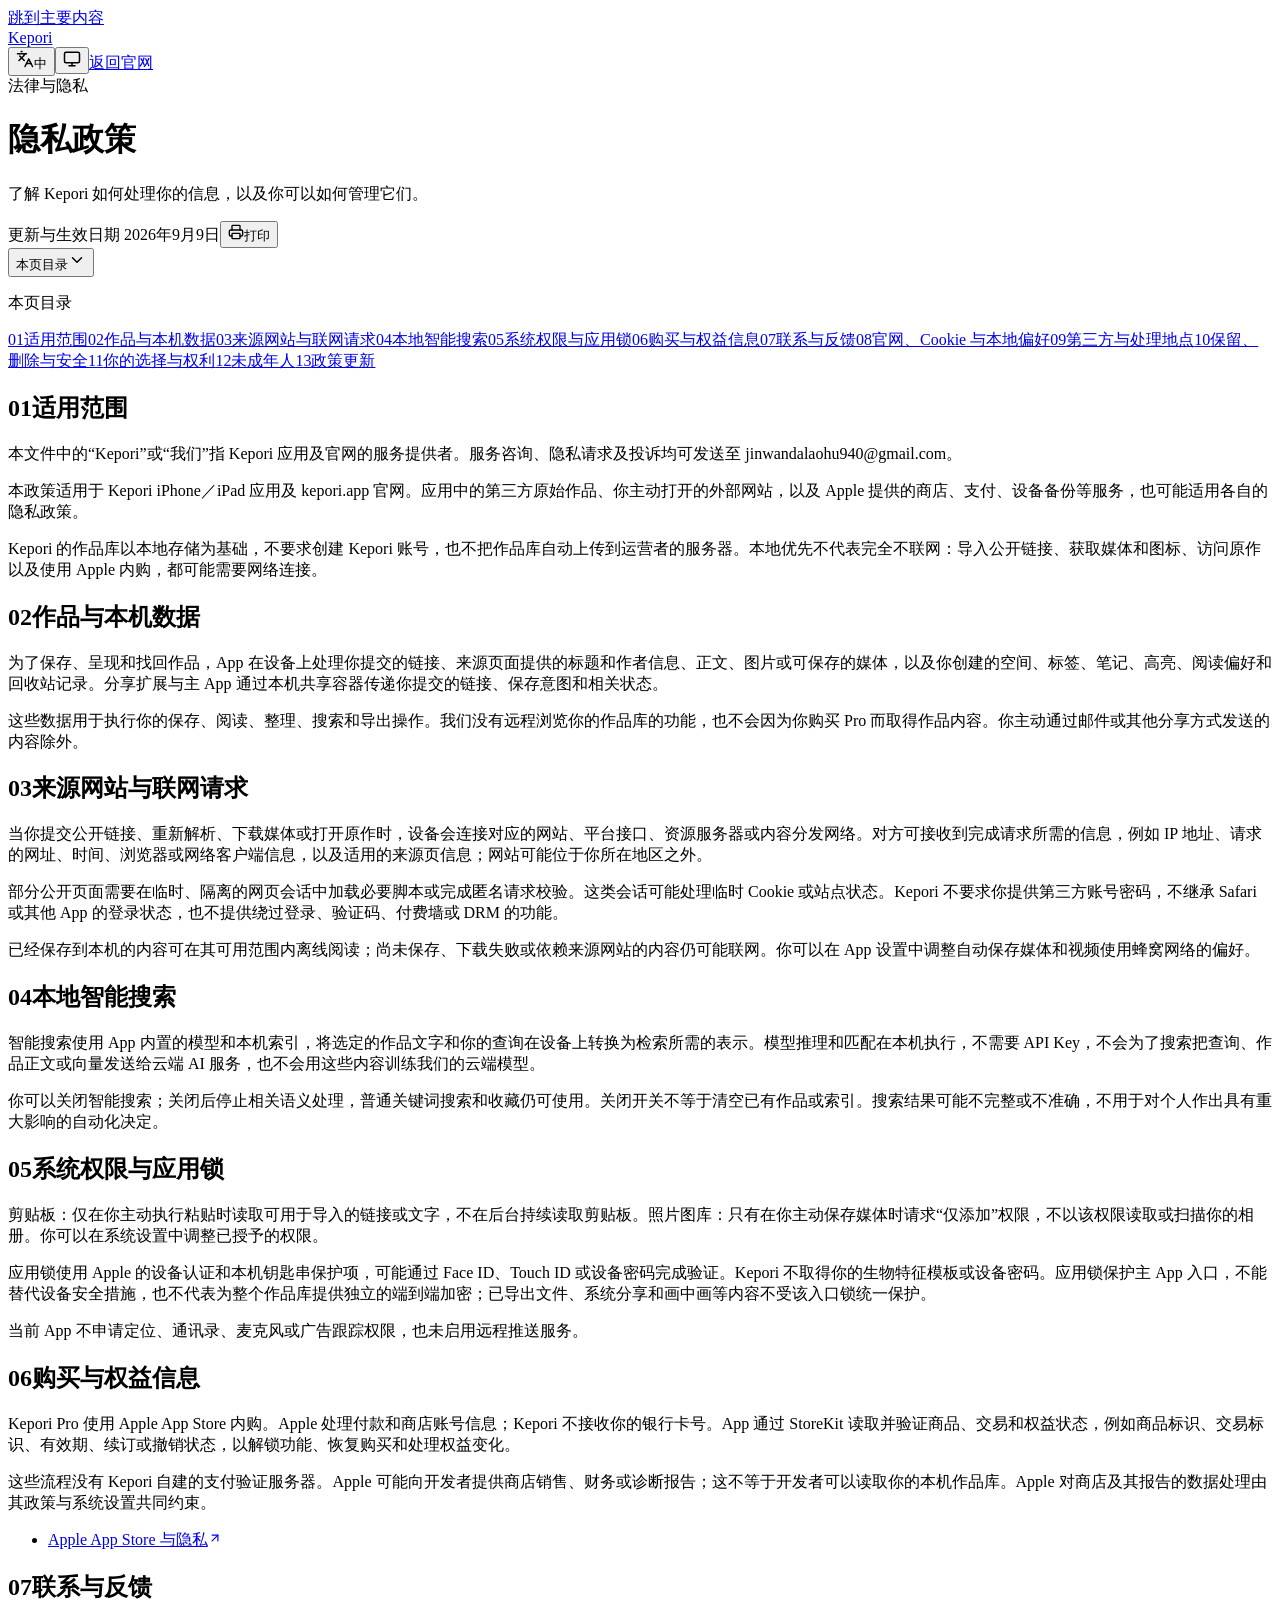
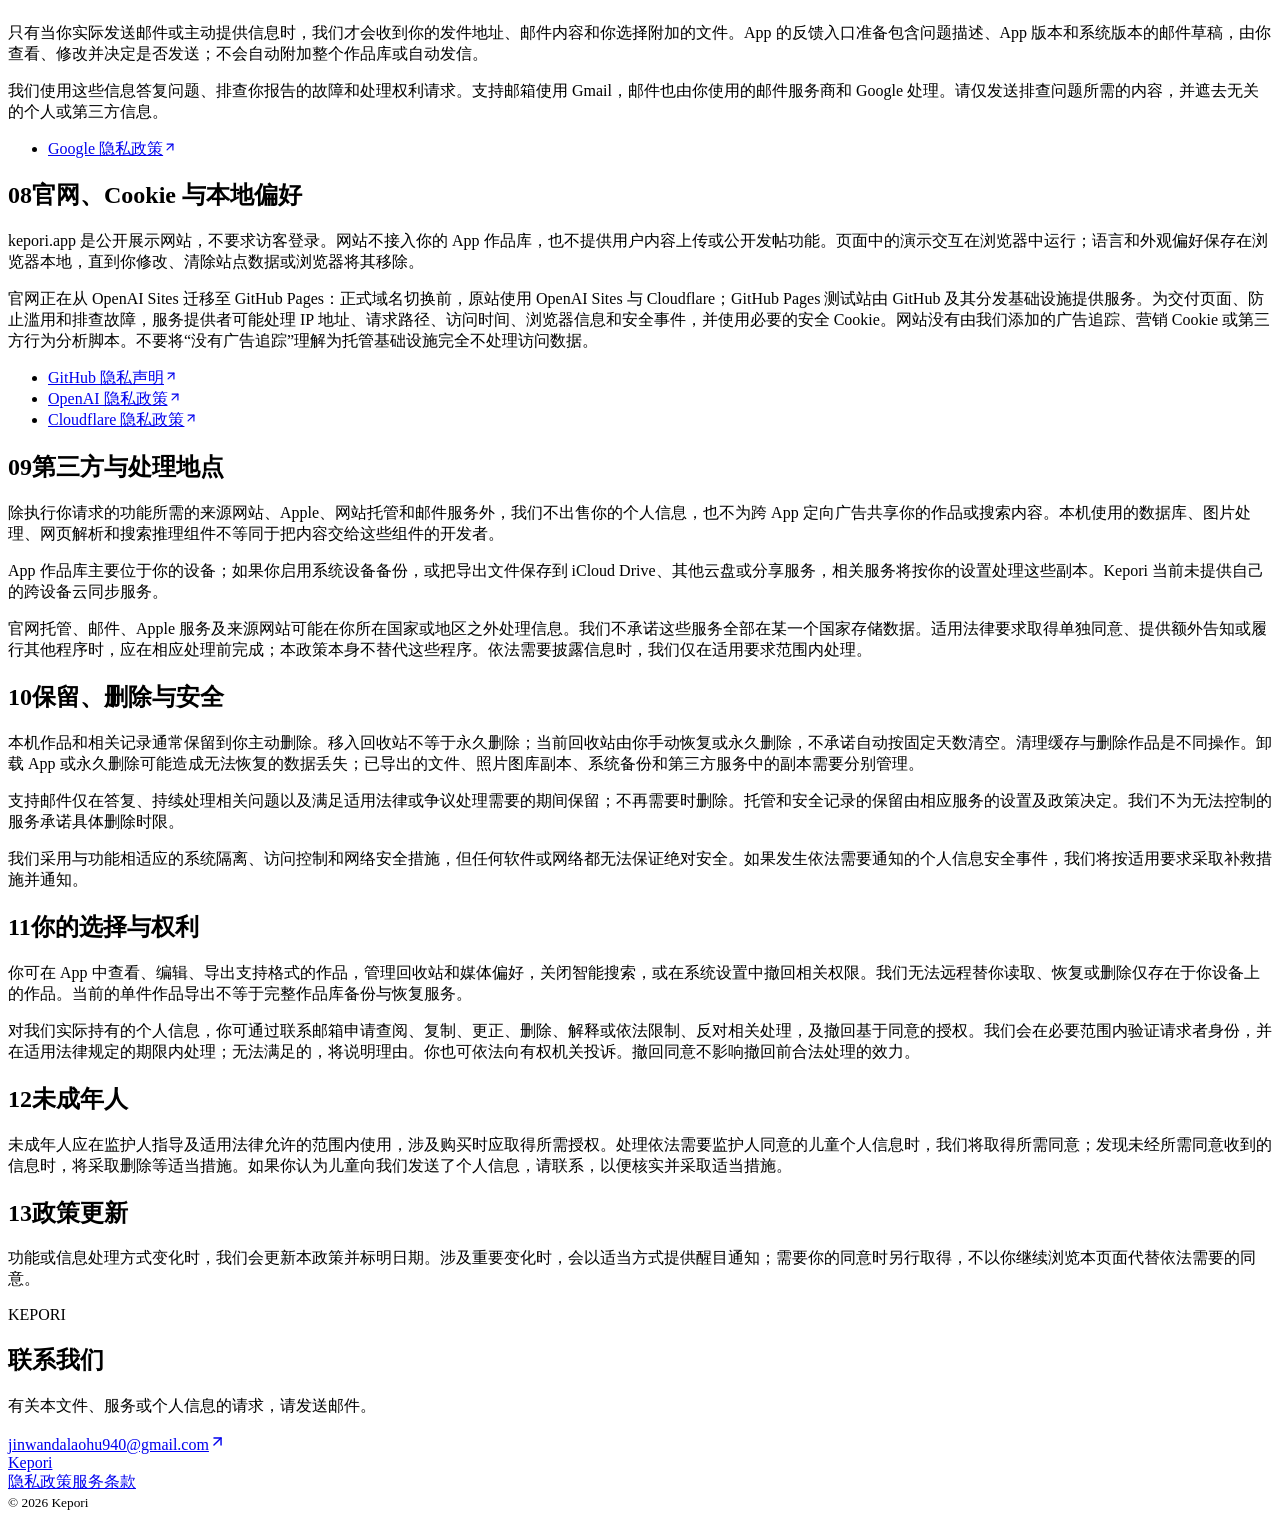
==== docs/privacy/index.html @ 7d48ec69 "Introduce Kepori and its public website" ====
<!DOCTYPE html><html lang="zh-CN"><head><meta charSet="utf-8"/><meta name="viewport" content="width=device-width, initial-scale=1"/><link rel="stylesheet" href="/_next/static/css/index.BLVQyKJV.css" data-rsc-css-href="/_next/static/css/index.BLVQyKJV.css" data-precedence="vite-rsc/importer-resources"/><link rel="modulepreload" fetchPriority="low" href="/_next/static/chunks/index-DUhGQWDo.js"/><script src="/_next/static/chunks/rolldown-runtime-C60lm6uB.js" type="module" async=""></script><script src="/_next/static/chunks/framework-D_rUT4EX.js" type="module" async=""></script><link rel="modulepreload" href="/_next/static/chunks/layout-segment-context-xT02Oa2n.js" crossorigin=""/><link rel="modulepreload" href="/_next/static/chunks/LegalPage-Dxhi9lX9.js" crossorigin=""/><link rel="modulepreload" href="/_next/static/chunks/site-config-ChNGxwTs.js" crossorigin=""/><title>隐私政策 · Privacy Policy · Kepori</title><meta name="description" content="Kepori 应用与官网的隐私政策。Privacy practices for the Kepori app and website."/><meta name="robots" content="noindex, nofollow"/><link rel="icon" href="/images/app-icon.png"/><link rel="apple-touch-icon" href="/images/app-icon.png"/><link rel="canonical" href="https://kepori.app/privacy"/><script>(function(){try{var p=localStorage.getItem('kepori-theme')||'system';var d=p==='dark'||(p==='system'&&matchMedia('(prefers-color-scheme: dark)').matches);document.documentElement.classList.toggle('dark',d);document.documentElement.style.colorScheme=d?'dark':'light';}catch(e){document.documentElement.classList.toggle('dark',matchMedia('(prefers-color-scheme: dark)').matches);}})();</script><script>Object.assign(((self[Symbol.for("vinext.navigationRuntime")]??={bootstrap:{routeManifest:null},functions:{}}).bootstrap.rsc??={rsc:[]}),{params:{},nav:{"pathname":"/privacy","searchParams":[]}})</script><link rel="modulepreload" href="/_next/static/chunks/index-DUhGQWDo.js" />
</head><body><div class="kepori-site legal-site locale-zh"><a class="skip-link" href="#legal-content">跳到主要内容</a><header class="site-header"><a href="/?lang=zh" class="wordmark" aria-label="Kepori">Kepori<span class="brand-dot"></span></a><div class="header-controls"><button type="button" tabindex="0" aria-haspopup="menu" id="base-ui-_R_1kt6i_" data-slot="dropdown-menu-trigger" aria-label="语言: 简体中文" class="icon-button language-control"><svg xmlns="http://www.w3.org/2000/svg" width="18" height="18" viewBox="0 0 24 24" fill="none" stroke="currentColor" stroke-width="2" stroke-linecap="round" stroke-linejoin="round" class="lucide lucide-languages" aria-hidden="true"><path d="m5 8 6 6"></path><path d="m4 14 6-6 2-3"></path><path d="M2 5h12"></path><path d="M7 2h1"></path><path d="m22 22-5-10-5 10"></path><path d="M14 18h6"></path></svg><span>中</span></button><button type="button" tabindex="0" aria-haspopup="menu" id="base-ui-_R_1ld6i_" data-slot="dropdown-menu-trigger" aria-label="外观: 跟随系统" class="icon-button"><svg xmlns="http://www.w3.org/2000/svg" width="18" height="18" viewBox="0 0 24 24" fill="none" stroke="currentColor" stroke-width="2" stroke-linecap="round" stroke-linejoin="round" class="lucide lucide-monitor" aria-hidden="true"><rect width="20" height="14" x="2" y="3" rx="2"></rect><line x1="8" x2="16" y1="21" y2="21"></line><line x1="12" x2="12" y1="17" y2="21"></line></svg></button><a class="button secondary small legal-home" href="/?lang=zh">返回官网</a></div></header><main class="legal-main" id="legal-content" tabindex="-1"><header class="legal-intro"><span class="eyebrow">法律与隐私</span><h1>隐私政策</h1><p>了解 Kepori 如何处理你的信息，以及你可以如何管理它们。</p><div class="legal-meta"><span>更新与生效日期<!-- --> <time dateTime="2026-09-09">2026年9月9日</time></span><button class="button subtle small legal-print"><svg xmlns="http://www.w3.org/2000/svg" width="16" height="16" viewBox="0 0 24 24" fill="none" stroke="currentColor" stroke-width="2" stroke-linecap="round" stroke-linejoin="round" class="lucide lucide-printer" aria-hidden="true"><path d="M6 18H4a2 2 0 0 1-2-2v-5a2 2 0 0 1 2-2h16a2 2 0 0 1 2 2v5a2 2 0 0 1-2 2h-2"></path><path d="M6 9V3a1 1 0 0 1 1-1h10a1 1 0 0 1 1 1v6"></path><rect x="6" y="14" width="12" height="8" rx="1"></rect></svg>打印</button></div></header><div class="legal-layout"><aside class="legal-sidebar"><button class="legal-toc-toggle" aria-expanded="false" aria-controls="legal-toc">本页目录<svg xmlns="http://www.w3.org/2000/svg" width="18" height="18" viewBox="0 0 24 24" fill="none" stroke="currentColor" stroke-width="2" stroke-linecap="round" stroke-linejoin="round" class="lucide lucide-chevron-down" aria-hidden="true"><path d="m6 9 6 6 6-6"></path></svg></button><nav class="legal-toc " id="legal-toc" aria-label="本页目录"><p class="legal-toc-title">本页目录</p><a href="#scope" aria-current="location"><span aria-hidden="true">01</span>适用范围</a><a href="#library"><span aria-hidden="true">02</span>作品与本机数据</a><a href="#network"><span aria-hidden="true">03</span>来源网站与联网请求</a><a href="#search"><span aria-hidden="true">04</span>本地智能搜索</a><a href="#permissions"><span aria-hidden="true">05</span>系统权限与应用锁</a><a href="#purchases"><span aria-hidden="true">06</span>购买与权益信息</a><a href="#support"><span aria-hidden="true">07</span>联系与反馈</a><a href="#website"><span aria-hidden="true">08</span>官网、Cookie 与本地偏好</a><a href="#sharing"><span aria-hidden="true">09</span>第三方与处理地点</a><a href="#retention"><span aria-hidden="true">10</span>保留、删除与安全</a><a href="#rights"><span aria-hidden="true">11</span>你的选择与权利</a><a href="#children"><span aria-hidden="true">12</span>未成年人</a><a href="#changes"><span aria-hidden="true">13</span>政策更新</a></nav></aside><article class="legal-article" aria-label="隐私政策"><section class="legal-section" id="scope" tabindex="-1"><h2><span class="legal-number" aria-hidden="true">01</span>适用范围</h2><p>本文件中的“Kepori”或“我们”指 Kepori 应用及官网的服务提供者。服务咨询、隐私请求及投诉均可发送至 jinwandalaohu940@gmail.com。</p><p>本政策适用于 Kepori iPhone／iPad 应用及 kepori.app 官网。应用中的第三方原始作品、你主动打开的外部网站，以及 Apple 提供的商店、支付、设备备份等服务，也可能适用各自的隐私政策。</p><p>Kepori 的作品库以本地存储为基础，不要求创建 Kepori 账号，也不把作品库自动上传到运营者的服务器。本地优先不代表完全不联网：导入公开链接、获取媒体和图标、访问原作以及使用 Apple 内购，都可能需要网络连接。</p></section><section class="legal-section" id="library" tabindex="-1"><h2><span class="legal-number" aria-hidden="true">02</span>作品与本机数据</h2><p>为了保存、呈现和找回作品，App 在设备上处理你提交的链接、来源页面提供的标题和作者信息、正文、图片或可保存的媒体，以及你创建的空间、标签、笔记、高亮、阅读偏好和回收站记录。分享扩展与主 App 通过本机共享容器传递你提交的链接、保存意图和相关状态。</p><p>这些数据用于执行你的保存、阅读、整理、搜索和导出操作。我们没有远程浏览你的作品库的功能，也不会因为你购买 Pro 而取得作品内容。你主动通过邮件或其他分享方式发送的内容除外。</p></section><section class="legal-section" id="network" tabindex="-1"><h2><span class="legal-number" aria-hidden="true">03</span>来源网站与联网请求</h2><p>当你提交公开链接、重新解析、下载媒体或打开原作时，设备会连接对应的网站、平台接口、资源服务器或内容分发网络。对方可接收到完成请求所需的信息，例如 IP 地址、请求的网址、时间、浏览器或网络客户端信息，以及适用的来源页信息；网站可能位于你所在地区之外。</p><p>部分公开页面需要在临时、隔离的网页会话中加载必要脚本或完成匿名请求校验。这类会话可能处理临时 Cookie 或站点状态。Kepori 不要求你提供第三方账号密码，不继承 Safari 或其他 App 的登录状态，也不提供绕过登录、验证码、付费墙或 DRM 的功能。</p><p>已经保存到本机的内容可在其可用范围内离线阅读；尚未保存、下载失败或依赖来源网站的内容仍可能联网。你可以在 App 设置中调整自动保存媒体和视频使用蜂窝网络的偏好。</p></section><section class="legal-section" id="search" tabindex="-1"><h2><span class="legal-number" aria-hidden="true">04</span>本地智能搜索</h2><p>智能搜索使用 App 内置的模型和本机索引，将选定的作品文字和你的查询在设备上转换为检索所需的表示。模型推理和匹配在本机执行，不需要 API Key，不会为了搜索把查询、作品正文或向量发送给云端 AI 服务，也不会用这些内容训练我们的云端模型。</p><p>你可以关闭智能搜索；关闭后停止相关语义处理，普通关键词搜索和收藏仍可使用。关闭开关不等于清空已有作品或索引。搜索结果可能不完整或不准确，不用于对个人作出具有重大影响的自动化决定。</p></section><section class="legal-section" id="permissions" tabindex="-1"><h2><span class="legal-number" aria-hidden="true">05</span>系统权限与应用锁</h2><p>剪贴板：仅在你主动执行粘贴时读取可用于导入的链接或文字，不在后台持续读取剪贴板。照片图库：只有在你主动保存媒体时请求“仅添加”权限，不以该权限读取或扫描你的相册。你可以在系统设置中调整已授予的权限。</p><p>应用锁使用 Apple 的设备认证和本机钥匙串保护项，可能通过 Face ID、Touch ID 或设备密码完成验证。Kepori 不取得你的生物特征模板或设备密码。应用锁保护主 App 入口，不能替代设备安全措施，也不代表为整个作品库提供独立的端到端加密；已导出文件、系统分享和画中画等内容不受该入口锁统一保护。</p><p>当前 App 不申请定位、通讯录、麦克风或广告跟踪权限，也未启用远程推送服务。</p></section><section class="legal-section" id="purchases" tabindex="-1"><h2><span class="legal-number" aria-hidden="true">06</span>购买与权益信息</h2><p>Kepori Pro 使用 Apple App Store 内购。Apple 处理付款和商店账号信息；Kepori 不接收你的银行卡号。App 通过 StoreKit 读取并验证商品、交易和权益状态，例如商品标识、交易标识、有效期、续订或撤销状态，以解锁功能、恢复购买和处理权益变化。</p><p>这些流程没有 Kepori 自建的支付验证服务器。Apple 可能向开发者提供商店销售、财务或诊断报告；这不等于开发者可以读取你的本机作品库。Apple 对商店及其报告的数据处理由其政策与系统设置共同约束。</p><ul class="legal-references"><li><a href="https://www.apple.com/legal/privacy/data/en/app-store/">Apple App Store 与隐私<svg xmlns="http://www.w3.org/2000/svg" width="14" height="14" viewBox="0 0 24 24" fill="none" stroke="currentColor" stroke-width="2" stroke-linecap="round" stroke-linejoin="round" class="lucide lucide-arrow-up-right" aria-hidden="true"><path d="M7 7h10v10"></path><path d="M7 17 17 7"></path></svg></a></li></ul></section><section class="legal-section" id="support" tabindex="-1"><h2><span class="legal-number" aria-hidden="true">07</span>联系与反馈</h2><p>只有当你实际发送邮件或主动提供信息时，我们才会收到你的发件地址、邮件内容和你选择附加的文件。App 的反馈入口准备包含问题描述、App 版本和系统版本的邮件草稿，由你查看、修改并决定是否发送；不会自动附加整个作品库或自动发信。</p><p>我们使用这些信息答复问题、排查你报告的故障和处理权利请求。支持邮箱使用 Gmail，邮件也由你使用的邮件服务商和 Google 处理。请仅发送排查问题所需的内容，并遮去无关的个人或第三方信息。</p><ul class="legal-references"><li><a href="https://policies.google.com/privacy">Google 隐私政策<svg xmlns="http://www.w3.org/2000/svg" width="14" height="14" viewBox="0 0 24 24" fill="none" stroke="currentColor" stroke-width="2" stroke-linecap="round" stroke-linejoin="round" class="lucide lucide-arrow-up-right" aria-hidden="true"><path d="M7 7h10v10"></path><path d="M7 17 17 7"></path></svg></a></li></ul></section><section class="legal-section" id="website" tabindex="-1"><h2><span class="legal-number" aria-hidden="true">08</span>官网、Cookie 与本地偏好</h2><p>kepori.app 是公开展示网站，不要求访客登录。网站不接入你的 App 作品库，也不提供用户内容上传或公开发帖功能。页面中的演示交互在浏览器中运行；语言和外观偏好保存在浏览器本地，直到你修改、清除站点数据或浏览器将其移除。</p><p>官网正在从 OpenAI Sites 迁移至 GitHub Pages：正式域名切换前，原站使用 OpenAI Sites 与 Cloudflare；GitHub Pages 测试站由 GitHub 及其分发基础设施提供服务。为交付页面、防止滥用和排查故障，服务提供者可能处理 IP 地址、请求路径、访问时间、浏览器信息和安全事件，并使用必要的安全 Cookie。网站没有由我们添加的广告追踪、营销 Cookie 或第三方行为分析脚本。不要将“没有广告追踪”理解为托管基础设施完全不处理访问数据。</p><ul class="legal-references"><li><a href="https://docs.github.com/en/site-policy/privacy-policies/github-general-privacy-statement">GitHub 隐私声明<svg xmlns="http://www.w3.org/2000/svg" width="14" height="14" viewBox="0 0 24 24" fill="none" stroke="currentColor" stroke-width="2" stroke-linecap="round" stroke-linejoin="round" class="lucide lucide-arrow-up-right" aria-hidden="true"><path d="M7 7h10v10"></path><path d="M7 17 17 7"></path></svg></a></li><li><a href="https://openai.com/policies/privacy-policy/">OpenAI 隐私政策<svg xmlns="http://www.w3.org/2000/svg" width="14" height="14" viewBox="0 0 24 24" fill="none" stroke="currentColor" stroke-width="2" stroke-linecap="round" stroke-linejoin="round" class="lucide lucide-arrow-up-right" aria-hidden="true"><path d="M7 7h10v10"></path><path d="M7 17 17 7"></path></svg></a></li><li><a href="https://www.cloudflare.com/policies/privacy/">Cloudflare 隐私政策<svg xmlns="http://www.w3.org/2000/svg" width="14" height="14" viewBox="0 0 24 24" fill="none" stroke="currentColor" stroke-width="2" stroke-linecap="round" stroke-linejoin="round" class="lucide lucide-arrow-up-right" aria-hidden="true"><path d="M7 7h10v10"></path><path d="M7 17 17 7"></path></svg></a></li></ul></section><section class="legal-section" id="sharing" tabindex="-1"><h2><span class="legal-number" aria-hidden="true">09</span>第三方与处理地点</h2><p>除执行你请求的功能所需的来源网站、Apple、网站托管和邮件服务外，我们不出售你的个人信息，也不为跨 App 定向广告共享你的作品或搜索内容。本机使用的数据库、图片处理、网页解析和搜索推理组件不等同于把内容交给这些组件的开发者。</p><p>App 作品库主要位于你的设备；如果你启用系统设备备份，或把导出文件保存到 iCloud Drive、其他云盘或分享服务，相关服务将按你的设置处理这些副本。Kepori 当前未提供自己的跨设备云同步服务。</p><p>官网托管、邮件、Apple 服务及来源网站可能在你所在国家或地区之外处理信息。我们不承诺这些服务全部在某一个国家存储数据。适用法律要求取得单独同意、提供额外告知或履行其他程序时，应在相应处理前完成；本政策本身不替代这些程序。依法需要披露信息时，我们仅在适用要求范围内处理。</p></section><section class="legal-section" id="retention" tabindex="-1"><h2><span class="legal-number" aria-hidden="true">10</span>保留、删除与安全</h2><p>本机作品和相关记录通常保留到你主动删除。移入回收站不等于永久删除；当前回收站由你手动恢复或永久删除，不承诺自动按固定天数清空。清理缓存与删除作品是不同操作。卸载 App 或永久删除可能造成无法恢复的数据丢失；已导出的文件、照片图库副本、系统备份和第三方服务中的副本需要分别管理。</p><p>支持邮件仅在答复、持续处理相关问题以及满足适用法律或争议处理需要的期间保留；不再需要时删除。托管和安全记录的保留由相应服务的设置及政策决定。我们不为无法控制的服务承诺具体删除时限。</p><p>我们采用与功能相适应的系统隔离、访问控制和网络安全措施，但任何软件或网络都无法保证绝对安全。如果发生依法需要通知的个人信息安全事件，我们将按适用要求采取补救措施并通知。</p></section><section class="legal-section" id="rights" tabindex="-1"><h2><span class="legal-number" aria-hidden="true">11</span>你的选择与权利</h2><p>你可在 App 中查看、编辑、导出支持格式的作品，管理回收站和媒体偏好，关闭智能搜索，或在系统设置中撤回相关权限。我们无法远程替你读取、恢复或删除仅存在于你设备上的作品。当前的单件作品导出不等于完整作品库备份与恢复服务。</p><p>对我们实际持有的个人信息，你可通过联系邮箱申请查阅、复制、更正、删除、解释或依法限制、反对相关处理，及撤回基于同意的授权。我们会在必要范围内验证请求者身份，并在适用法律规定的期限内处理；无法满足的，将说明理由。你也可依法向有权机关投诉。撤回同意不影响撤回前合法处理的效力。</p></section><section class="legal-section" id="children" tabindex="-1"><h2><span class="legal-number" aria-hidden="true">12</span>未成年人</h2><p>未成年人应在监护人指导及适用法律允许的范围内使用，涉及购买时应取得所需授权。处理依法需要监护人同意的儿童个人信息时，我们将取得所需同意；发现未经所需同意收到的信息时，将采取删除等适当措施。如果你认为儿童向我们发送了个人信息，请联系，以便核实并采取适当措施。</p></section><section class="legal-section" id="changes" tabindex="-1"><h2><span class="legal-number" aria-hidden="true">13</span>政策更新</h2><p>功能或信息处理方式变化时，我们会更新本政策并标明日期。涉及重要变化时，会以适当方式提供醒目通知；需要你的同意时另行取得，不以你继续浏览本页面代替依法需要的同意。</p></section><section class="legal-contact" aria-labelledby="legal-contact-title"><span class="eyebrow">KEPORI</span><h2 id="legal-contact-title">联系我们</h2><p>有关本文件、服务或个人信息的请求，请发送邮件。</p><a href="mailto:jinwandalaohu940@gmail.com" class="legal-email">jinwandalaohu940@gmail.com<svg xmlns="http://www.w3.org/2000/svg" width="17" height="17" viewBox="0 0 24 24" fill="none" stroke="currentColor" stroke-width="2" stroke-linecap="round" stroke-linejoin="round" class="lucide lucide-arrow-up-right" aria-hidden="true"><path d="M7 7h10v10"></path><path d="M7 17 17 7"></path></svg></a></section></article></div></main><footer class="legal-footer"><a href="/?lang=zh" class="wordmark">Kepori<span class="brand-dot"></span></a><nav aria-label="法律文件"><a href="/privacy?lang=zh" aria-current="page">隐私政策</a><a href="/terms?lang=zh">服务条款</a></nav><small>© <!-- -->2026<!-- --> Kepori</small></footer></div><script type="module" src="/_next/static/chunks/index-DUhGQWDo.js" id="_R_" async=""></script><script>((self[Symbol.for("vinext.navigationRuntime")]??={bootstrap:{routeManifest:null},functions:{}}).bootstrap.rsc??={rsc:[]}).rsc.push("0:{\"page:/privacy\":\"$L1\",\"layout:/\":\"$L2\",\"route:/privacy\":\"$L3\",\"__route\":\"route:/privacy\",\"__interceptionContext\":null,\"__layoutIds\":[\"layout:/\"],\"__rootLayout\":\"/\",\"__bfcacheSegmentIdentities\":{\"layout:/\":\"[\\\"layout\\\",\\\"layout:/\\\",\\\"root-boundary:/\\\",\\\"\\\"]\",\"page:/privacy\":\"[\\\"page\\\",\\\"page:/privacy\\\",\\\"root-boundary:/\\\",\\\"[\\\\\\\"privacy\\\\\\\"]\\\"]\"},\"__srcPage\":[\"privacy\",\"page\"],\"__layoutFlags\":{\"layout:/\":\"s\"},\"__artifactCompatibility\":{\"schemaVersion\":1,\"graphVersion\":\"app-route-graph:cafd66b895952518\",\"deploymentVersion\":\"97115a52-206c-49ab-be12-9bbafa46662c\",\"appElementsSchemaVersion\":1,\"rscPayloadSchemaVersion\":1,\"rootBoundaryId\":\"/\",\"renderEpoch\":null}}\n")</script><script>((self[Symbol.for("vinext.navigationRuntime")]??={bootstrap:{routeManifest:null},functions:{}}).bootstrap.rsc??={rsc:[]}).rsc.push("4:I[\"8c0f216c4604\",[],\"Children\",1]\n")</script><script>((self[Symbol.for("vinext.navigationRuntime")]??={bootstrap:{routeManifest:null},functions:{}}).bootstrap.rsc??={rsc:[]}).rsc.push("5:I[\"593f344dc510\",[],\"GlobalErrorBoundary\",1]\n")</script><script>((self[Symbol.for("vinext.navigationRuntime")]??={bootstrap:{routeManifest:null},functions:{}}).bootstrap.rsc??={rsc:[]}).rsc.push("6:I[\"0b874ad30386\",[],\"default\",1]\n")</script><script>((self[Symbol.for("vinext.navigationRuntime")]??={bootstrap:{routeManifest:null},functions:{}}).bootstrap.rsc??={rsc:[]}).rsc.push("7:I[\"593f344dc510\",[],\"ErrorBoundary\",1]\n")</script><script>((self[Symbol.for("vinext.navigationRuntime")]??={bootstrap:{routeManifest:null},functions:{}}).bootstrap.rsc??={rsc:[]}).rsc.push("8:I[\"15c18cfaeeff\",[],\"LayoutSegmentProvider\",1]\n")</script><script>((self[Symbol.for("vinext.navigationRuntime")]??={bootstrap:{routeManifest:null},functions:{}}).bootstrap.rsc??={rsc:[]}).rsc.push("9:I[\"8c0f216c4604\",[],\"Slot\",1]\n")</script><script>((self[Symbol.for("vinext.navigationRuntime")]??={bootstrap:{routeManifest:null},functions:{}}).bootstrap.rsc??={rsc:[]}).rsc.push("a:I[\"593f344dc510\",[],\"NotFoundBoundary\",1]\n")</script><script>((self[Symbol.for("vinext.navigationRuntime")]??={bootstrap:{routeManifest:null},functions:{}}).bootstrap.rsc??={rsc:[]}).rsc.push("b:I[\"9276801271d6\",[],\"AppRouterScrollTarget\",1]\n")</script><script>((self[Symbol.for("vinext.navigationRuntime")]??={bootstrap:{routeManifest:null},functions:{}}).bootstrap.rsc??={rsc:[]}).rsc.push("c:I[\"593f344dc510\",[],\"RedirectBoundary\",1]\n")</script><script>((self[Symbol.for("vinext.navigationRuntime")]??={bootstrap:{routeManifest:null},functions:{}}).bootstrap.rsc??={rsc:[]}).rsc.push(":HL[\"/_next/static/css/index.BLVQyKJV.css\",\"style\"     ]\n")</script><script>((self[Symbol.for("vinext.navigationRuntime")]??={bootstrap:{routeManifest:null},functions:{}}).bootstrap.rsc??={rsc:[]}).rsc.push("2:[[[\"$\",\"link\",\"css:/_next/static/css/index.BLVQyKJV.css\",{\"rel\":\"stylesheet\",\"precedence\":\"vite-rsc/importer-resources\",\"href\":\"/_next/static/css/index.BLVQyKJV.css\",\"data-rsc-css-href\":\"/_next/static/css/index.BLVQyKJV.css\"}],\"$undefined\"],[\"$\",\"html\",null,{\"lang\":\"zh-CN\",\"suppressHydrationWarning\":true,\"children\":[[\"$\",\"head\",null,{\"children\":[\"$\",\"script\",null,{\"dangerouslySetInnerHTML\":{\"__html\":\"(function(){try{var p=localStorage.getItem('kepori-theme')||'system';var d=p==='dark'||(p==='system'\u0026\u0026matchMedia('(prefers-color-scheme: dark)').matches);document.documentElement.classList.toggle('dark',d);document.documentElement.style.colorScheme=d?'dark':'light';}catch(e){document.documentElement.classList.toggle('dark',matchMedia('(prefers-color-scheme: dark)').matches);}})();\"}}]}],[\"$\",\"body\",null,{\"children\":[\"$\",\"$L4\",null,{}]}]]}]]\n")</script><script>((self[Symbol.for("vinext.navigationRuntime")]??={bootstrap:{routeManifest:null},functions:{}}).bootstrap.rsc??={rsc:[]}).rsc.push("3:[[[\"$\",\"meta\",null,{\"charSet\":\"utf-8\"}],[[\"$\",\"title\",\"0\",{\"children\":\"隐私政策 · Privacy Policy · Kepori\"}],[\"$\",\"meta\",\"1\",{\"name\":\"description\",\"content\":\"Kepori 应用与官网的隐私政策。Privacy practices for the Kepori app and website.\"}],[\"$\",\"meta\",\"2\",{\"name\":\"robots\",\"content\":\"noindex, nofollow\"}],[\"$\",\"link\",\"3\",{\"data-vinext-streamed-icon\":\"$undefined\",\"rel\":\"icon\",\"href\":\"/images/app-icon.png\",\"type\":\"$undefined\",\"sizes\":\"$undefined\",\"color\":\"$undefined\",\"media\":\"$undefined\",\"fetchPriority\":\"$undefined\"}],[\"$\",\"link\",\"4\",{\"data-vinext-streamed-icon\":\"$undefined\",\"rel\":\"apple-touch-icon\",\"href\":\"/images/app-icon.png\",\"type\":\"$undefined\",\"sizes\":\"$undefined\",\"color\":\"$undefined\",\"media\":\"$undefined\",\"fetchPriority\":\"$undefined\"}],[\"$\",\"link\",\"5\",{\"rel\":\"canonical\",\"href\":\"https://kepori.app/privacy\"}]],[[\"$\",\"meta\",\"0\",{\"name\":\"viewport\",\"content\":\"width=device-width, initial-scale=1\"}]]],[\"$\",\"$L5\",null,{\"fallback\":\"$6\",\"children\":[\"$\",\"$L7\",null,{\"fallback\":\"$6\",\"children\":[\"$\",\"$L8\",null,{\"providerId\":\"layout:/\",\"segmentMap\":{\"children\":[\"privacy\"]},\"children\":[\"$\",\"$L9\",null,{\"id\":\"layout:/\",\"parallelSlots\":\"$undefined\",\"children\":[\"$\",\"$La\",null,{\"resetKey\":\"privacy\",\"fallback\":[[\"$\",\"title\",null,{\"children\":\"404: This page could not be found.\"}],[\"$\",\"div\",null,{\"style\":{\"fontFamily\":\"system-ui,\\\"Segoe UI\\\",Roboto,Helvetica,Arial,sans-serif,\\\"Apple Color Emoji\\\",\\\"Segoe UI Emoji\\\"\",\"height\":\"100vh\",\"textAlign\":\"center\",\"display\":\"flex\",\"flexDirection\":\"column\",\"alignItems\":\"center\",\"justifyContent\":\"center\"},\"children\":[\"$\",\"div\",null,{\"children\":[[\"$\",\"style\",null,{\"dangerouslySetInnerHTML\":{\"__html\":\"body{color:#000;background:#fff;margin:0}.next-error-h1{border-right:1px solid rgba(0,0,0,.3)}@media (prefers-color-scheme:dark){body{color:#fff;background:#000}.next-error-h1{border-right:1px solid rgba(255,255,255,.3)}}\"}}],[\"$\",\"h1\",null,{\"className\":\"next-error-h1\",\"style\":{\"display\":\"inline-block\",\"margin\":\"0 20px 0 0\",\"padding\":\"0 23px 0 0\",\"fontSize\":24,\"fontWeight\":500,\"verticalAlign\":\"top\",\"lineHeight\":\"49px\"},\"children\":404}],[\"$\",\"div\",null,{\"style\":{\"display\":\"inline-block\"},\"children\":[\"$\",\"h2\",null,{\"style\":{\"fontSize\":14,\"fontWeight\":400,\"lineHeight\":\"49px\",\"margin\":0},\"children\":\"This page could not be found.\"}]}]]}]}]],\"children\":[\"$\",\"$Lb\",null,{\"children\":[\"$\",\"$Lc\",null,{\"children\":[[\"$\",\"$L8\",null,{\"providerId\":\"page:/privacy\",\"segmentMap\":{\"children\":[\"__PAGE__\"]},\"children\":[\"$\",\"$L9\",null,{\"id\":\"page:/privacy\"}]}],null]}]}]}]}]}]}]}],null,null]\n")</script><script>((self[Symbol.for("vinext.navigationRuntime")]??={bootstrap:{routeManifest:null},functions:{}}).bootstrap.rsc??={rsc:[]}).rsc.push("d:I[\"3d6c75fb81f9\",[],\"LegalPage\",1]\n")</script><script>((self[Symbol.for("vinext.navigationRuntime")]??={bootstrap:{routeManifest:null},functions:{}}).bootstrap.rsc??={rsc:[]}).rsc.push("1:[\"$\",\"$Ld\",null,{\"document\":{\"kind\":\"privacy\",\"title\":{\"zh\":\"隐私政策\",\"en\":\"Privacy Policy\"},\"description\":{\"zh\":\"了解 Kepori 如何处理你的信息，以及你可以如何管理它们。\",\"en\":\"How Kepori handles your information and the choices you have.\"},\"sections\":[{\"id\":\"scope\",\"title\":{\"zh\":\"适用范围\",\"en\":\"Scope\"},\"paragraphs\":[{\"zh\":\"本文件中的“Kepori”或“我们”指 Kepori 应用及官网的服务提供者。服务咨询、隐私请求及投诉均可发送至 jinwandalaohu940@gmail.com。\",\"en\":\"In this document, “Kepori”, “we” and “us” refer to the provider of the Kepori app and website. For service enquiries, privacy requests or complaints, email jinwandalaohu940@gmail.com.\"},{\"zh\":\"本政策适用于 Kepori iPhone／iPad 应用及 kepori.app 官网。应用中的第三方原始作品、你主动打开的外部网站，以及 Apple 提供的商店、支付、设备备份等服务，也可能适用各自的隐私政策。\",\"en\":\"This policy covers the Kepori iPhone and iPad app and kepori.app. Original third-party content, external websites you choose to open, and Apple services such as the App Store, payments and device backups may also be subject to their own privacy policies.\"},{\"zh\":\"Kepori 的作品库以本地存储为基础，不要求创建 Kepori 账号，也不把作品库自动上传到运营者的服务器。本地优先不代表完全不联网：导入公开链接、获取媒体和图标、访问原作以及使用 Apple 内购，都可能需要网络连接。\",\"en\":\"Kepori stores its library locally, does not require a Kepori account, and does not automatically upload your library to the operator’s servers. Local storage does not mean the app never connects to the internet: importing public links, fetching media and icons, opening originals and using Apple in-app purchases may require a connection.\"}]},{\"id\":\"library\",\"title\":{\"zh\":\"作品与本机数据\",\"en\":\"Your library and local data\"},\"paragraphs\":[{\"zh\":\"为了保存、呈现和找回作品，App 在设备上处理你提交的链接、来源页面提供的标题和作者信息、正文、图片或可保存的媒体，以及你创建的空间、标签、笔记、高亮、阅读偏好和回收站记录。分享扩展与主 App 通过本机共享容器传递你提交的链接、保存意图和相关状态。\",\"en\":\"To save, display and retrieve content, the app processes submitted links, source titles and author information, text, images or savable media, and your spaces, tags, notes, highlights, reading preferences and trash records on your device. The share extension passes your submitted links, save requests and related state to the main app through a shared container on the device.\"},{\"zh\":\"这些数据用于执行你的保存、阅读、整理、搜索和导出操作。我们没有远程浏览你的作品库的功能，也不会因为你购买 Pro 而取得作品内容。你主动通过邮件或其他分享方式发送的内容除外。\",\"en\":\"This data supports your saving, reading, organization, search and export actions. We do not have a feature for remotely browsing your library, and buying Pro does not give us access to your content. Content you deliberately send by email or another sharing method is handled separately.\"}]},{\"id\":\"network\",\"title\":{\"zh\":\"来源网站与联网请求\",\"en\":\"Source websites and network requests\"},\"paragraphs\":[{\"zh\":\"当你提交公开链接、重新解析、下载媒体或打开原作时，设备会连接对应的网站、平台接口、资源服务器或内容分发网络。对方可接收到完成请求所需的信息，例如 IP 地址、请求的网址、时间、浏览器或网络客户端信息，以及适用的来源页信息；网站可能位于你所在地区之外。\",\"en\":\"When you submit a public link, reprocess it, download media or open the original, your device connects to the relevant website, platform endpoint, resource server or content delivery network. The recipient can receive information needed for the request, such as your IP address, requested URL, time, browser or network-client information and, where applicable, referring-page information. These services may operate outside your region.\"},{\"zh\":\"部分公开页面需要在临时、隔离的网页会话中加载必要脚本或完成匿名请求校验。这类会话可能处理临时 Cookie 或站点状态。Kepori 不要求你提供第三方账号密码，不继承 Safari 或其他 App 的登录状态，也不提供绕过登录、验证码、付费墙或 DRM 的功能。\",\"en\":\"Some public pages require essential scripts or anonymous request checks in a temporary, isolated web session. Such sessions may process temporary cookies or site state. Kepori does not ask for third-party account passwords, inherit login sessions from Safari or other apps, or provide a way around logins, CAPTCHAs, paywalls or DRM.\"},{\"zh\":\"已经保存到本机的内容可在其可用范围内离线阅读；尚未保存、下载失败或依赖来源网站的内容仍可能联网。你可以在 App 设置中调整自动保存媒体和视频使用蜂窝网络的偏好。\",\"en\":\"Locally saved content can be read offline to the extent it is available. Unsaved content, failed downloads or content that depends on its source may still need a connection. App settings let you control automatic media saving and cellular-network use for videos.\"}]},{\"id\":\"search\",\"title\":{\"zh\":\"本地智能搜索\",\"en\":\"On-device intelligent search\"},\"paragraphs\":[{\"zh\":\"智能搜索使用 App 内置的模型和本机索引，将选定的作品文字和你的查询在设备上转换为检索所需的表示。模型推理和匹配在本机执行，不需要 API Key，不会为了搜索把查询、作品正文或向量发送给云端 AI 服务，也不会用这些内容训练我们的云端模型。\",\"en\":\"Intelligent search uses a model included with the app and a local index to represent selected content text and your queries for retrieval. Inference and matching run on your device without an API key. Search does not send queries, library text or vectors to a cloud AI service, and we do not use them to train our cloud models.\"},{\"zh\":\"你可以关闭智能搜索；关闭后停止相关语义处理，普通关键词搜索和收藏仍可使用。关闭开关不等于清空已有作品或索引。搜索结果可能不完整或不准确，不用于对个人作出具有重大影响的自动化决定。\",\"en\":\"You can turn intelligent search off. This stops semantic processing while ordinary keyword search and your library remain available. Turning it off does not erase existing content or indexes. Results may be incomplete or inaccurate and are not used to make consequential automated decisions about individuals.\"}]},{\"id\":\"permissions\",\"title\":{\"zh\":\"系统权限与应用锁\",\"en\":\"System permissions and app lock\"},\"paragraphs\":[{\"zh\":\"剪贴板：仅在你主动执行粘贴时读取可用于导入的链接或文字，不在后台持续读取剪贴板。照片图库：只有在你主动保存媒体时请求“仅添加”权限，不以该权限读取或扫描你的相册。你可以在系统设置中调整已授予的权限。\",\"en\":\"Clipboard: the app reads a link or text for import only when you explicitly paste; it does not continuously read your clipboard in the background. Photos: it requests add-only access when you choose to save media, and does not use this permission to read or scan your photo library. You can manage granted permissions in system settings.\"},{\"zh\":\"应用锁使用 Apple 的设备认证和本机钥匙串保护项，可能通过 Face ID、Touch ID 或设备密码完成验证。Kepori 不取得你的生物特征模板或设备密码。应用锁保护主 App 入口，不能替代设备安全措施，也不代表为整个作品库提供独立的端到端加密；已导出文件、系统分享和画中画等内容不受该入口锁统一保护。\",\"en\":\"App lock uses Apple device authentication and a protected local Keychain item, with Face ID, Touch ID or the device passcode where available. Kepori does not receive biometric templates or your passcode. The lock protects entry to the main app; it does not replace device security or provide separate end-to-end encryption of the entire library. Exported files, system sharing and picture-in-picture content are not uniformly protected by this entry lock.\"},{\"zh\":\"当前 App 不申请定位、通讯录、麦克风或广告跟踪权限，也未启用远程推送服务。\",\"en\":\"The current app does not request location, contacts, microphone or advertising-tracking permissions and does not enable a remote push-notification service.\"}]},{\"id\":\"purchases\",\"title\":{\"zh\":\"购买与权益信息\",\"en\":\"Purchases and entitlements\"},\"paragraphs\":[{\"zh\":\"Kepori Pro 使用 Apple App Store 内购。Apple 处理付款和商店账号信息；Kepori 不接收你的银行卡号。App 通过 StoreKit 读取并验证商品、交易和权益状态，例如商品标识、交易标识、有效期、续订或撤销状态，以解锁功能、恢复购买和处理权益变化。\",\"en\":\"Kepori Pro uses Apple App Store in-app purchases. Apple processes payments and store-account information; Kepori does not receive your card number. Through StoreKit, the app reads and verifies product, transaction and entitlement information, such as product and transaction identifiers, expiration, renewal or revocation status, to unlock features, restore purchases and handle entitlement changes.\"},{\"zh\":\"这些流程没有 Kepori 自建的支付验证服务器。Apple 可能向开发者提供商店销售、财务或诊断报告；这不等于开发者可以读取你的本机作品库。Apple 对商店及其报告的数据处理由其政策与系统设置共同约束。\",\"en\":\"These flows do not use a Kepori-operated payment-verification server. Apple may provide the developer with store sales, financial or diagnostic reports; this does not give the developer access to your local library. Apple’s policies and applicable system settings govern its store and reporting practices.\"}],\"links\":[{\"label\":{\"zh\":\"Apple App Store 与隐私\",\"en\":\"Apple App Store \u0026 Privacy\"},\"href\":\"https://www.apple.com/legal/privacy/data/en/app-store/\"}]},{\"id\":\"support\",\"title\":{\"zh\":\"联系与反馈\",\"en\":\"Contact and support\"},\"paragraphs\":[{\"zh\":\"只有当你实际发送邮件或主动提供信息时，我们才会收到你的发件地址、邮件内容和你选择附加的文件。App 的反馈入口准备包含问题描述、App 版本和系统版本的邮件草稿，由你查看、修改并决定是否发送；不会自动附加整个作品库或自动发信。\",\"en\":\"We receive your sender address, message and any files you choose to attach only when you actually send an email or otherwise provide information. The app’s feedback action prepares a draft with a problem description, app version and system version for you to review, edit and send. It does not automatically attach your library or send the message.\"},{\"zh\":\"我们使用这些信息答复问题、排查你报告的故障和处理权利请求。支持邮箱使用 Gmail，邮件也由你使用的邮件服务商和 Google 处理。请仅发送排查问题所需的内容，并遮去无关的个人或第三方信息。\",\"en\":\"We use this information to reply, investigate reported issues and handle rights requests. The support mailbox uses Gmail, so email is also processed by your email provider and Google. Please send only what is needed and remove unrelated personal or third-party information.\"}],\"links\":[{\"label\":{\"zh\":\"Google 隐私政策\",\"en\":\"Google Privacy Policy\"},\"href\":\"https://policies.google.com/privacy\"}]},{\"id\":\"website\",\"title\":{\"zh\":\"官网、Cookie 与本地偏好\",\"en\":\"Website, cookies and preferences\"},\"paragraphs\":[{\"zh\":\"kepori.app 是公开展示网站，不要求访客登录。网站不接入你的 App 作品库，也不提供用户内容上传或公开发帖功能。页面中的演示交互在浏览器中运行；语言和外观偏好保存在浏览器本地，直到你修改、清除站点数据或浏览器将其移除。\",\"en\":\"kepori.app is a public informational website without a visitor login requirement. It does not connect to your app library and has no user-content upload or public-posting feature. Demonstrations run in your browser. Language and appearance preferences are stored locally until you change them, clear site data or the browser removes them.\"},{\"zh\":\"官网正在从 OpenAI Sites 迁移至 GitHub Pages：正式域名切换前，原站使用 OpenAI Sites 与 Cloudflare；GitHub Pages 测试站由 GitHub 及其分发基础设施提供服务。为交付页面、防止滥用和排查故障，服务提供者可能处理 IP 地址、请求路径、访问时间、浏览器信息和安全事件，并使用必要的安全 Cookie。网站没有由我们添加的广告追踪、营销 Cookie 或第三方行为分析脚本。不要将“没有广告追踪”理解为托管基础设施完全不处理访问数据。\",\"en\":\"The website is migrating from OpenAI Sites to GitHub Pages. Until the main domain switches, the original site uses OpenAI Sites and Cloudflare; the GitHub Pages test site is served by GitHub and its delivery infrastructure. To deliver pages, prevent abuse and investigate failures, providers may process IP addresses, request paths, access times, browser information and security events, and use necessary security cookies. We have not added advertising trackers, marketing cookies or third-party behavioral analytics scripts. The absence of advertising tracking does not mean hosting infrastructure processes no access data.\"}],\"links\":[{\"label\":{\"zh\":\"GitHub 隐私声明\",\"en\":\"GitHub Privacy Statement\"},\"href\":\"https://docs.github.com/en/site-policy/privacy-policies/github-general-privacy-statement\"},{\"label\":{\"zh\":\"OpenAI 隐私政策\",\"en\":\"OpenAI Privacy Policy\"},\"href\":\"https://openai.com/policies/privacy-policy/\"},{\"label\":{\"zh\":\"Cloudflare 隐私政策\",\"en\":\"Cloudflare Privacy Policy\"},\"href\":\"https://www.cloudflare.com/policies/privacy/\"}]},{\"id\":\"sharing\",\"title\":{\"zh\":\"第三方与处理地点\",\"en\":\"Third parties and processing locations\"},\"paragraphs\":[{\"zh\":\"除执行你请求的功能所需的来源网站、Apple、网站托管和邮件服务外，我们不出售你的个人信息，也不为跨 App 定向广告共享你的作品或搜索内容。本机使用的数据库、图片处理、网页解析和搜索推理组件不等同于把内容交给这些组件的开发者。\",\"en\":\"Apart from source websites, Apple, web hosting and email services needed for the functions you request, we do not sell your personal information or share your content or searches for cross-app targeted advertising. Using local database, image-processing, parsing and search-inference components does not itself disclose your content to their developers.\"},{\"zh\":\"App 作品库主要位于你的设备；如果你启用系统设备备份，或把导出文件保存到 iCloud Drive、其他云盘或分享服务，相关服务将按你的设置处理这些副本。Kepori 当前未提供自己的跨设备云同步服务。\",\"en\":\"The app library primarily resides on your device. If you enable system device backups or save exports to iCloud Drive, another cloud drive or a sharing service, that service handles those copies according to your settings. Kepori currently does not provide its own cross-device cloud-sync service.\"},{\"zh\":\"官网托管、邮件、Apple 服务及来源网站可能在你所在国家或地区之外处理信息。我们不承诺这些服务全部在某一个国家存储数据。适用法律要求取得单独同意、提供额外告知或履行其他程序时，应在相应处理前完成；本政策本身不替代这些程序。依法需要披露信息时，我们仅在适用要求范围内处理。\",\"en\":\"Website hosting, email, Apple services and source websites may process information outside your country or region. We do not promise that all such services store data in one country. Where applicable law requires separate consent, additional notice or other procedures, those requirements must be met before the relevant processing; this policy does not replace them. Any legally required disclosure is limited to the applicable requirements.\"}]},{\"id\":\"retention\",\"title\":{\"zh\":\"保留、删除与安全\",\"en\":\"Retention, deletion and security\"},\"paragraphs\":[{\"zh\":\"本机作品和相关记录通常保留到你主动删除。移入回收站不等于永久删除；当前回收站由你手动恢复或永久删除，不承诺自动按固定天数清空。清理缓存与删除作品是不同操作。卸载 App 或永久删除可能造成无法恢复的数据丢失；已导出的文件、照片图库副本、系统备份和第三方服务中的副本需要分别管理。\",\"en\":\"Local content and related records generally remain until you delete them. Moving an item to trash is not permanent deletion; the current trash is manually restored or permanently deleted, with no promised automatic clearing after a fixed number of days. Clearing cache is different from deleting content. Uninstalling the app or permanently deleting items may cause unrecoverable loss. Exported files, photo-library copies, system backups and copies in third-party services must be managed separately.\"},{\"zh\":\"支持邮件仅在答复、持续处理相关问题以及满足适用法律或争议处理需要的期间保留；不再需要时删除。托管和安全记录的保留由相应服务的设置及政策决定。我们不为无法控制的服务承诺具体删除时限。\",\"en\":\"Support correspondence is retained while needed to respond, continue handling the issue and meet applicable legal or dispute-resolution needs, then deleted when no longer needed. Hosting and security-log retention depends on the relevant provider’s settings and policies. We do not promise deletion deadlines for services we cannot control.\"},{\"zh\":\"我们采用与功能相适应的系统隔离、访问控制和网络安全措施，但任何软件或网络都无法保证绝对安全。如果发生依法需要通知的个人信息安全事件，我们将按适用要求采取补救措施并通知。\",\"en\":\"We use system isolation, access controls and network-security measures appropriate to the functionality, but no software or network can guarantee absolute security. If a personal-data incident requires notification under applicable law, we will take remedial steps and notify as required.\"}]},{\"id\":\"rights\",\"title\":{\"zh\":\"你的选择与权利\",\"en\":\"Your choices and rights\"},\"paragraphs\":[{\"zh\":\"你可在 App 中查看、编辑、导出支持格式的作品，管理回收站和媒体偏好，关闭智能搜索，或在系统设置中撤回相关权限。我们无法远程替你读取、恢复或删除仅存在于你设备上的作品。当前的单件作品导出不等于完整作品库备份与恢复服务。\",\"en\":\"You can view and edit content, export it in supported formats, manage trash and media preferences, turn off intelligent search or withdraw relevant permissions in system settings. We cannot remotely read, restore or delete content that exists only on your device. Individual-item export is not a complete library backup-and-restore service.\"},{\"zh\":\"对我们实际持有的个人信息，你可通过联系邮箱申请查阅、复制、更正、删除、解释或依法限制、反对相关处理，及撤回基于同意的授权。我们会在必要范围内验证请求者身份，并在适用法律规定的期限内处理；无法满足的，将说明理由。你也可依法向有权机关投诉。撤回同意不影响撤回前合法处理的效力。\",\"en\":\"For personal information we actually hold, you may email us to request access, a copy, correction, deletion or explanation, restriction of or objection to processing where legally available, or withdrawal of consent. We will verify identity only as necessary and respond within applicable legal deadlines, explaining any refusal. You may also complain to a competent authority. Withdrawal does not affect lawful processing before withdrawal.\"}]},{\"id\":\"children\",\"title\":{\"zh\":\"未成年人\",\"en\":\"Children and young people\"},\"paragraphs\":[{\"zh\":\"未成年人应在监护人指导及适用法律允许的范围内使用，涉及购买时应取得所需授权。处理依法需要监护人同意的儿童个人信息时，我们将取得所需同意；发现未经所需同意收到的信息时，将采取删除等适当措施。如果你认为儿童向我们发送了个人信息，请联系，以便核实并采取适当措施。\",\"en\":\"Minors should use Kepori with guardian guidance and as permitted by applicable law, with required authorization for purchases. We will obtain guardian consent where required to process a child’s personal information and take appropriate steps, such as deletion, if information was received without required consent. Contact us if you believe a child has sent us personal information so we can investigate and take appropriate action.\"}]},{\"id\":\"changes\",\"title\":{\"zh\":\"政策更新\",\"en\":\"Policy updates\"},\"paragraphs\":[{\"zh\":\"功能或信息处理方式变化时，我们会更新本政策并标明日期。涉及重要变化时，会以适当方式提供醒目通知；需要你的同意时另行取得，不以你继续浏览本页面代替依法需要的同意。\",\"en\":\"We will update this policy and its date when features or information practices change. Material changes will receive appropriate prominent notice. Where consent is required, it will be obtained separately; continuing to browse this page is not a substitute for legally required consent.\"}]}]}}]\n")</script><script>Object.assign(((self[Symbol.for("vinext.navigationRuntime")]??={bootstrap:{routeManifest:null},functions:{}}).bootstrap.rsc??={rsc:[]}),{"initialCacheKind":"static"});((self[Symbol.for("vinext.navigationRuntime")]??={bootstrap:{routeManifest:null},functions:{}}).bootstrap.rsc??={rsc:[]}).done=true</script></body></html>
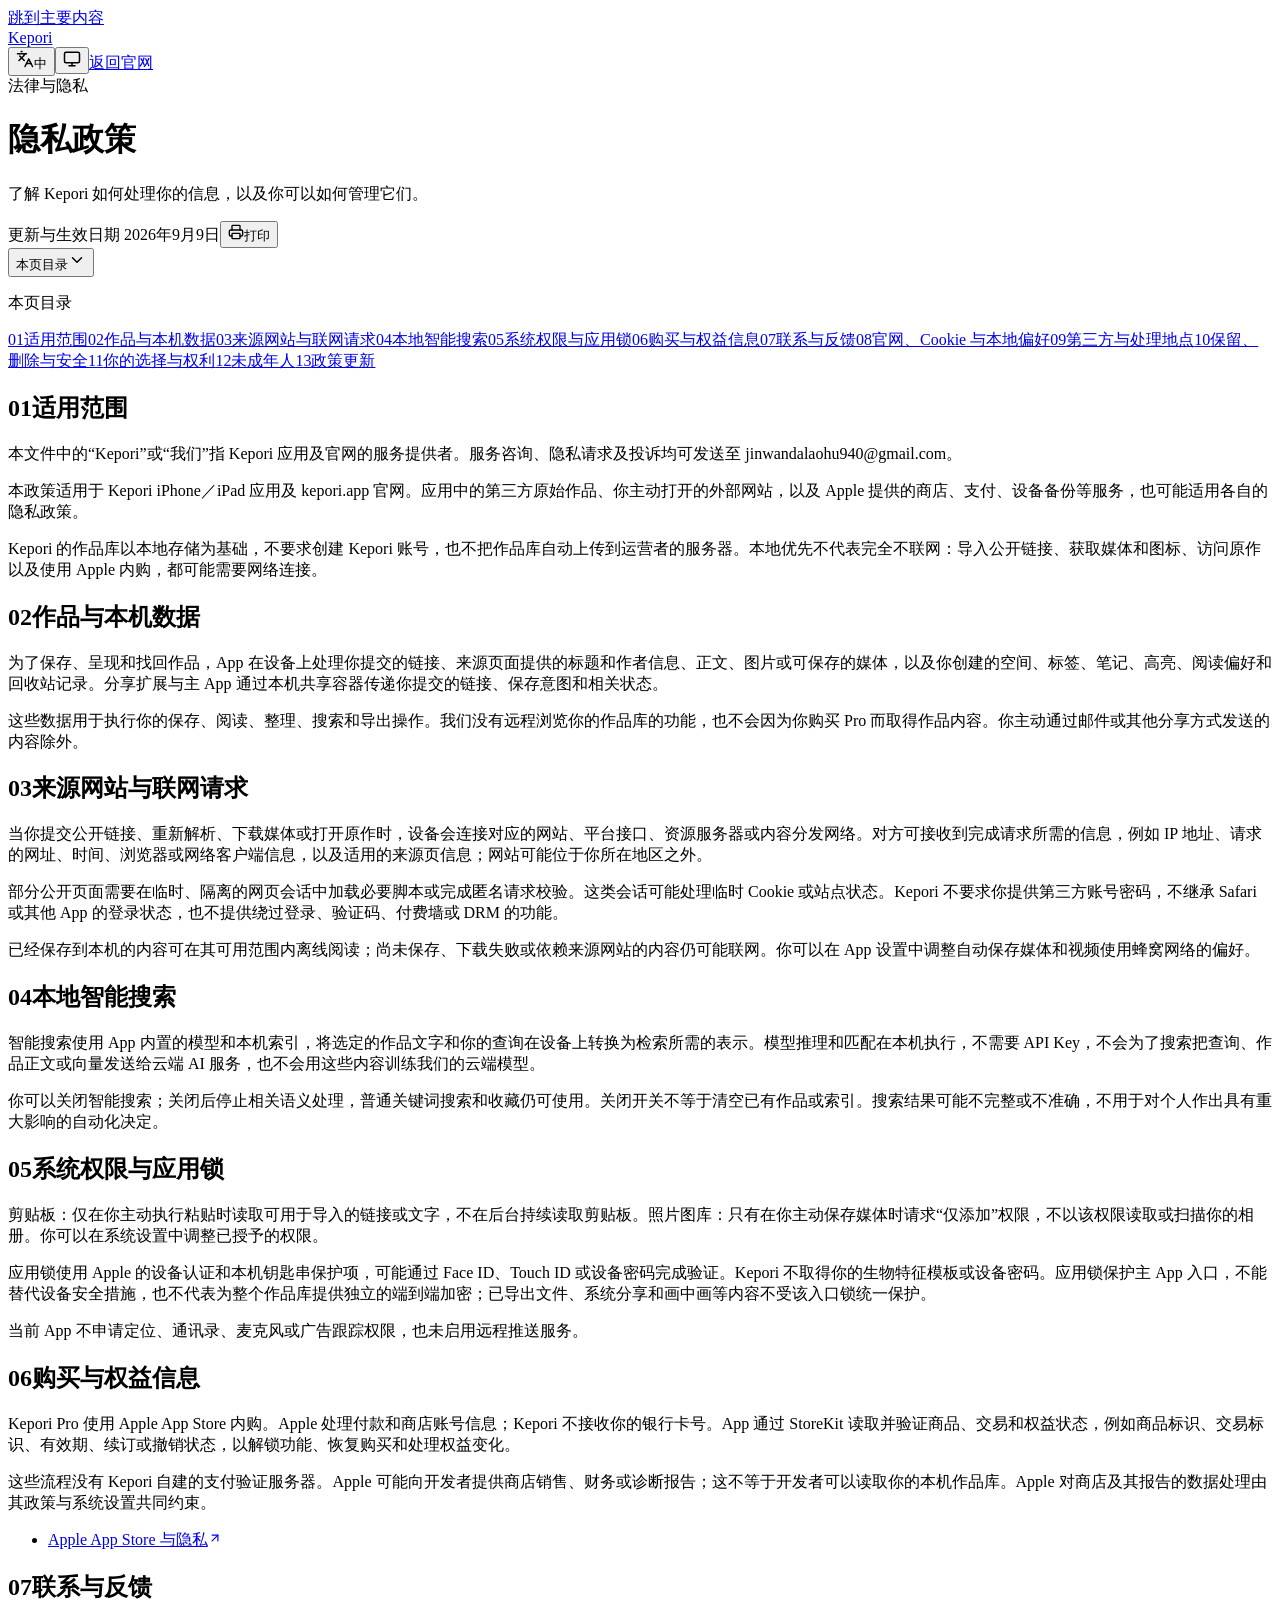
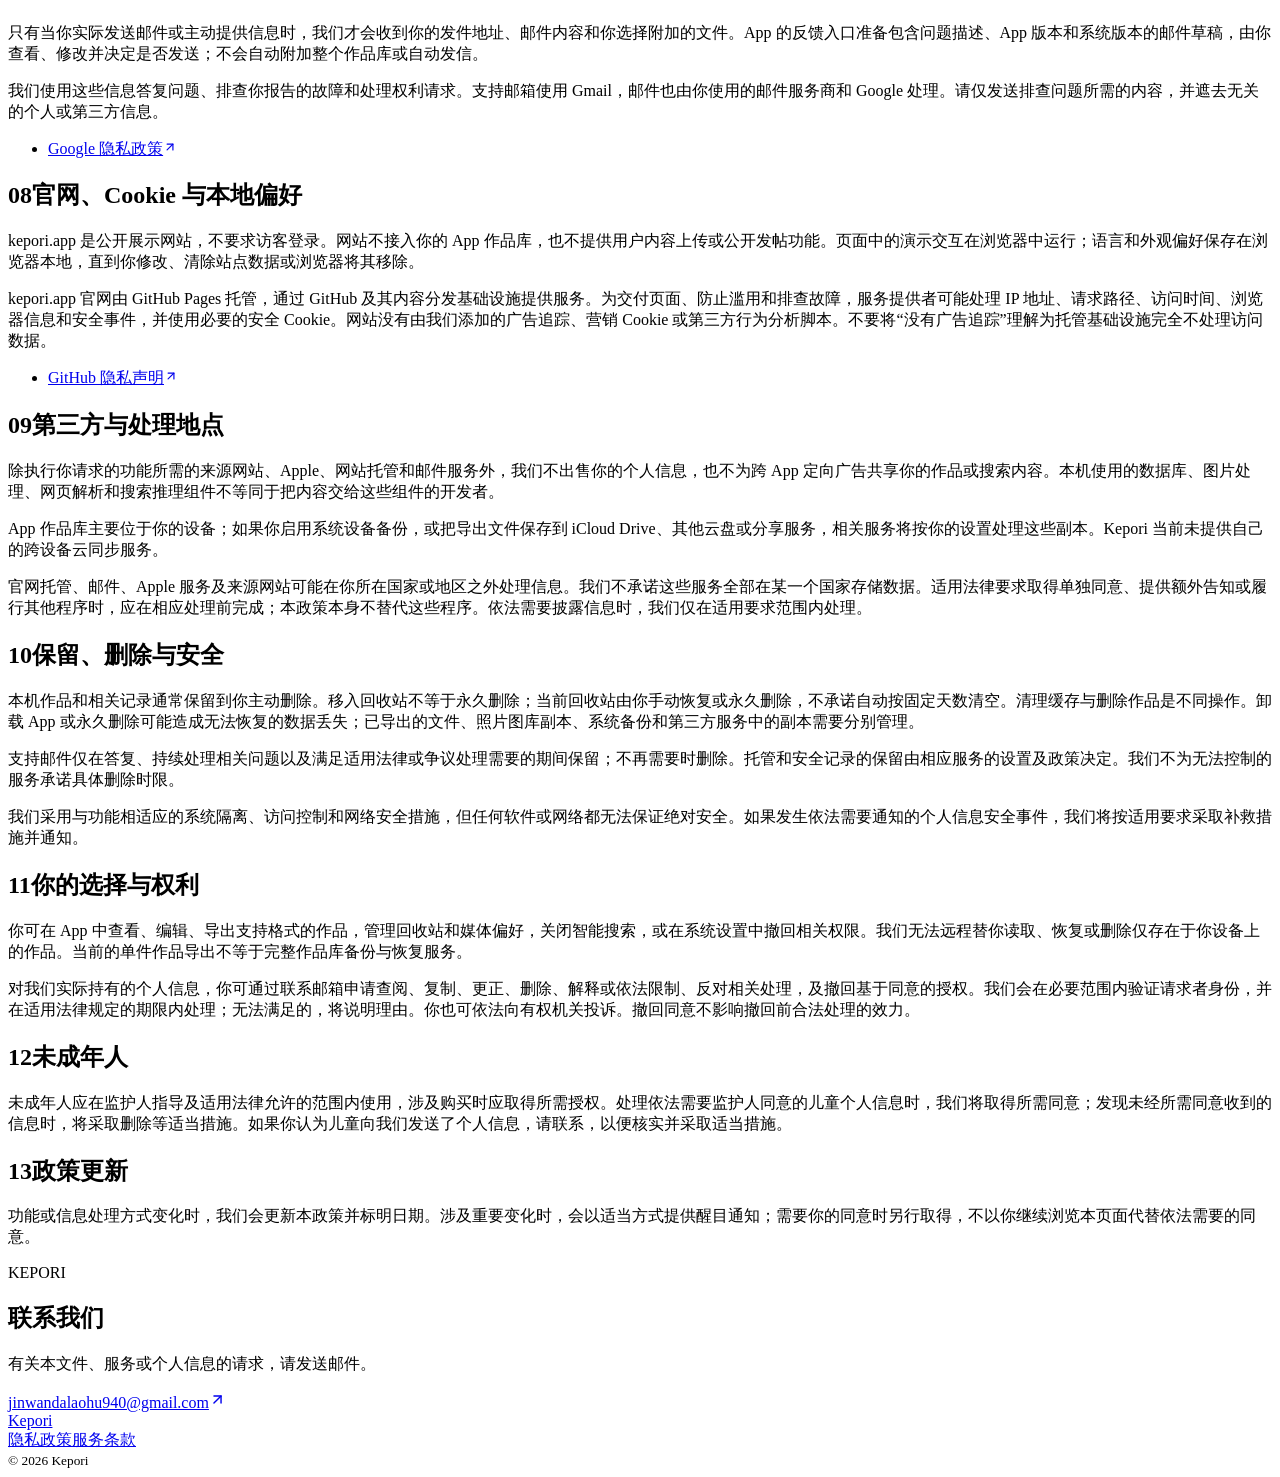
==== commit 4014f111: "Publish Kepori on its primary domain with GitHub Pages privacy details" ====
--- a/docs/privacy/index.html
+++ b/docs/privacy/index.html
@@ -1,2 +1,2 @@
-<!DOCTYPE html><html lang="zh-CN"><head><meta charSet="utf-8"/><meta name="viewport" content="width=device-width, initial-scale=1"/><link rel="stylesheet" href="/_next/static/css/index.BLVQyKJV.css" data-rsc-css-href="/_next/static/css/index.BLVQyKJV.css" data-precedence="vite-rsc/importer-resources"/><link rel="modulepreload" fetchPriority="low" href="/_next/static/chunks/index-DUhGQWDo.js"/><script src="/_next/static/chunks/rolldown-runtime-C60lm6uB.js" type="module" async=""></script><script src="/_next/static/chunks/framework-D_rUT4EX.js" type="module" async=""></script><link rel="modulepreload" href="/_next/static/chunks/layout-segment-context-xT02Oa2n.js" crossorigin=""/><link rel="modulepreload" href="/_next/static/chunks/LegalPage-Dxhi9lX9.js" crossorigin=""/><link rel="modulepreload" href="/_next/static/chunks/site-config-ChNGxwTs.js" crossorigin=""/><title>隐私政策 · Privacy Policy · Kepori</title><meta name="description" content="Kepori 应用与官网的隐私政策。Privacy practices for the Kepori app and website."/><meta name="robots" content="noindex, nofollow"/><link rel="icon" href="/images/app-icon.png"/><link rel="apple-touch-icon" href="/images/app-icon.png"/><link rel="canonical" href="https://kepori.app/privacy"/><script>(function(){try{var p=localStorage.getItem('kepori-theme')||'system';var d=p==='dark'||(p==='system'&&matchMedia('(prefers-color-scheme: dark)').matches);document.documentElement.classList.toggle('dark',d);document.documentElement.style.colorScheme=d?'dark':'light';}catch(e){document.documentElement.classList.toggle('dark',matchMedia('(prefers-color-scheme: dark)').matches);}})();</script><script>Object.assign(((self[Symbol.for("vinext.navigationRuntime")]??={bootstrap:{routeManifest:null},functions:{}}).bootstrap.rsc??={rsc:[]}),{params:{},nav:{"pathname":"/privacy","searchParams":[]}})</script><link rel="modulepreload" href="/_next/static/chunks/index-DUhGQWDo.js" />
-</head><body><div class="kepori-site legal-site locale-zh"><a class="skip-link" href="#legal-content">跳到主要内容</a><header class="site-header"><a href="/?lang=zh" class="wordmark" aria-label="Kepori">Kepori<span class="brand-dot"></span></a><div class="header-controls"><button type="button" tabindex="0" aria-haspopup="menu" id="base-ui-_R_1kt6i_" data-slot="dropdown-menu-trigger" aria-label="语言: 简体中文" class="icon-button language-control"><svg xmlns="http://www.w3.org/2000/svg" width="18" height="18" viewBox="0 0 24 24" fill="none" stroke="currentColor" stroke-width="2" stroke-linecap="round" stroke-linejoin="round" class="lucide lucide-languages" aria-hidden="true"><path d="m5 8 6 6"></path><path d="m4 14 6-6 2-3"></path><path d="M2 5h12"></path><path d="M7 2h1"></path><path d="m22 22-5-10-5 10"></path><path d="M14 18h6"></path></svg><span>中</span></button><button type="button" tabindex="0" aria-haspopup="menu" id="base-ui-_R_1ld6i_" data-slot="dropdown-menu-trigger" aria-label="外观: 跟随系统" class="icon-button"><svg xmlns="http://www.w3.org/2000/svg" width="18" height="18" viewBox="0 0 24 24" fill="none" stroke="currentColor" stroke-width="2" stroke-linecap="round" stroke-linejoin="round" class="lucide lucide-monitor" aria-hidden="true"><rect width="20" height="14" x="2" y="3" rx="2"></rect><line x1="8" x2="16" y1="21" y2="21"></line><line x1="12" x2="12" y1="17" y2="21"></line></svg></button><a class="button secondary small legal-home" href="/?lang=zh">返回官网</a></div></header><main class="legal-main" id="legal-content" tabindex="-1"><header class="legal-intro"><span class="eyebrow">法律与隐私</span><h1>隐私政策</h1><p>了解 Kepori 如何处理你的信息，以及你可以如何管理它们。</p><div class="legal-meta"><span>更新与生效日期<!-- --> <time dateTime="2026-09-09">2026年9月9日</time></span><button class="button subtle small legal-print"><svg xmlns="http://www.w3.org/2000/svg" width="16" height="16" viewBox="0 0 24 24" fill="none" stroke="currentColor" stroke-width="2" stroke-linecap="round" stroke-linejoin="round" class="lucide lucide-printer" aria-hidden="true"><path d="M6 18H4a2 2 0 0 1-2-2v-5a2 2 0 0 1 2-2h16a2 2 0 0 1 2 2v5a2 2 0 0 1-2 2h-2"></path><path d="M6 9V3a1 1 0 0 1 1-1h10a1 1 0 0 1 1 1v6"></path><rect x="6" y="14" width="12" height="8" rx="1"></rect></svg>打印</button></div></header><div class="legal-layout"><aside class="legal-sidebar"><button class="legal-toc-toggle" aria-expanded="false" aria-controls="legal-toc">本页目录<svg xmlns="http://www.w3.org/2000/svg" width="18" height="18" viewBox="0 0 24 24" fill="none" stroke="currentColor" stroke-width="2" stroke-linecap="round" stroke-linejoin="round" class="lucide lucide-chevron-down" aria-hidden="true"><path d="m6 9 6 6 6-6"></path></svg></button><nav class="legal-toc " id="legal-toc" aria-label="本页目录"><p class="legal-toc-title">本页目录</p><a href="#scope" aria-current="location"><span aria-hidden="true">01</span>适用范围</a><a href="#library"><span aria-hidden="true">02</span>作品与本机数据</a><a href="#network"><span aria-hidden="true">03</span>来源网站与联网请求</a><a href="#search"><span aria-hidden="true">04</span>本地智能搜索</a><a href="#permissions"><span aria-hidden="true">05</span>系统权限与应用锁</a><a href="#purchases"><span aria-hidden="true">06</span>购买与权益信息</a><a href="#support"><span aria-hidden="true">07</span>联系与反馈</a><a href="#website"><span aria-hidden="true">08</span>官网、Cookie 与本地偏好</a><a href="#sharing"><span aria-hidden="true">09</span>第三方与处理地点</a><a href="#retention"><span aria-hidden="true">10</span>保留、删除与安全</a><a href="#rights"><span aria-hidden="true">11</span>你的选择与权利</a><a href="#children"><span aria-hidden="true">12</span>未成年人</a><a href="#changes"><span aria-hidden="true">13</span>政策更新</a></nav></aside><article class="legal-article" aria-label="隐私政策"><section class="legal-section" id="scope" tabindex="-1"><h2><span class="legal-number" aria-hidden="true">01</span>适用范围</h2><p>本文件中的“Kepori”或“我们”指 Kepori 应用及官网的服务提供者。服务咨询、隐私请求及投诉均可发送至 jinwandalaohu940@gmail.com。</p><p>本政策适用于 Kepori iPhone／iPad 应用及 kepori.app 官网。应用中的第三方原始作品、你主动打开的外部网站，以及 Apple 提供的商店、支付、设备备份等服务，也可能适用各自的隐私政策。</p><p>Kepori 的作品库以本地存储为基础，不要求创建 Kepori 账号，也不把作品库自动上传到运营者的服务器。本地优先不代表完全不联网：导入公开链接、获取媒体和图标、访问原作以及使用 Apple 内购，都可能需要网络连接。</p></section><section class="legal-section" id="library" tabindex="-1"><h2><span class="legal-number" aria-hidden="true">02</span>作品与本机数据</h2><p>为了保存、呈现和找回作品，App 在设备上处理你提交的链接、来源页面提供的标题和作者信息、正文、图片或可保存的媒体，以及你创建的空间、标签、笔记、高亮、阅读偏好和回收站记录。分享扩展与主 App 通过本机共享容器传递你提交的链接、保存意图和相关状态。</p><p>这些数据用于执行你的保存、阅读、整理、搜索和导出操作。我们没有远程浏览你的作品库的功能，也不会因为你购买 Pro 而取得作品内容。你主动通过邮件或其他分享方式发送的内容除外。</p></section><section class="legal-section" id="network" tabindex="-1"><h2><span class="legal-number" aria-hidden="true">03</span>来源网站与联网请求</h2><p>当你提交公开链接、重新解析、下载媒体或打开原作时，设备会连接对应的网站、平台接口、资源服务器或内容分发网络。对方可接收到完成请求所需的信息，例如 IP 地址、请求的网址、时间、浏览器或网络客户端信息，以及适用的来源页信息；网站可能位于你所在地区之外。</p><p>部分公开页面需要在临时、隔离的网页会话中加载必要脚本或完成匿名请求校验。这类会话可能处理临时 Cookie 或站点状态。Kepori 不要求你提供第三方账号密码，不继承 Safari 或其他 App 的登录状态，也不提供绕过登录、验证码、付费墙或 DRM 的功能。</p><p>已经保存到本机的内容可在其可用范围内离线阅读；尚未保存、下载失败或依赖来源网站的内容仍可能联网。你可以在 App 设置中调整自动保存媒体和视频使用蜂窝网络的偏好。</p></section><section class="legal-section" id="search" tabindex="-1"><h2><span class="legal-number" aria-hidden="true">04</span>本地智能搜索</h2><p>智能搜索使用 App 内置的模型和本机索引，将选定的作品文字和你的查询在设备上转换为检索所需的表示。模型推理和匹配在本机执行，不需要 API Key，不会为了搜索把查询、作品正文或向量发送给云端 AI 服务，也不会用这些内容训练我们的云端模型。</p><p>你可以关闭智能搜索；关闭后停止相关语义处理，普通关键词搜索和收藏仍可使用。关闭开关不等于清空已有作品或索引。搜索结果可能不完整或不准确，不用于对个人作出具有重大影响的自动化决定。</p></section><section class="legal-section" id="permissions" tabindex="-1"><h2><span class="legal-number" aria-hidden="true">05</span>系统权限与应用锁</h2><p>剪贴板：仅在你主动执行粘贴时读取可用于导入的链接或文字，不在后台持续读取剪贴板。照片图库：只有在你主动保存媒体时请求“仅添加”权限，不以该权限读取或扫描你的相册。你可以在系统设置中调整已授予的权限。</p><p>应用锁使用 Apple 的设备认证和本机钥匙串保护项，可能通过 Face ID、Touch ID 或设备密码完成验证。Kepori 不取得你的生物特征模板或设备密码。应用锁保护主 App 入口，不能替代设备安全措施，也不代表为整个作品库提供独立的端到端加密；已导出文件、系统分享和画中画等内容不受该入口锁统一保护。</p><p>当前 App 不申请定位、通讯录、麦克风或广告跟踪权限，也未启用远程推送服务。</p></section><section class="legal-section" id="purchases" tabindex="-1"><h2><span class="legal-number" aria-hidden="true">06</span>购买与权益信息</h2><p>Kepori Pro 使用 Apple App Store 内购。Apple 处理付款和商店账号信息；Kepori 不接收你的银行卡号。App 通过 StoreKit 读取并验证商品、交易和权益状态，例如商品标识、交易标识、有效期、续订或撤销状态，以解锁功能、恢复购买和处理权益变化。</p><p>这些流程没有 Kepori 自建的支付验证服务器。Apple 可能向开发者提供商店销售、财务或诊断报告；这不等于开发者可以读取你的本机作品库。Apple 对商店及其报告的数据处理由其政策与系统设置共同约束。</p><ul class="legal-references"><li><a href="https://www.apple.com/legal/privacy/data/en/app-store/">Apple App Store 与隐私<svg xmlns="http://www.w3.org/2000/svg" width="14" height="14" viewBox="0 0 24 24" fill="none" stroke="currentColor" stroke-width="2" stroke-linecap="round" stroke-linejoin="round" class="lucide lucide-arrow-up-right" aria-hidden="true"><path d="M7 7h10v10"></path><path d="M7 17 17 7"></path></svg></a></li></ul></section><section class="legal-section" id="support" tabindex="-1"><h2><span class="legal-number" aria-hidden="true">07</span>联系与反馈</h2><p>只有当你实际发送邮件或主动提供信息时，我们才会收到你的发件地址、邮件内容和你选择附加的文件。App 的反馈入口准备包含问题描述、App 版本和系统版本的邮件草稿，由你查看、修改并决定是否发送；不会自动附加整个作品库或自动发信。</p><p>我们使用这些信息答复问题、排查你报告的故障和处理权利请求。支持邮箱使用 Gmail，邮件也由你使用的邮件服务商和 Google 处理。请仅发送排查问题所需的内容，并遮去无关的个人或第三方信息。</p><ul class="legal-references"><li><a href="https://policies.google.com/privacy">Google 隐私政策<svg xmlns="http://www.w3.org/2000/svg" width="14" height="14" viewBox="0 0 24 24" fill="none" stroke="currentColor" stroke-width="2" stroke-linecap="round" stroke-linejoin="round" class="lucide lucide-arrow-up-right" aria-hidden="true"><path d="M7 7h10v10"></path><path d="M7 17 17 7"></path></svg></a></li></ul></section><section class="legal-section" id="website" tabindex="-1"><h2><span class="legal-number" aria-hidden="true">08</span>官网、Cookie 与本地偏好</h2><p>kepori.app 是公开展示网站，不要求访客登录。网站不接入你的 App 作品库，也不提供用户内容上传或公开发帖功能。页面中的演示交互在浏览器中运行；语言和外观偏好保存在浏览器本地，直到你修改、清除站点数据或浏览器将其移除。</p><p>官网正在从 OpenAI Sites 迁移至 GitHub Pages：正式域名切换前，原站使用 OpenAI Sites 与 Cloudflare；GitHub Pages 测试站由 GitHub 及其分发基础设施提供服务。为交付页面、防止滥用和排查故障，服务提供者可能处理 IP 地址、请求路径、访问时间、浏览器信息和安全事件，并使用必要的安全 Cookie。网站没有由我们添加的广告追踪、营销 Cookie 或第三方行为分析脚本。不要将“没有广告追踪”理解为托管基础设施完全不处理访问数据。</p><ul class="legal-references"><li><a href="https://docs.github.com/en/site-policy/privacy-policies/github-general-privacy-statement">GitHub 隐私声明<svg xmlns="http://www.w3.org/2000/svg" width="14" height="14" viewBox="0 0 24 24" fill="none" stroke="currentColor" stroke-width="2" stroke-linecap="round" stroke-linejoin="round" class="lucide lucide-arrow-up-right" aria-hidden="true"><path d="M7 7h10v10"></path><path d="M7 17 17 7"></path></svg></a></li><li><a href="https://openai.com/policies/privacy-policy/">OpenAI 隐私政策<svg xmlns="http://www.w3.org/2000/svg" width="14" height="14" viewBox="0 0 24 24" fill="none" stroke="currentColor" stroke-width="2" stroke-linecap="round" stroke-linejoin="round" class="lucide lucide-arrow-up-right" aria-hidden="true"><path d="M7 7h10v10"></path><path d="M7 17 17 7"></path></svg></a></li><li><a href="https://www.cloudflare.com/policies/privacy/">Cloudflare 隐私政策<svg xmlns="http://www.w3.org/2000/svg" width="14" height="14" viewBox="0 0 24 24" fill="none" stroke="currentColor" stroke-width="2" stroke-linecap="round" stroke-linejoin="round" class="lucide lucide-arrow-up-right" aria-hidden="true"><path d="M7 7h10v10"></path><path d="M7 17 17 7"></path></svg></a></li></ul></section><section class="legal-section" id="sharing" tabindex="-1"><h2><span class="legal-number" aria-hidden="true">09</span>第三方与处理地点</h2><p>除执行你请求的功能所需的来源网站、Apple、网站托管和邮件服务外，我们不出售你的个人信息，也不为跨 App 定向广告共享你的作品或搜索内容。本机使用的数据库、图片处理、网页解析和搜索推理组件不等同于把内容交给这些组件的开发者。</p><p>App 作品库主要位于你的设备；如果你启用系统设备备份，或把导出文件保存到 iCloud Drive、其他云盘或分享服务，相关服务将按你的设置处理这些副本。Kepori 当前未提供自己的跨设备云同步服务。</p><p>官网托管、邮件、Apple 服务及来源网站可能在你所在国家或地区之外处理信息。我们不承诺这些服务全部在某一个国家存储数据。适用法律要求取得单独同意、提供额外告知或履行其他程序时，应在相应处理前完成；本政策本身不替代这些程序。依法需要披露信息时，我们仅在适用要求范围内处理。</p></section><section class="legal-section" id="retention" tabindex="-1"><h2><span class="legal-number" aria-hidden="true">10</span>保留、删除与安全</h2><p>本机作品和相关记录通常保留到你主动删除。移入回收站不等于永久删除；当前回收站由你手动恢复或永久删除，不承诺自动按固定天数清空。清理缓存与删除作品是不同操作。卸载 App 或永久删除可能造成无法恢复的数据丢失；已导出的文件、照片图库副本、系统备份和第三方服务中的副本需要分别管理。</p><p>支持邮件仅在答复、持续处理相关问题以及满足适用法律或争议处理需要的期间保留；不再需要时删除。托管和安全记录的保留由相应服务的设置及政策决定。我们不为无法控制的服务承诺具体删除时限。</p><p>我们采用与功能相适应的系统隔离、访问控制和网络安全措施，但任何软件或网络都无法保证绝对安全。如果发生依法需要通知的个人信息安全事件，我们将按适用要求采取补救措施并通知。</p></section><section class="legal-section" id="rights" tabindex="-1"><h2><span class="legal-number" aria-hidden="true">11</span>你的选择与权利</h2><p>你可在 App 中查看、编辑、导出支持格式的作品，管理回收站和媒体偏好，关闭智能搜索，或在系统设置中撤回相关权限。我们无法远程替你读取、恢复或删除仅存在于你设备上的作品。当前的单件作品导出不等于完整作品库备份与恢复服务。</p><p>对我们实际持有的个人信息，你可通过联系邮箱申请查阅、复制、更正、删除、解释或依法限制、反对相关处理，及撤回基于同意的授权。我们会在必要范围内验证请求者身份，并在适用法律规定的期限内处理；无法满足的，将说明理由。你也可依法向有权机关投诉。撤回同意不影响撤回前合法处理的效力。</p></section><section class="legal-section" id="children" tabindex="-1"><h2><span class="legal-number" aria-hidden="true">12</span>未成年人</h2><p>未成年人应在监护人指导及适用法律允许的范围内使用，涉及购买时应取得所需授权。处理依法需要监护人同意的儿童个人信息时，我们将取得所需同意；发现未经所需同意收到的信息时，将采取删除等适当措施。如果你认为儿童向我们发送了个人信息，请联系，以便核实并采取适当措施。</p></section><section class="legal-section" id="changes" tabindex="-1"><h2><span class="legal-number" aria-hidden="true">13</span>政策更新</h2><p>功能或信息处理方式变化时，我们会更新本政策并标明日期。涉及重要变化时，会以适当方式提供醒目通知；需要你的同意时另行取得，不以你继续浏览本页面代替依法需要的同意。</p></section><section class="legal-contact" aria-labelledby="legal-contact-title"><span class="eyebrow">KEPORI</span><h2 id="legal-contact-title">联系我们</h2><p>有关本文件、服务或个人信息的请求，请发送邮件。</p><a href="mailto:jinwandalaohu940@gmail.com" class="legal-email">jinwandalaohu940@gmail.com<svg xmlns="http://www.w3.org/2000/svg" width="17" height="17" viewBox="0 0 24 24" fill="none" stroke="currentColor" stroke-width="2" stroke-linecap="round" stroke-linejoin="round" class="lucide lucide-arrow-up-right" aria-hidden="true"><path d="M7 7h10v10"></path><path d="M7 17 17 7"></path></svg></a></section></article></div></main><footer class="legal-footer"><a href="/?lang=zh" class="wordmark">Kepori<span class="brand-dot"></span></a><nav aria-label="法律文件"><a href="/privacy?lang=zh" aria-current="page">隐私政策</a><a href="/terms?lang=zh">服务条款</a></nav><small>© <!-- -->2026<!-- --> Kepori</small></footer></div><script type="module" src="/_next/static/chunks/index-DUhGQWDo.js" id="_R_" async=""></script><script>((self[Symbol.for("vinext.navigationRuntime")]??={bootstrap:{routeManifest:null},functions:{}}).bootstrap.rsc??={rsc:[]}).rsc.push("0:{\"page:/privacy\":\"$L1\",\"layout:/\":\"$L2\",\"route:/privacy\":\"$L3\",\"__route\":\"route:/privacy\",\"__interceptionContext\":null,\"__layoutIds\":[\"layout:/\"],\"__rootLayout\":\"/\",\"__bfcacheSegmentIdentities\":{\"layout:/\":\"[\\\"layout\\\",\\\"layout:/\\\",\\\"root-boundary:/\\\",\\\"\\\"]\",\"page:/privacy\":\"[\\\"page\\\",\\\"page:/privacy\\\",\\\"root-boundary:/\\\",\\\"[\\\\\\\"privacy\\\\\\\"]\\\"]\"},\"__srcPage\":[\"privacy\",\"page\"],\"__layoutFlags\":{\"layout:/\":\"s\"},\"__artifactCompatibility\":{\"schemaVersion\":1,\"graphVersion\":\"app-route-graph:cafd66b895952518\",\"deploymentVersion\":\"97115a52-206c-49ab-be12-9bbafa46662c\",\"appElementsSchemaVersion\":1,\"rscPayloadSchemaVersion\":1,\"rootBoundaryId\":\"/\",\"renderEpoch\":null}}\n")</script><script>((self[Symbol.for("vinext.navigationRuntime")]??={bootstrap:{routeManifest:null},functions:{}}).bootstrap.rsc??={rsc:[]}).rsc.push("4:I[\"8c0f216c4604\",[],\"Children\",1]\n")</script><script>((self[Symbol.for("vinext.navigationRuntime")]??={bootstrap:{routeManifest:null},functions:{}}).bootstrap.rsc??={rsc:[]}).rsc.push("5:I[\"593f344dc510\",[],\"GlobalErrorBoundary\",1]\n")</script><script>((self[Symbol.for("vinext.navigationRuntime")]??={bootstrap:{routeManifest:null},functions:{}}).bootstrap.rsc??={rsc:[]}).rsc.push("6:I[\"0b874ad30386\",[],\"default\",1]\n")</script><script>((self[Symbol.for("vinext.navigationRuntime")]??={bootstrap:{routeManifest:null},functions:{}}).bootstrap.rsc??={rsc:[]}).rsc.push("7:I[\"593f344dc510\",[],\"ErrorBoundary\",1]\n")</script><script>((self[Symbol.for("vinext.navigationRuntime")]??={bootstrap:{routeManifest:null},functions:{}}).bootstrap.rsc??={rsc:[]}).rsc.push("8:I[\"15c18cfaeeff\",[],\"LayoutSegmentProvider\",1]\n")</script><script>((self[Symbol.for("vinext.navigationRuntime")]??={bootstrap:{routeManifest:null},functions:{}}).bootstrap.rsc??={rsc:[]}).rsc.push("9:I[\"8c0f216c4604\",[],\"Slot\",1]\n")</script><script>((self[Symbol.for("vinext.navigationRuntime")]??={bootstrap:{routeManifest:null},functions:{}}).bootstrap.rsc??={rsc:[]}).rsc.push("a:I[\"593f344dc510\",[],\"NotFoundBoundary\",1]\n")</script><script>((self[Symbol.for("vinext.navigationRuntime")]??={bootstrap:{routeManifest:null},functions:{}}).bootstrap.rsc??={rsc:[]}).rsc.push("b:I[\"9276801271d6\",[],\"AppRouterScrollTarget\",1]\n")</script><script>((self[Symbol.for("vinext.navigationRuntime")]??={bootstrap:{routeManifest:null},functions:{}}).bootstrap.rsc??={rsc:[]}).rsc.push("c:I[\"593f344dc510\",[],\"RedirectBoundary\",1]\n")</script><script>((self[Symbol.for("vinext.navigationRuntime")]??={bootstrap:{routeManifest:null},functions:{}}).bootstrap.rsc??={rsc:[]}).rsc.push(":HL[\"/_next/static/css/index.BLVQyKJV.css\",\"style\"     ]\n")</script><script>((self[Symbol.for("vinext.navigationRuntime")]??={bootstrap:{routeManifest:null},functions:{}}).bootstrap.rsc??={rsc:[]}).rsc.push("2:[[[\"$\",\"link\",\"css:/_next/static/css/index.BLVQyKJV.css\",{\"rel\":\"stylesheet\",\"precedence\":\"vite-rsc/importer-resources\",\"href\":\"/_next/static/css/index.BLVQyKJV.css\",\"data-rsc-css-href\":\"/_next/static/css/index.BLVQyKJV.css\"}],\"$undefined\"],[\"$\",\"html\",null,{\"lang\":\"zh-CN\",\"suppressHydrationWarning\":true,\"children\":[[\"$\",\"head\",null,{\"children\":[\"$\",\"script\",null,{\"dangerouslySetInnerHTML\":{\"__html\":\"(function(){try{var p=localStorage.getItem('kepori-theme')||'system';var d=p==='dark'||(p==='system'\u0026\u0026matchMedia('(prefers-color-scheme: dark)').matches);document.documentElement.classList.toggle('dark',d);document.documentElement.style.colorScheme=d?'dark':'light';}catch(e){document.documentElement.classList.toggle('dark',matchMedia('(prefers-color-scheme: dark)').matches);}})();\"}}]}],[\"$\",\"body\",null,{\"children\":[\"$\",\"$L4\",null,{}]}]]}]]\n")</script><script>((self[Symbol.for("vinext.navigationRuntime")]??={bootstrap:{routeManifest:null},functions:{}}).bootstrap.rsc??={rsc:[]}).rsc.push("3:[[[\"$\",\"meta\",null,{\"charSet\":\"utf-8\"}],[[\"$\",\"title\",\"0\",{\"children\":\"隐私政策 · Privacy Policy · Kepori\"}],[\"$\",\"meta\",\"1\",{\"name\":\"description\",\"content\":\"Kepori 应用与官网的隐私政策。Privacy practices for the Kepori app and website.\"}],[\"$\",\"meta\",\"2\",{\"name\":\"robots\",\"content\":\"noindex, nofollow\"}],[\"$\",\"link\",\"3\",{\"data-vinext-streamed-icon\":\"$undefined\",\"rel\":\"icon\",\"href\":\"/images/app-icon.png\",\"type\":\"$undefined\",\"sizes\":\"$undefined\",\"color\":\"$undefined\",\"media\":\"$undefined\",\"fetchPriority\":\"$undefined\"}],[\"$\",\"link\",\"4\",{\"data-vinext-streamed-icon\":\"$undefined\",\"rel\":\"apple-touch-icon\",\"href\":\"/images/app-icon.png\",\"type\":\"$undefined\",\"sizes\":\"$undefined\",\"color\":\"$undefined\",\"media\":\"$undefined\",\"fetchPriority\":\"$undefined\"}],[\"$\",\"link\",\"5\",{\"rel\":\"canonical\",\"href\":\"https://kepori.app/privacy\"}]],[[\"$\",\"meta\",\"0\",{\"name\":\"viewport\",\"content\":\"width=device-width, initial-scale=1\"}]]],[\"$\",\"$L5\",null,{\"fallback\":\"$6\",\"children\":[\"$\",\"$L7\",null,{\"fallback\":\"$6\",\"children\":[\"$\",\"$L8\",null,{\"providerId\":\"layout:/\",\"segmentMap\":{\"children\":[\"privacy\"]},\"children\":[\"$\",\"$L9\",null,{\"id\":\"layout:/\",\"parallelSlots\":\"$undefined\",\"children\":[\"$\",\"$La\",null,{\"resetKey\":\"privacy\",\"fallback\":[[\"$\",\"title\",null,{\"children\":\"404: This page could not be found.\"}],[\"$\",\"div\",null,{\"style\":{\"fontFamily\":\"system-ui,\\\"Segoe UI\\\",Roboto,Helvetica,Arial,sans-serif,\\\"Apple Color Emoji\\\",\\\"Segoe UI Emoji\\\"\",\"height\":\"100vh\",\"textAlign\":\"center\",\"display\":\"flex\",\"flexDirection\":\"column\",\"alignItems\":\"center\",\"justifyContent\":\"center\"},\"children\":[\"$\",\"div\",null,{\"children\":[[\"$\",\"style\",null,{\"dangerouslySetInnerHTML\":{\"__html\":\"body{color:#000;background:#fff;margin:0}.next-error-h1{border-right:1px solid rgba(0,0,0,.3)}@media (prefers-color-scheme:dark){body{color:#fff;background:#000}.next-error-h1{border-right:1px solid rgba(255,255,255,.3)}}\"}}],[\"$\",\"h1\",null,{\"className\":\"next-error-h1\",\"style\":{\"display\":\"inline-block\",\"margin\":\"0 20px 0 0\",\"padding\":\"0 23px 0 0\",\"fontSize\":24,\"fontWeight\":500,\"verticalAlign\":\"top\",\"lineHeight\":\"49px\"},\"children\":404}],[\"$\",\"div\",null,{\"style\":{\"display\":\"inline-block\"},\"children\":[\"$\",\"h2\",null,{\"style\":{\"fontSize\":14,\"fontWeight\":400,\"lineHeight\":\"49px\",\"margin\":0},\"children\":\"This page could not be found.\"}]}]]}]}]],\"children\":[\"$\",\"$Lb\",null,{\"children\":[\"$\",\"$Lc\",null,{\"children\":[[\"$\",\"$L8\",null,{\"providerId\":\"page:/privacy\",\"segmentMap\":{\"children\":[\"__PAGE__\"]},\"children\":[\"$\",\"$L9\",null,{\"id\":\"page:/privacy\"}]}],null]}]}]}]}]}]}]}],null,null]\n")</script><script>((self[Symbol.for("vinext.navigationRuntime")]??={bootstrap:{routeManifest:null},functions:{}}).bootstrap.rsc??={rsc:[]}).rsc.push("d:I[\"3d6c75fb81f9\",[],\"LegalPage\",1]\n")</script><script>((self[Symbol.for("vinext.navigationRuntime")]??={bootstrap:{routeManifest:null},functions:{}}).bootstrap.rsc??={rsc:[]}).rsc.push("1:[\"$\",\"$Ld\",null,{\"document\":{\"kind\":\"privacy\",\"title\":{\"zh\":\"隐私政策\",\"en\":\"Privacy Policy\"},\"description\":{\"zh\":\"了解 Kepori 如何处理你的信息，以及你可以如何管理它们。\",\"en\":\"How Kepori handles your information and the choices you have.\"},\"sections\":[{\"id\":\"scope\",\"title\":{\"zh\":\"适用范围\",\"en\":\"Scope\"},\"paragraphs\":[{\"zh\":\"本文件中的“Kepori”或“我们”指 Kepori 应用及官网的服务提供者。服务咨询、隐私请求及投诉均可发送至 jinwandalaohu940@gmail.com。\",\"en\":\"In this document, “Kepori”, “we” and “us” refer to the provider of the Kepori app and website. For service enquiries, privacy requests or complaints, email jinwandalaohu940@gmail.com.\"},{\"zh\":\"本政策适用于 Kepori iPhone／iPad 应用及 kepori.app 官网。应用中的第三方原始作品、你主动打开的外部网站，以及 Apple 提供的商店、支付、设备备份等服务，也可能适用各自的隐私政策。\",\"en\":\"This policy covers the Kepori iPhone and iPad app and kepori.app. Original third-party content, external websites you choose to open, and Apple services such as the App Store, payments and device backups may also be subject to their own privacy policies.\"},{\"zh\":\"Kepori 的作品库以本地存储为基础，不要求创建 Kepori 账号，也不把作品库自动上传到运营者的服务器。本地优先不代表完全不联网：导入公开链接、获取媒体和图标、访问原作以及使用 Apple 内购，都可能需要网络连接。\",\"en\":\"Kepori stores its library locally, does not require a Kepori account, and does not automatically upload your library to the operator’s servers. Local storage does not mean the app never connects to the internet: importing public links, fetching media and icons, opening originals and using Apple in-app purchases may require a connection.\"}]},{\"id\":\"library\",\"title\":{\"zh\":\"作品与本机数据\",\"en\":\"Your library and local data\"},\"paragraphs\":[{\"zh\":\"为了保存、呈现和找回作品，App 在设备上处理你提交的链接、来源页面提供的标题和作者信息、正文、图片或可保存的媒体，以及你创建的空间、标签、笔记、高亮、阅读偏好和回收站记录。分享扩展与主 App 通过本机共享容器传递你提交的链接、保存意图和相关状态。\",\"en\":\"To save, display and retrieve content, the app processes submitted links, source titles and author information, text, images or savable media, and your spaces, tags, notes, highlights, reading preferences and trash records on your device. The share extension passes your submitted links, save requests and related state to the main app through a shared container on the device.\"},{\"zh\":\"这些数据用于执行你的保存、阅读、整理、搜索和导出操作。我们没有远程浏览你的作品库的功能，也不会因为你购买 Pro 而取得作品内容。你主动通过邮件或其他分享方式发送的内容除外。\",\"en\":\"This data supports your saving, reading, organization, search and export actions. We do not have a feature for remotely browsing your library, and buying Pro does not give us access to your content. Content you deliberately send by email or another sharing method is handled separately.\"}]},{\"id\":\"network\",\"title\":{\"zh\":\"来源网站与联网请求\",\"en\":\"Source websites and network requests\"},\"paragraphs\":[{\"zh\":\"当你提交公开链接、重新解析、下载媒体或打开原作时，设备会连接对应的网站、平台接口、资源服务器或内容分发网络。对方可接收到完成请求所需的信息，例如 IP 地址、请求的网址、时间、浏览器或网络客户端信息，以及适用的来源页信息；网站可能位于你所在地区之外。\",\"en\":\"When you submit a public link, reprocess it, download media or open the original, your device connects to the relevant website, platform endpoint, resource server or content delivery network. The recipient can receive information needed for the request, such as your IP address, requested URL, time, browser or network-client information and, where applicable, referring-page information. These services may operate outside your region.\"},{\"zh\":\"部分公开页面需要在临时、隔离的网页会话中加载必要脚本或完成匿名请求校验。这类会话可能处理临时 Cookie 或站点状态。Kepori 不要求你提供第三方账号密码，不继承 Safari 或其他 App 的登录状态，也不提供绕过登录、验证码、付费墙或 DRM 的功能。\",\"en\":\"Some public pages require essential scripts or anonymous request checks in a temporary, isolated web session. Such sessions may process temporary cookies or site state. Kepori does not ask for third-party account passwords, inherit login sessions from Safari or other apps, or provide a way around logins, CAPTCHAs, paywalls or DRM.\"},{\"zh\":\"已经保存到本机的内容可在其可用范围内离线阅读；尚未保存、下载失败或依赖来源网站的内容仍可能联网。你可以在 App 设置中调整自动保存媒体和视频使用蜂窝网络的偏好。\",\"en\":\"Locally saved content can be read offline to the extent it is available. Unsaved content, failed downloads or content that depends on its source may still need a connection. App settings let you control automatic media saving and cellular-network use for videos.\"}]},{\"id\":\"search\",\"title\":{\"zh\":\"本地智能搜索\",\"en\":\"On-device intelligent search\"},\"paragraphs\":[{\"zh\":\"智能搜索使用 App 内置的模型和本机索引，将选定的作品文字和你的查询在设备上转换为检索所需的表示。模型推理和匹配在本机执行，不需要 API Key，不会为了搜索把查询、作品正文或向量发送给云端 AI 服务，也不会用这些内容训练我们的云端模型。\",\"en\":\"Intelligent search uses a model included with the app and a local index to represent selected content text and your queries for retrieval. Inference and matching run on your device without an API key. Search does not send queries, library text or vectors to a cloud AI service, and we do not use them to train our cloud models.\"},{\"zh\":\"你可以关闭智能搜索；关闭后停止相关语义处理，普通关键词搜索和收藏仍可使用。关闭开关不等于清空已有作品或索引。搜索结果可能不完整或不准确，不用于对个人作出具有重大影响的自动化决定。\",\"en\":\"You can turn intelligent search off. This stops semantic processing while ordinary keyword search and your library remain available. Turning it off does not erase existing content or indexes. Results may be incomplete or inaccurate and are not used to make consequential automated decisions about individuals.\"}]},{\"id\":\"permissions\",\"title\":{\"zh\":\"系统权限与应用锁\",\"en\":\"System permissions and app lock\"},\"paragraphs\":[{\"zh\":\"剪贴板：仅在你主动执行粘贴时读取可用于导入的链接或文字，不在后台持续读取剪贴板。照片图库：只有在你主动保存媒体时请求“仅添加”权限，不以该权限读取或扫描你的相册。你可以在系统设置中调整已授予的权限。\",\"en\":\"Clipboard: the app reads a link or text for import only when you explicitly paste; it does not continuously read your clipboard in the background. Photos: it requests add-only access when you choose to save media, and does not use this permission to read or scan your photo library. You can manage granted permissions in system settings.\"},{\"zh\":\"应用锁使用 Apple 的设备认证和本机钥匙串保护项，可能通过 Face ID、Touch ID 或设备密码完成验证。Kepori 不取得你的生物特征模板或设备密码。应用锁保护主 App 入口，不能替代设备安全措施，也不代表为整个作品库提供独立的端到端加密；已导出文件、系统分享和画中画等内容不受该入口锁统一保护。\",\"en\":\"App lock uses Apple device authentication and a protected local Keychain item, with Face ID, Touch ID or the device passcode where available. Kepori does not receive biometric templates or your passcode. The lock protects entry to the main app; it does not replace device security or provide separate end-to-end encryption of the entire library. Exported files, system sharing and picture-in-picture content are not uniformly protected by this entry lock.\"},{\"zh\":\"当前 App 不申请定位、通讯录、麦克风或广告跟踪权限，也未启用远程推送服务。\",\"en\":\"The current app does not request location, contacts, microphone or advertising-tracking permissions and does not enable a remote push-notification service.\"}]},{\"id\":\"purchases\",\"title\":{\"zh\":\"购买与权益信息\",\"en\":\"Purchases and entitlements\"},\"paragraphs\":[{\"zh\":\"Kepori Pro 使用 Apple App Store 内购。Apple 处理付款和商店账号信息；Kepori 不接收你的银行卡号。App 通过 StoreKit 读取并验证商品、交易和权益状态，例如商品标识、交易标识、有效期、续订或撤销状态，以解锁功能、恢复购买和处理权益变化。\",\"en\":\"Kepori Pro uses Apple App Store in-app purchases. Apple processes payments and store-account information; Kepori does not receive your card number. Through StoreKit, the app reads and verifies product, transaction and entitlement information, such as product and transaction identifiers, expiration, renewal or revocation status, to unlock features, restore purchases and handle entitlement changes.\"},{\"zh\":\"这些流程没有 Kepori 自建的支付验证服务器。Apple 可能向开发者提供商店销售、财务或诊断报告；这不等于开发者可以读取你的本机作品库。Apple 对商店及其报告的数据处理由其政策与系统设置共同约束。\",\"en\":\"These flows do not use a Kepori-operated payment-verification server. Apple may provide the developer with store sales, financial or diagnostic reports; this does not give the developer access to your local library. Apple’s policies and applicable system settings govern its store and reporting practices.\"}],\"links\":[{\"label\":{\"zh\":\"Apple App Store 与隐私\",\"en\":\"Apple App Store \u0026 Privacy\"},\"href\":\"https://www.apple.com/legal/privacy/data/en/app-store/\"}]},{\"id\":\"support\",\"title\":{\"zh\":\"联系与反馈\",\"en\":\"Contact and support\"},\"paragraphs\":[{\"zh\":\"只有当你实际发送邮件或主动提供信息时，我们才会收到你的发件地址、邮件内容和你选择附加的文件。App 的反馈入口准备包含问题描述、App 版本和系统版本的邮件草稿，由你查看、修改并决定是否发送；不会自动附加整个作品库或自动发信。\",\"en\":\"We receive your sender address, message and any files you choose to attach only when you actually send an email or otherwise provide information. The app’s feedback action prepares a draft with a problem description, app version and system version for you to review, edit and send. It does not automatically attach your library or send the message.\"},{\"zh\":\"我们使用这些信息答复问题、排查你报告的故障和处理权利请求。支持邮箱使用 Gmail，邮件也由你使用的邮件服务商和 Google 处理。请仅发送排查问题所需的内容，并遮去无关的个人或第三方信息。\",\"en\":\"We use this information to reply, investigate reported issues and handle rights requests. The support mailbox uses Gmail, so email is also processed by your email provider and Google. Please send only what is needed and remove unrelated personal or third-party information.\"}],\"links\":[{\"label\":{\"zh\":\"Google 隐私政策\",\"en\":\"Google Privacy Policy\"},\"href\":\"https://policies.google.com/privacy\"}]},{\"id\":\"website\",\"title\":{\"zh\":\"官网、Cookie 与本地偏好\",\"en\":\"Website, cookies and preferences\"},\"paragraphs\":[{\"zh\":\"kepori.app 是公开展示网站，不要求访客登录。网站不接入你的 App 作品库，也不提供用户内容上传或公开发帖功能。页面中的演示交互在浏览器中运行；语言和外观偏好保存在浏览器本地，直到你修改、清除站点数据或浏览器将其移除。\",\"en\":\"kepori.app is a public informational website without a visitor login requirement. It does not connect to your app library and has no user-content upload or public-posting feature. Demonstrations run in your browser. Language and appearance preferences are stored locally until you change them, clear site data or the browser removes them.\"},{\"zh\":\"官网正在从 OpenAI Sites 迁移至 GitHub Pages：正式域名切换前，原站使用 OpenAI Sites 与 Cloudflare；GitHub Pages 测试站由 GitHub 及其分发基础设施提供服务。为交付页面、防止滥用和排查故障，服务提供者可能处理 IP 地址、请求路径、访问时间、浏览器信息和安全事件，并使用必要的安全 Cookie。网站没有由我们添加的广告追踪、营销 Cookie 或第三方行为分析脚本。不要将“没有广告追踪”理解为托管基础设施完全不处理访问数据。\",\"en\":\"The website is migrating from OpenAI Sites to GitHub Pages. Until the main domain switches, the original site uses OpenAI Sites and Cloudflare; the GitHub Pages test site is served by GitHub and its delivery infrastructure. To deliver pages, prevent abuse and investigate failures, providers may process IP addresses, request paths, access times, browser information and security events, and use necessary security cookies. We have not added advertising trackers, marketing cookies or third-party behavioral analytics scripts. The absence of advertising tracking does not mean hosting infrastructure processes no access data.\"}],\"links\":[{\"label\":{\"zh\":\"GitHub 隐私声明\",\"en\":\"GitHub Privacy Statement\"},\"href\":\"https://docs.github.com/en/site-policy/privacy-policies/github-general-privacy-statement\"},{\"label\":{\"zh\":\"OpenAI 隐私政策\",\"en\":\"OpenAI Privacy Policy\"},\"href\":\"https://openai.com/policies/privacy-policy/\"},{\"label\":{\"zh\":\"Cloudflare 隐私政策\",\"en\":\"Cloudflare Privacy Policy\"},\"href\":\"https://www.cloudflare.com/policies/privacy/\"}]},{\"id\":\"sharing\",\"title\":{\"zh\":\"第三方与处理地点\",\"en\":\"Third parties and processing locations\"},\"paragraphs\":[{\"zh\":\"除执行你请求的功能所需的来源网站、Apple、网站托管和邮件服务外，我们不出售你的个人信息，也不为跨 App 定向广告共享你的作品或搜索内容。本机使用的数据库、图片处理、网页解析和搜索推理组件不等同于把内容交给这些组件的开发者。\",\"en\":\"Apart from source websites, Apple, web hosting and email services needed for the functions you request, we do not sell your personal information or share your content or searches for cross-app targeted advertising. Using local database, image-processing, parsing and search-inference components does not itself disclose your content to their developers.\"},{\"zh\":\"App 作品库主要位于你的设备；如果你启用系统设备备份，或把导出文件保存到 iCloud Drive、其他云盘或分享服务，相关服务将按你的设置处理这些副本。Kepori 当前未提供自己的跨设备云同步服务。\",\"en\":\"The app library primarily resides on your device. If you enable system device backups or save exports to iCloud Drive, another cloud drive or a sharing service, that service handles those copies according to your settings. Kepori currently does not provide its own cross-device cloud-sync service.\"},{\"zh\":\"官网托管、邮件、Apple 服务及来源网站可能在你所在国家或地区之外处理信息。我们不承诺这些服务全部在某一个国家存储数据。适用法律要求取得单独同意、提供额外告知或履行其他程序时，应在相应处理前完成；本政策本身不替代这些程序。依法需要披露信息时，我们仅在适用要求范围内处理。\",\"en\":\"Website hosting, email, Apple services and source websites may process information outside your country or region. We do not promise that all such services store data in one country. Where applicable law requires separate consent, additional notice or other procedures, those requirements must be met before the relevant processing; this policy does not replace them. Any legally required disclosure is limited to the applicable requirements.\"}]},{\"id\":\"retention\",\"title\":{\"zh\":\"保留、删除与安全\",\"en\":\"Retention, deletion and security\"},\"paragraphs\":[{\"zh\":\"本机作品和相关记录通常保留到你主动删除。移入回收站不等于永久删除；当前回收站由你手动恢复或永久删除，不承诺自动按固定天数清空。清理缓存与删除作品是不同操作。卸载 App 或永久删除可能造成无法恢复的数据丢失；已导出的文件、照片图库副本、系统备份和第三方服务中的副本需要分别管理。\",\"en\":\"Local content and related records generally remain until you delete them. Moving an item to trash is not permanent deletion; the current trash is manually restored or permanently deleted, with no promised automatic clearing after a fixed number of days. Clearing cache is different from deleting content. Uninstalling the app or permanently deleting items may cause unrecoverable loss. Exported files, photo-library copies, system backups and copies in third-party services must be managed separately.\"},{\"zh\":\"支持邮件仅在答复、持续处理相关问题以及满足适用法律或争议处理需要的期间保留；不再需要时删除。托管和安全记录的保留由相应服务的设置及政策决定。我们不为无法控制的服务承诺具体删除时限。\",\"en\":\"Support correspondence is retained while needed to respond, continue handling the issue and meet applicable legal or dispute-resolution needs, then deleted when no longer needed. Hosting and security-log retention depends on the relevant provider’s settings and policies. We do not promise deletion deadlines for services we cannot control.\"},{\"zh\":\"我们采用与功能相适应的系统隔离、访问控制和网络安全措施，但任何软件或网络都无法保证绝对安全。如果发生依法需要通知的个人信息安全事件，我们将按适用要求采取补救措施并通知。\",\"en\":\"We use system isolation, access controls and network-security measures appropriate to the functionality, but no software or network can guarantee absolute security. If a personal-data incident requires notification under applicable law, we will take remedial steps and notify as required.\"}]},{\"id\":\"rights\",\"title\":{\"zh\":\"你的选择与权利\",\"en\":\"Your choices and rights\"},\"paragraphs\":[{\"zh\":\"你可在 App 中查看、编辑、导出支持格式的作品，管理回收站和媒体偏好，关闭智能搜索，或在系统设置中撤回相关权限。我们无法远程替你读取、恢复或删除仅存在于你设备上的作品。当前的单件作品导出不等于完整作品库备份与恢复服务。\",\"en\":\"You can view and edit content, export it in supported formats, manage trash and media preferences, turn off intelligent search or withdraw relevant permissions in system settings. We cannot remotely read, restore or delete content that exists only on your device. Individual-item export is not a complete library backup-and-restore service.\"},{\"zh\":\"对我们实际持有的个人信息，你可通过联系邮箱申请查阅、复制、更正、删除、解释或依法限制、反对相关处理，及撤回基于同意的授权。我们会在必要范围内验证请求者身份，并在适用法律规定的期限内处理；无法满足的，将说明理由。你也可依法向有权机关投诉。撤回同意不影响撤回前合法处理的效力。\",\"en\":\"For personal information we actually hold, you may email us to request access, a copy, correction, deletion or explanation, restriction of or objection to processing where legally available, or withdrawal of consent. We will verify identity only as necessary and respond within applicable legal deadlines, explaining any refusal. You may also complain to a competent authority. Withdrawal does not affect lawful processing before withdrawal.\"}]},{\"id\":\"children\",\"title\":{\"zh\":\"未成年人\",\"en\":\"Children and young people\"},\"paragraphs\":[{\"zh\":\"未成年人应在监护人指导及适用法律允许的范围内使用，涉及购买时应取得所需授权。处理依法需要监护人同意的儿童个人信息时，我们将取得所需同意；发现未经所需同意收到的信息时，将采取删除等适当措施。如果你认为儿童向我们发送了个人信息，请联系，以便核实并采取适当措施。\",\"en\":\"Minors should use Kepori with guardian guidance and as permitted by applicable law, with required authorization for purchases. We will obtain guardian consent where required to process a child’s personal information and take appropriate steps, such as deletion, if information was received without required consent. Contact us if you believe a child has sent us personal information so we can investigate and take appropriate action.\"}]},{\"id\":\"changes\",\"title\":{\"zh\":\"政策更新\",\"en\":\"Policy updates\"},\"paragraphs\":[{\"zh\":\"功能或信息处理方式变化时，我们会更新本政策并标明日期。涉及重要变化时，会以适当方式提供醒目通知；需要你的同意时另行取得，不以你继续浏览本页面代替依法需要的同意。\",\"en\":\"We will update this policy and its date when features or information practices change. Material changes will receive appropriate prominent notice. Where consent is required, it will be obtained separately; continuing to browse this page is not a substitute for legally required consent.\"}]}]}}]\n")</script><script>Object.assign(((self[Symbol.for("vinext.navigationRuntime")]??={bootstrap:{routeManifest:null},functions:{}}).bootstrap.rsc??={rsc:[]}),{"initialCacheKind":"static"});((self[Symbol.for("vinext.navigationRuntime")]??={bootstrap:{routeManifest:null},functions:{}}).bootstrap.rsc??={rsc:[]}).done=true</script></body></html>+<!DOCTYPE html><html lang="zh-CN"><head><meta charSet="utf-8"/><meta name="viewport" content="width=device-width, initial-scale=1"/><link rel="stylesheet" href="/_next/static/css/index.BLVQyKJV.css" data-rsc-css-href="/_next/static/css/index.BLVQyKJV.css" data-precedence="vite-rsc/importer-resources"/><link rel="modulepreload" fetchPriority="low" href="/_next/static/chunks/index-BxwtjDaZ.js"/><script src="/_next/static/chunks/rolldown-runtime-C60lm6uB.js" type="module" async=""></script><script src="/_next/static/chunks/framework-D_rUT4EX.js" type="module" async=""></script><link rel="modulepreload" href="/_next/static/chunks/layout-segment-context-CTDwGcx8.js" crossorigin=""/><link rel="modulepreload" href="/_next/static/chunks/LegalPage-Dxhi9lX9.js" crossorigin=""/><link rel="modulepreload" href="/_next/static/chunks/site-config-ChNGxwTs.js" crossorigin=""/><title>隐私政策 · Privacy Policy · Kepori</title><meta name="description" content="Kepori 应用与官网的隐私政策。Privacy practices for the Kepori app and website."/><meta name="robots" content="noindex, nofollow"/><link rel="icon" href="/images/app-icon.png"/><link rel="apple-touch-icon" href="/images/app-icon.png"/><link rel="canonical" href="https://kepori.app/privacy"/><script>(function(){try{var p=localStorage.getItem('kepori-theme')||'system';var d=p==='dark'||(p==='system'&&matchMedia('(prefers-color-scheme: dark)').matches);document.documentElement.classList.toggle('dark',d);document.documentElement.style.colorScheme=d?'dark':'light';}catch(e){document.documentElement.classList.toggle('dark',matchMedia('(prefers-color-scheme: dark)').matches);}})();</script><script>Object.assign(((self[Symbol.for("vinext.navigationRuntime")]??={bootstrap:{routeManifest:null},functions:{}}).bootstrap.rsc??={rsc:[]}),{params:{},nav:{"pathname":"/privacy","searchParams":[]}})</script><link rel="modulepreload" href="/_next/static/chunks/index-BxwtjDaZ.js" />
+</head><body><div class="kepori-site legal-site locale-zh"><a class="skip-link" href="#legal-content">跳到主要内容</a><header class="site-header"><a href="/?lang=zh" class="wordmark" aria-label="Kepori">Kepori<span class="brand-dot"></span></a><div class="header-controls"><button type="button" tabindex="0" aria-haspopup="menu" id="base-ui-_R_1kt6i_" data-slot="dropdown-menu-trigger" aria-label="语言: 简体中文" class="icon-button language-control"><svg xmlns="http://www.w3.org/2000/svg" width="18" height="18" viewBox="0 0 24 24" fill="none" stroke="currentColor" stroke-width="2" stroke-linecap="round" stroke-linejoin="round" class="lucide lucide-languages" aria-hidden="true"><path d="m5 8 6 6"></path><path d="m4 14 6-6 2-3"></path><path d="M2 5h12"></path><path d="M7 2h1"></path><path d="m22 22-5-10-5 10"></path><path d="M14 18h6"></path></svg><span>中</span></button><button type="button" tabindex="0" aria-haspopup="menu" id="base-ui-_R_1ld6i_" data-slot="dropdown-menu-trigger" aria-label="外观: 跟随系统" class="icon-button"><svg xmlns="http://www.w3.org/2000/svg" width="18" height="18" viewBox="0 0 24 24" fill="none" stroke="currentColor" stroke-width="2" stroke-linecap="round" stroke-linejoin="round" class="lucide lucide-monitor" aria-hidden="true"><rect width="20" height="14" x="2" y="3" rx="2"></rect><line x1="8" x2="16" y1="21" y2="21"></line><line x1="12" x2="12" y1="17" y2="21"></line></svg></button><a class="button secondary small legal-home" href="/?lang=zh">返回官网</a></div></header><main class="legal-main" id="legal-content" tabindex="-1"><header class="legal-intro"><span class="eyebrow">法律与隐私</span><h1>隐私政策</h1><p>了解 Kepori 如何处理你的信息，以及你可以如何管理它们。</p><div class="legal-meta"><span>更新与生效日期<!-- --> <time dateTime="2026-09-09">2026年9月9日</time></span><button class="button subtle small legal-print"><svg xmlns="http://www.w3.org/2000/svg" width="16" height="16" viewBox="0 0 24 24" fill="none" stroke="currentColor" stroke-width="2" stroke-linecap="round" stroke-linejoin="round" class="lucide lucide-printer" aria-hidden="true"><path d="M6 18H4a2 2 0 0 1-2-2v-5a2 2 0 0 1 2-2h16a2 2 0 0 1 2 2v5a2 2 0 0 1-2 2h-2"></path><path d="M6 9V3a1 1 0 0 1 1-1h10a1 1 0 0 1 1 1v6"></path><rect x="6" y="14" width="12" height="8" rx="1"></rect></svg>打印</button></div></header><div class="legal-layout"><aside class="legal-sidebar"><button class="legal-toc-toggle" aria-expanded="false" aria-controls="legal-toc">本页目录<svg xmlns="http://www.w3.org/2000/svg" width="18" height="18" viewBox="0 0 24 24" fill="none" stroke="currentColor" stroke-width="2" stroke-linecap="round" stroke-linejoin="round" class="lucide lucide-chevron-down" aria-hidden="true"><path d="m6 9 6 6 6-6"></path></svg></button><nav class="legal-toc " id="legal-toc" aria-label="本页目录"><p class="legal-toc-title">本页目录</p><a href="#scope" aria-current="location"><span aria-hidden="true">01</span>适用范围</a><a href="#library"><span aria-hidden="true">02</span>作品与本机数据</a><a href="#network"><span aria-hidden="true">03</span>来源网站与联网请求</a><a href="#search"><span aria-hidden="true">04</span>本地智能搜索</a><a href="#permissions"><span aria-hidden="true">05</span>系统权限与应用锁</a><a href="#purchases"><span aria-hidden="true">06</span>购买与权益信息</a><a href="#support"><span aria-hidden="true">07</span>联系与反馈</a><a href="#website"><span aria-hidden="true">08</span>官网、Cookie 与本地偏好</a><a href="#sharing"><span aria-hidden="true">09</span>第三方与处理地点</a><a href="#retention"><span aria-hidden="true">10</span>保留、删除与安全</a><a href="#rights"><span aria-hidden="true">11</span>你的选择与权利</a><a href="#children"><span aria-hidden="true">12</span>未成年人</a><a href="#changes"><span aria-hidden="true">13</span>政策更新</a></nav></aside><article class="legal-article" aria-label="隐私政策"><section class="legal-section" id="scope" tabindex="-1"><h2><span class="legal-number" aria-hidden="true">01</span>适用范围</h2><p>本文件中的“Kepori”或“我们”指 Kepori 应用及官网的服务提供者。服务咨询、隐私请求及投诉均可发送至 jinwandalaohu940@gmail.com。</p><p>本政策适用于 Kepori iPhone／iPad 应用及 kepori.app 官网。应用中的第三方原始作品、你主动打开的外部网站，以及 Apple 提供的商店、支付、设备备份等服务，也可能适用各自的隐私政策。</p><p>Kepori 的作品库以本地存储为基础，不要求创建 Kepori 账号，也不把作品库自动上传到运营者的服务器。本地优先不代表完全不联网：导入公开链接、获取媒体和图标、访问原作以及使用 Apple 内购，都可能需要网络连接。</p></section><section class="legal-section" id="library" tabindex="-1"><h2><span class="legal-number" aria-hidden="true">02</span>作品与本机数据</h2><p>为了保存、呈现和找回作品，App 在设备上处理你提交的链接、来源页面提供的标题和作者信息、正文、图片或可保存的媒体，以及你创建的空间、标签、笔记、高亮、阅读偏好和回收站记录。分享扩展与主 App 通过本机共享容器传递你提交的链接、保存意图和相关状态。</p><p>这些数据用于执行你的保存、阅读、整理、搜索和导出操作。我们没有远程浏览你的作品库的功能，也不会因为你购买 Pro 而取得作品内容。你主动通过邮件或其他分享方式发送的内容除外。</p></section><section class="legal-section" id="network" tabindex="-1"><h2><span class="legal-number" aria-hidden="true">03</span>来源网站与联网请求</h2><p>当你提交公开链接、重新解析、下载媒体或打开原作时，设备会连接对应的网站、平台接口、资源服务器或内容分发网络。对方可接收到完成请求所需的信息，例如 IP 地址、请求的网址、时间、浏览器或网络客户端信息，以及适用的来源页信息；网站可能位于你所在地区之外。</p><p>部分公开页面需要在临时、隔离的网页会话中加载必要脚本或完成匿名请求校验。这类会话可能处理临时 Cookie 或站点状态。Kepori 不要求你提供第三方账号密码，不继承 Safari 或其他 App 的登录状态，也不提供绕过登录、验证码、付费墙或 DRM 的功能。</p><p>已经保存到本机的内容可在其可用范围内离线阅读；尚未保存、下载失败或依赖来源网站的内容仍可能联网。你可以在 App 设置中调整自动保存媒体和视频使用蜂窝网络的偏好。</p></section><section class="legal-section" id="search" tabindex="-1"><h2><span class="legal-number" aria-hidden="true">04</span>本地智能搜索</h2><p>智能搜索使用 App 内置的模型和本机索引，将选定的作品文字和你的查询在设备上转换为检索所需的表示。模型推理和匹配在本机执行，不需要 API Key，不会为了搜索把查询、作品正文或向量发送给云端 AI 服务，也不会用这些内容训练我们的云端模型。</p><p>你可以关闭智能搜索；关闭后停止相关语义处理，普通关键词搜索和收藏仍可使用。关闭开关不等于清空已有作品或索引。搜索结果可能不完整或不准确，不用于对个人作出具有重大影响的自动化决定。</p></section><section class="legal-section" id="permissions" tabindex="-1"><h2><span class="legal-number" aria-hidden="true">05</span>系统权限与应用锁</h2><p>剪贴板：仅在你主动执行粘贴时读取可用于导入的链接或文字，不在后台持续读取剪贴板。照片图库：只有在你主动保存媒体时请求“仅添加”权限，不以该权限读取或扫描你的相册。你可以在系统设置中调整已授予的权限。</p><p>应用锁使用 Apple 的设备认证和本机钥匙串保护项，可能通过 Face ID、Touch ID 或设备密码完成验证。Kepori 不取得你的生物特征模板或设备密码。应用锁保护主 App 入口，不能替代设备安全措施，也不代表为整个作品库提供独立的端到端加密；已导出文件、系统分享和画中画等内容不受该入口锁统一保护。</p><p>当前 App 不申请定位、通讯录、麦克风或广告跟踪权限，也未启用远程推送服务。</p></section><section class="legal-section" id="purchases" tabindex="-1"><h2><span class="legal-number" aria-hidden="true">06</span>购买与权益信息</h2><p>Kepori Pro 使用 Apple App Store 内购。Apple 处理付款和商店账号信息；Kepori 不接收你的银行卡号。App 通过 StoreKit 读取并验证商品、交易和权益状态，例如商品标识、交易标识、有效期、续订或撤销状态，以解锁功能、恢复购买和处理权益变化。</p><p>这些流程没有 Kepori 自建的支付验证服务器。Apple 可能向开发者提供商店销售、财务或诊断报告；这不等于开发者可以读取你的本机作品库。Apple 对商店及其报告的数据处理由其政策与系统设置共同约束。</p><ul class="legal-references"><li><a href="https://www.apple.com/legal/privacy/data/en/app-store/">Apple App Store 与隐私<svg xmlns="http://www.w3.org/2000/svg" width="14" height="14" viewBox="0 0 24 24" fill="none" stroke="currentColor" stroke-width="2" stroke-linecap="round" stroke-linejoin="round" class="lucide lucide-arrow-up-right" aria-hidden="true"><path d="M7 7h10v10"></path><path d="M7 17 17 7"></path></svg></a></li></ul></section><section class="legal-section" id="support" tabindex="-1"><h2><span class="legal-number" aria-hidden="true">07</span>联系与反馈</h2><p>只有当你实际发送邮件或主动提供信息时，我们才会收到你的发件地址、邮件内容和你选择附加的文件。App 的反馈入口准备包含问题描述、App 版本和系统版本的邮件草稿，由你查看、修改并决定是否发送；不会自动附加整个作品库或自动发信。</p><p>我们使用这些信息答复问题、排查你报告的故障和处理权利请求。支持邮箱使用 Gmail，邮件也由你使用的邮件服务商和 Google 处理。请仅发送排查问题所需的内容，并遮去无关的个人或第三方信息。</p><ul class="legal-references"><li><a href="https://policies.google.com/privacy">Google 隐私政策<svg xmlns="http://www.w3.org/2000/svg" width="14" height="14" viewBox="0 0 24 24" fill="none" stroke="currentColor" stroke-width="2" stroke-linecap="round" stroke-linejoin="round" class="lucide lucide-arrow-up-right" aria-hidden="true"><path d="M7 7h10v10"></path><path d="M7 17 17 7"></path></svg></a></li></ul></section><section class="legal-section" id="website" tabindex="-1"><h2><span class="legal-number" aria-hidden="true">08</span>官网、Cookie 与本地偏好</h2><p>kepori.app 是公开展示网站，不要求访客登录。网站不接入你的 App 作品库，也不提供用户内容上传或公开发帖功能。页面中的演示交互在浏览器中运行；语言和外观偏好保存在浏览器本地，直到你修改、清除站点数据或浏览器将其移除。</p><p>kepori.app 官网由 GitHub Pages 托管，通过 GitHub 及其内容分发基础设施提供服务。为交付页面、防止滥用和排查故障，服务提供者可能处理 IP 地址、请求路径、访问时间、浏览器信息和安全事件，并使用必要的安全 Cookie。网站没有由我们添加的广告追踪、营销 Cookie 或第三方行为分析脚本。不要将“没有广告追踪”理解为托管基础设施完全不处理访问数据。</p><ul class="legal-references"><li><a href="https://docs.github.com/en/site-policy/privacy-policies/github-general-privacy-statement">GitHub 隐私声明<svg xmlns="http://www.w3.org/2000/svg" width="14" height="14" viewBox="0 0 24 24" fill="none" stroke="currentColor" stroke-width="2" stroke-linecap="round" stroke-linejoin="round" class="lucide lucide-arrow-up-right" aria-hidden="true"><path d="M7 7h10v10"></path><path d="M7 17 17 7"></path></svg></a></li></ul></section><section class="legal-section" id="sharing" tabindex="-1"><h2><span class="legal-number" aria-hidden="true">09</span>第三方与处理地点</h2><p>除执行你请求的功能所需的来源网站、Apple、网站托管和邮件服务外，我们不出售你的个人信息，也不为跨 App 定向广告共享你的作品或搜索内容。本机使用的数据库、图片处理、网页解析和搜索推理组件不等同于把内容交给这些组件的开发者。</p><p>App 作品库主要位于你的设备；如果你启用系统设备备份，或把导出文件保存到 iCloud Drive、其他云盘或分享服务，相关服务将按你的设置处理这些副本。Kepori 当前未提供自己的跨设备云同步服务。</p><p>官网托管、邮件、Apple 服务及来源网站可能在你所在国家或地区之外处理信息。我们不承诺这些服务全部在某一个国家存储数据。适用法律要求取得单独同意、提供额外告知或履行其他程序时，应在相应处理前完成；本政策本身不替代这些程序。依法需要披露信息时，我们仅在适用要求范围内处理。</p></section><section class="legal-section" id="retention" tabindex="-1"><h2><span class="legal-number" aria-hidden="true">10</span>保留、删除与安全</h2><p>本机作品和相关记录通常保留到你主动删除。移入回收站不等于永久删除；当前回收站由你手动恢复或永久删除，不承诺自动按固定天数清空。清理缓存与删除作品是不同操作。卸载 App 或永久删除可能造成无法恢复的数据丢失；已导出的文件、照片图库副本、系统备份和第三方服务中的副本需要分别管理。</p><p>支持邮件仅在答复、持续处理相关问题以及满足适用法律或争议处理需要的期间保留；不再需要时删除。托管和安全记录的保留由相应服务的设置及政策决定。我们不为无法控制的服务承诺具体删除时限。</p><p>我们采用与功能相适应的系统隔离、访问控制和网络安全措施，但任何软件或网络都无法保证绝对安全。如果发生依法需要通知的个人信息安全事件，我们将按适用要求采取补救措施并通知。</p></section><section class="legal-section" id="rights" tabindex="-1"><h2><span class="legal-number" aria-hidden="true">11</span>你的选择与权利</h2><p>你可在 App 中查看、编辑、导出支持格式的作品，管理回收站和媒体偏好，关闭智能搜索，或在系统设置中撤回相关权限。我们无法远程替你读取、恢复或删除仅存在于你设备上的作品。当前的单件作品导出不等于完整作品库备份与恢复服务。</p><p>对我们实际持有的个人信息，你可通过联系邮箱申请查阅、复制、更正、删除、解释或依法限制、反对相关处理，及撤回基于同意的授权。我们会在必要范围内验证请求者身份，并在适用法律规定的期限内处理；无法满足的，将说明理由。你也可依法向有权机关投诉。撤回同意不影响撤回前合法处理的效力。</p></section><section class="legal-section" id="children" tabindex="-1"><h2><span class="legal-number" aria-hidden="true">12</span>未成年人</h2><p>未成年人应在监护人指导及适用法律允许的范围内使用，涉及购买时应取得所需授权。处理依法需要监护人同意的儿童个人信息时，我们将取得所需同意；发现未经所需同意收到的信息时，将采取删除等适当措施。如果你认为儿童向我们发送了个人信息，请联系，以便核实并采取适当措施。</p></section><section class="legal-section" id="changes" tabindex="-1"><h2><span class="legal-number" aria-hidden="true">13</span>政策更新</h2><p>功能或信息处理方式变化时，我们会更新本政策并标明日期。涉及重要变化时，会以适当方式提供醒目通知；需要你的同意时另行取得，不以你继续浏览本页面代替依法需要的同意。</p></section><section class="legal-contact" aria-labelledby="legal-contact-title"><span class="eyebrow">KEPORI</span><h2 id="legal-contact-title">联系我们</h2><p>有关本文件、服务或个人信息的请求，请发送邮件。</p><a href="mailto:jinwandalaohu940@gmail.com" class="legal-email">jinwandalaohu940@gmail.com<svg xmlns="http://www.w3.org/2000/svg" width="17" height="17" viewBox="0 0 24 24" fill="none" stroke="currentColor" stroke-width="2" stroke-linecap="round" stroke-linejoin="round" class="lucide lucide-arrow-up-right" aria-hidden="true"><path d="M7 7h10v10"></path><path d="M7 17 17 7"></path></svg></a></section></article></div></main><footer class="legal-footer"><a href="/?lang=zh" class="wordmark">Kepori<span class="brand-dot"></span></a><nav aria-label="法律文件"><a href="/privacy?lang=zh" aria-current="page">隐私政策</a><a href="/terms?lang=zh">服务条款</a></nav><small>© <!-- -->2026<!-- --> Kepori</small></footer></div><script type="module" src="/_next/static/chunks/index-BxwtjDaZ.js" id="_R_" async=""></script><script>((self[Symbol.for("vinext.navigationRuntime")]??={bootstrap:{routeManifest:null},functions:{}}).bootstrap.rsc??={rsc:[]}).rsc.push("0:{\"page:/privacy\":\"$L1\",\"layout:/\":\"$L2\",\"route:/privacy\":\"$L3\",\"__route\":\"route:/privacy\",\"__interceptionContext\":null,\"__layoutIds\":[\"layout:/\"],\"__rootLayout\":\"/\",\"__bfcacheSegmentIdentities\":{\"layout:/\":\"[\\\"layout\\\",\\\"layout:/\\\",\\\"root-boundary:/\\\",\\\"\\\"]\",\"page:/privacy\":\"[\\\"page\\\",\\\"page:/privacy\\\",\\\"root-boundary:/\\\",\\\"[\\\\\\\"privacy\\\\\\\"]\\\"]\"},\"__srcPage\":[\"privacy\",\"page\"],\"__layoutFlags\":{\"layout:/\":\"s\"},\"__artifactCompatibility\":{\"schemaVersion\":1,\"graphVersion\":\"app-route-graph:cafd66b895952518\",\"deploymentVersion\":\"46c54439-110b-491f-beac-2b79fc4f0851\",\"appElementsSchemaVersion\":1,\"rscPayloadSchemaVersion\":1,\"rootBoundaryId\":\"/\",\"renderEpoch\":null}}\n")</script><script>((self[Symbol.for("vinext.navigationRuntime")]??={bootstrap:{routeManifest:null},functions:{}}).bootstrap.rsc??={rsc:[]}).rsc.push("4:I[\"8c0f216c4604\",[],\"Children\",1]\n")</script><script>((self[Symbol.for("vinext.navigationRuntime")]??={bootstrap:{routeManifest:null},functions:{}}).bootstrap.rsc??={rsc:[]}).rsc.push("5:I[\"593f344dc510\",[],\"GlobalErrorBoundary\",1]\n")</script><script>((self[Symbol.for("vinext.navigationRuntime")]??={bootstrap:{routeManifest:null},functions:{}}).bootstrap.rsc??={rsc:[]}).rsc.push("6:I[\"0b874ad30386\",[],\"default\",1]\n")</script><script>((self[Symbol.for("vinext.navigationRuntime")]??={bootstrap:{routeManifest:null},functions:{}}).bootstrap.rsc??={rsc:[]}).rsc.push("7:I[\"593f344dc510\",[],\"ErrorBoundary\",1]\n")</script><script>((self[Symbol.for("vinext.navigationRuntime")]??={bootstrap:{routeManifest:null},functions:{}}).bootstrap.rsc??={rsc:[]}).rsc.push("8:I[\"15c18cfaeeff\",[],\"LayoutSegmentProvider\",1]\n")</script><script>((self[Symbol.for("vinext.navigationRuntime")]??={bootstrap:{routeManifest:null},functions:{}}).bootstrap.rsc??={rsc:[]}).rsc.push("9:I[\"8c0f216c4604\",[],\"Slot\",1]\n")</script><script>((self[Symbol.for("vinext.navigationRuntime")]??={bootstrap:{routeManifest:null},functions:{}}).bootstrap.rsc??={rsc:[]}).rsc.push("a:I[\"593f344dc510\",[],\"NotFoundBoundary\",1]\n")</script><script>((self[Symbol.for("vinext.navigationRuntime")]??={bootstrap:{routeManifest:null},functions:{}}).bootstrap.rsc??={rsc:[]}).rsc.push("b:I[\"9276801271d6\",[],\"AppRouterScrollTarget\",1]\n")</script><script>((self[Symbol.for("vinext.navigationRuntime")]??={bootstrap:{routeManifest:null},functions:{}}).bootstrap.rsc??={rsc:[]}).rsc.push("c:I[\"593f344dc510\",[],\"RedirectBoundary\",1]\n")</script><script>((self[Symbol.for("vinext.navigationRuntime")]??={bootstrap:{routeManifest:null},functions:{}}).bootstrap.rsc??={rsc:[]}).rsc.push(":HL[\"/_next/static/css/index.BLVQyKJV.css\",\"style\"     ]\n")</script><script>((self[Symbol.for("vinext.navigationRuntime")]??={bootstrap:{routeManifest:null},functions:{}}).bootstrap.rsc??={rsc:[]}).rsc.push("2:[[[\"$\",\"link\",\"css:/_next/static/css/index.BLVQyKJV.css\",{\"rel\":\"stylesheet\",\"precedence\":\"vite-rsc/importer-resources\",\"href\":\"/_next/static/css/index.BLVQyKJV.css\",\"data-rsc-css-href\":\"/_next/static/css/index.BLVQyKJV.css\"}],\"$undefined\"],[\"$\",\"html\",null,{\"lang\":\"zh-CN\",\"suppressHydrationWarning\":true,\"children\":[[\"$\",\"head\",null,{\"children\":[\"$\",\"script\",null,{\"dangerouslySetInnerHTML\":{\"__html\":\"(function(){try{var p=localStorage.getItem('kepori-theme')||'system';var d=p==='dark'||(p==='system'\u0026\u0026matchMedia('(prefers-color-scheme: dark)').matches);document.documentElement.classList.toggle('dark',d);document.documentElement.style.colorScheme=d?'dark':'light';}catch(e){document.documentElement.classList.toggle('dark',matchMedia('(prefers-color-scheme: dark)').matches);}})();\"}}]}],[\"$\",\"body\",null,{\"children\":[\"$\",\"$L4\",null,{}]}]]}]]\n")</script><script>((self[Symbol.for("vinext.navigationRuntime")]??={bootstrap:{routeManifest:null},functions:{}}).bootstrap.rsc??={rsc:[]}).rsc.push("3:[[[\"$\",\"meta\",null,{\"charSet\":\"utf-8\"}],[[\"$\",\"title\",\"0\",{\"children\":\"隐私政策 · Privacy Policy · Kepori\"}],[\"$\",\"meta\",\"1\",{\"name\":\"description\",\"content\":\"Kepori 应用与官网的隐私政策。Privacy practices for the Kepori app and website.\"}],[\"$\",\"meta\",\"2\",{\"name\":\"robots\",\"content\":\"noindex, nofollow\"}],[\"$\",\"link\",\"3\",{\"data-vinext-streamed-icon\":\"$undefined\",\"rel\":\"icon\",\"href\":\"/images/app-icon.png\",\"type\":\"$undefined\",\"sizes\":\"$undefined\",\"color\":\"$undefined\",\"media\":\"$undefined\",\"fetchPriority\":\"$undefined\"}],[\"$\",\"link\",\"4\",{\"data-vinext-streamed-icon\":\"$undefined\",\"rel\":\"apple-touch-icon\",\"href\":\"/images/app-icon.png\",\"type\":\"$undefined\",\"sizes\":\"$undefined\",\"color\":\"$undefined\",\"media\":\"$undefined\",\"fetchPriority\":\"$undefined\"}],[\"$\",\"link\",\"5\",{\"rel\":\"canonical\",\"href\":\"https://kepori.app/privacy\"}]],[[\"$\",\"meta\",\"0\",{\"name\":\"viewport\",\"content\":\"width=device-width, initial-scale=1\"}]]],[\"$\",\"$L5\",null,{\"fallback\":\"$6\",\"children\":[\"$\",\"$L7\",null,{\"fallback\":\"$6\",\"children\":[\"$\",\"$L8\",null,{\"providerId\":\"layout:/\",\"segmentMap\":{\"children\":[\"privacy\"]},\"children\":[\"$\",\"$L9\",null,{\"id\":\"layout:/\",\"parallelSlots\":\"$undefined\",\"children\":[\"$\",\"$La\",null,{\"resetKey\":\"privacy\",\"fallback\":[[\"$\",\"title\",null,{\"children\":\"404: This page could not be found.\"}],[\"$\",\"div\",null,{\"style\":{\"fontFamily\":\"system-ui,\\\"Segoe UI\\\",Roboto,Helvetica,Arial,sans-serif,\\\"Apple Color Emoji\\\",\\\"Segoe UI Emoji\\\"\",\"height\":\"100vh\",\"textAlign\":\"center\",\"display\":\"flex\",\"flexDirection\":\"column\",\"alignItems\":\"center\",\"justifyContent\":\"center\"},\"children\":[\"$\",\"div\",null,{\"children\":[[\"$\",\"style\",null,{\"dangerouslySetInnerHTML\":{\"__html\":\"body{color:#000;background:#fff;margin:0}.next-error-h1{border-right:1px solid rgba(0,0,0,.3)}@media (prefers-color-scheme:dark){body{color:#fff;background:#000}.next-error-h1{border-right:1px solid rgba(255,255,255,.3)}}\"}}],[\"$\",\"h1\",null,{\"className\":\"next-error-h1\",\"style\":{\"display\":\"inline-block\",\"margin\":\"0 20px 0 0\",\"padding\":\"0 23px 0 0\",\"fontSize\":24,\"fontWeight\":500,\"verticalAlign\":\"top\",\"lineHeight\":\"49px\"},\"children\":404}],[\"$\",\"div\",null,{\"style\":{\"display\":\"inline-block\"},\"children\":[\"$\",\"h2\",null,{\"style\":{\"fontSize\":14,\"fontWeight\":400,\"lineHeight\":\"49px\",\"margin\":0},\"children\":\"This page could not be found.\"}]}]]}]}]],\"children\":[\"$\",\"$Lb\",null,{\"children\":[\"$\",\"$Lc\",null,{\"children\":[[\"$\",\"$L8\",null,{\"providerId\":\"page:/privacy\",\"segmentMap\":{\"children\":[\"__PAGE__\"]},\"children\":[\"$\",\"$L9\",null,{\"id\":\"page:/privacy\"}]}],null]}]}]}]}]}]}]}],null,null]\n")</script><script>((self[Symbol.for("vinext.navigationRuntime")]??={bootstrap:{routeManifest:null},functions:{}}).bootstrap.rsc??={rsc:[]}).rsc.push("d:I[\"3d6c75fb81f9\",[],\"LegalPage\",1]\n")</script><script>((self[Symbol.for("vinext.navigationRuntime")]??={bootstrap:{routeManifest:null},functions:{}}).bootstrap.rsc??={rsc:[]}).rsc.push("1:[\"$\",\"$Ld\",null,{\"document\":{\"kind\":\"privacy\",\"title\":{\"zh\":\"隐私政策\",\"en\":\"Privacy Policy\"},\"description\":{\"zh\":\"了解 Kepori 如何处理你的信息，以及你可以如何管理它们。\",\"en\":\"How Kepori handles your information and the choices you have.\"},\"sections\":[{\"id\":\"scope\",\"title\":{\"zh\":\"适用范围\",\"en\":\"Scope\"},\"paragraphs\":[{\"zh\":\"本文件中的“Kepori”或“我们”指 Kepori 应用及官网的服务提供者。服务咨询、隐私请求及投诉均可发送至 jinwandalaohu940@gmail.com。\",\"en\":\"In this document, “Kepori”, “we” and “us” refer to the provider of the Kepori app and website. For service enquiries, privacy requests or complaints, email jinwandalaohu940@gmail.com.\"},{\"zh\":\"本政策适用于 Kepori iPhone／iPad 应用及 kepori.app 官网。应用中的第三方原始作品、你主动打开的外部网站，以及 Apple 提供的商店、支付、设备备份等服务，也可能适用各自的隐私政策。\",\"en\":\"This policy covers the Kepori iPhone and iPad app and kepori.app. Original third-party content, external websites you choose to open, and Apple services such as the App Store, payments and device backups may also be subject to their own privacy policies.\"},{\"zh\":\"Kepori 的作品库以本地存储为基础，不要求创建 Kepori 账号，也不把作品库自动上传到运营者的服务器。本地优先不代表完全不联网：导入公开链接、获取媒体和图标、访问原作以及使用 Apple 内购，都可能需要网络连接。\",\"en\":\"Kepori stores its library locally, does not require a Kepori account, and does not automatically upload your library to the operator’s servers. Local storage does not mean the app never connects to the internet: importing public links, fetching media and icons, opening originals and using Apple in-app purchases may require a connection.\"}]},{\"id\":\"library\",\"title\":{\"zh\":\"作品与本机数据\",\"en\":\"Your library and local data\"},\"paragraphs\":[{\"zh\":\"为了保存、呈现和找回作品，App 在设备上处理你提交的链接、来源页面提供的标题和作者信息、正文、图片或可保存的媒体，以及你创建的空间、标签、笔记、高亮、阅读偏好和回收站记录。分享扩展与主 App 通过本机共享容器传递你提交的链接、保存意图和相关状态。\",\"en\":\"To save, display and retrieve content, the app processes submitted links, source titles and author information, text, images or savable media, and your spaces, tags, notes, highlights, reading preferences and trash records on your device. The share extension passes your submitted links, save requests and related state to the main app through a shared container on the device.\"},{\"zh\":\"这些数据用于执行你的保存、阅读、整理、搜索和导出操作。我们没有远程浏览你的作品库的功能，也不会因为你购买 Pro 而取得作品内容。你主动通过邮件或其他分享方式发送的内容除外。\",\"en\":\"This data supports your saving, reading, organization, search and export actions. We do not have a feature for remotely browsing your library, and buying Pro does not give us access to your content. Content you deliberately send by email or another sharing method is handled separately.\"}]},{\"id\":\"network\",\"title\":{\"zh\":\"来源网站与联网请求\",\"en\":\"Source websites and network requests\"},\"paragraphs\":[{\"zh\":\"当你提交公开链接、重新解析、下载媒体或打开原作时，设备会连接对应的网站、平台接口、资源服务器或内容分发网络。对方可接收到完成请求所需的信息，例如 IP 地址、请求的网址、时间、浏览器或网络客户端信息，以及适用的来源页信息；网站可能位于你所在地区之外。\",\"en\":\"When you submit a public link, reprocess it, download media or open the original, your device connects to the relevant website, platform endpoint, resource server or content delivery network. The recipient can receive information needed for the request, such as your IP address, requested URL, time, browser or network-client information and, where applicable, referring-page information. These services may operate outside your region.\"},{\"zh\":\"部分公开页面需要在临时、隔离的网页会话中加载必要脚本或完成匿名请求校验。这类会话可能处理临时 Cookie 或站点状态。Kepori 不要求你提供第三方账号密码，不继承 Safari 或其他 App 的登录状态，也不提供绕过登录、验证码、付费墙或 DRM 的功能。\",\"en\":\"Some public pages require essential scripts or anonymous request checks in a temporary, isolated web session. Such sessions may process temporary cookies or site state. Kepori does not ask for third-party account passwords, inherit login sessions from Safari or other apps, or provide a way around logins, CAPTCHAs, paywalls or DRM.\"},{\"zh\":\"已经保存到本机的内容可在其可用范围内离线阅读；尚未保存、下载失败或依赖来源网站的内容仍可能联网。你可以在 App 设置中调整自动保存媒体和视频使用蜂窝网络的偏好。\",\"en\":\"Locally saved content can be read offline to the extent it is available. Unsaved content, failed downloads or content that depends on its source may still need a connection. App settings let you control automatic media saving and cellular-network use for videos.\"}]},{\"id\":\"search\",\"title\":{\"zh\":\"本地智能搜索\",\"en\":\"On-device intelligent search\"},\"paragraphs\":[{\"zh\":\"智能搜索使用 App 内置的模型和本机索引，将选定的作品文字和你的查询在设备上转换为检索所需的表示。模型推理和匹配在本机执行，不需要 API Key，不会为了搜索把查询、作品正文或向量发送给云端 AI 服务，也不会用这些内容训练我们的云端模型。\",\"en\":\"Intelligent search uses a model included with the app and a local index to represent selected content text and your queries for retrieval. Inference and matching run on your device without an API key. Search does not send queries, library text or vectors to a cloud AI service, and we do not use them to train our cloud models.\"},{\"zh\":\"你可以关闭智能搜索；关闭后停止相关语义处理，普通关键词搜索和收藏仍可使用。关闭开关不等于清空已有作品或索引。搜索结果可能不完整或不准确，不用于对个人作出具有重大影响的自动化决定。\",\"en\":\"You can turn intelligent search off. This stops semantic processing while ordinary keyword search and your library remain available. Turning it off does not erase existing content or indexes. Results may be incomplete or inaccurate and are not used to make consequential automated decisions about individuals.\"}]},{\"id\":\"permissions\",\"title\":{\"zh\":\"系统权限与应用锁\",\"en\":\"System permissions and app lock\"},\"paragraphs\":[{\"zh\":\"剪贴板：仅在你主动执行粘贴时读取可用于导入的链接或文字，不在后台持续读取剪贴板。照片图库：只有在你主动保存媒体时请求“仅添加”权限，不以该权限读取或扫描你的相册。你可以在系统设置中调整已授予的权限。\",\"en\":\"Clipboard: the app reads a link or text for import only when you explicitly paste; it does not continuously read your clipboard in the background. Photos: it requests add-only access when you choose to save media, and does not use this permission to read or scan your photo library. You can manage granted permissions in system settings.\"},{\"zh\":\"应用锁使用 Apple 的设备认证和本机钥匙串保护项，可能通过 Face ID、Touch ID 或设备密码完成验证。Kepori 不取得你的生物特征模板或设备密码。应用锁保护主 App 入口，不能替代设备安全措施，也不代表为整个作品库提供独立的端到端加密；已导出文件、系统分享和画中画等内容不受该入口锁统一保护。\",\"en\":\"App lock uses Apple device authentication and a protected local Keychain item, with Face ID, Touch ID or the device passcode where available. Kepori does not receive biometric templates or your passcode. The lock protects entry to the main app; it does not replace device security or provide separate end-to-end encryption of the entire library. Exported files, system sharing and picture-in-picture content are not uniformly protected by this entry lock.\"},{\"zh\":\"当前 App 不申请定位、通讯录、麦克风或广告跟踪权限，也未启用远程推送服务。\",\"en\":\"The current app does not request location, contacts, microphone or advertising-tracking permissions and does not enable a remote push-notification service.\"}]},{\"id\":\"purchases\",\"title\":{\"zh\":\"购买与权益信息\",\"en\":\"Purchases and entitlements\"},\"paragraphs\":[{\"zh\":\"Kepori Pro 使用 Apple App Store 内购。Apple 处理付款和商店账号信息；Kepori 不接收你的银行卡号。App 通过 StoreKit 读取并验证商品、交易和权益状态，例如商品标识、交易标识、有效期、续订或撤销状态，以解锁功能、恢复购买和处理权益变化。\",\"en\":\"Kepori Pro uses Apple App Store in-app purchases. Apple processes payments and store-account information; Kepori does not receive your card number. Through StoreKit, the app reads and verifies product, transaction and entitlement information, such as product and transaction identifiers, expiration, renewal or revocation status, to unlock features, restore purchases and handle entitlement changes.\"},{\"zh\":\"这些流程没有 Kepori 自建的支付验证服务器。Apple 可能向开发者提供商店销售、财务或诊断报告；这不等于开发者可以读取你的本机作品库。Apple 对商店及其报告的数据处理由其政策与系统设置共同约束。\",\"en\":\"These flows do not use a Kepori-operated payment-verification server. Apple may provide the developer with store sales, financial or diagnostic reports; this does not give the developer access to your local library. Apple’s policies and applicable system settings govern its store and reporting practices.\"}],\"links\":[{\"label\":{\"zh\":\"Apple App Store 与隐私\",\"en\":\"Apple App Store \u0026 Privacy\"},\"href\":\"https://www.apple.com/legal/privacy/data/en/app-store/\"}]},{\"id\":\"support\",\"title\":{\"zh\":\"联系与反馈\",\"en\":\"Contact and support\"},\"paragraphs\":[{\"zh\":\"只有当你实际发送邮件或主动提供信息时，我们才会收到你的发件地址、邮件内容和你选择附加的文件。App 的反馈入口准备包含问题描述、App 版本和系统版本的邮件草稿，由你查看、修改并决定是否发送；不会自动附加整个作品库或自动发信。\",\"en\":\"We receive your sender address, message and any files you choose to attach only when you actually send an email or otherwise provide information. The app’s feedback action prepares a draft with a problem description, app version and system version for you to review, edit and send. It does not automatically attach your library or send the message.\"},{\"zh\":\"我们使用这些信息答复问题、排查你报告的故障和处理权利请求。支持邮箱使用 Gmail，邮件也由你使用的邮件服务商和 Google 处理。请仅发送排查问题所需的内容，并遮去无关的个人或第三方信息。\",\"en\":\"We use this information to reply, investigate reported issues and handle rights requests. The support mailbox uses Gmail, so email is also processed by your email provider and Google. Please send only what is needed and remove unrelated personal or third-party information.\"}],\"links\":[{\"label\":{\"zh\":\"Google 隐私政策\",\"en\":\"Google Privacy Policy\"},\"href\":\"https://policies.google.com/privacy\"}]},{\"id\":\"website\",\"title\":{\"zh\":\"官网、Cookie 与本地偏好\",\"en\":\"Website, cookies and preferences\"},\"paragraphs\":[{\"zh\":\"kepori.app 是公开展示网站，不要求访客登录。网站不接入你的 App 作品库，也不提供用户内容上传或公开发帖功能。页面中的演示交互在浏览器中运行；语言和外观偏好保存在浏览器本地，直到你修改、清除站点数据或浏览器将其移除。\",\"en\":\"kepori.app is a public informational website without a visitor login requirement. It does not connect to your app library and has no user-content upload or public-posting feature. Demonstrations run in your browser. Language and appearance preferences are stored locally until you change them, clear site data or the browser removes them.\"},{\"zh\":\"kepori.app 官网由 GitHub Pages 托管，通过 GitHub 及其内容分发基础设施提供服务。为交付页面、防止滥用和排查故障，服务提供者可能处理 IP 地址、请求路径、访问时间、浏览器信息和安全事件，并使用必要的安全 Cookie。网站没有由我们添加的广告追踪、营销 Cookie 或第三方行为分析脚本。不要将“没有广告追踪”理解为托管基础设施完全不处理访问数据。\",\"en\":\"The kepori.app website is hosted on GitHub Pages and delivered through GitHub and its content delivery infrastructure. To deliver pages, prevent abuse and investigate failures, providers may process IP addresses, request paths, access times, browser information and security events, and use necessary security cookies. We have not added advertising trackers, marketing cookies or third-party behavioral analytics scripts. The absence of advertising tracking does not mean hosting infrastructure processes no access data.\"}],\"links\":[{\"label\":{\"zh\":\"GitHub 隐私声明\",\"en\":\"GitHub Privacy Statement\"},\"href\":\"https://docs.github.com/en/site-policy/privacy-policies/github-general-privacy-statement\"}]},{\"id\":\"sharing\",\"title\":{\"zh\":\"第三方与处理地点\",\"en\":\"Third parties and processing locations\"},\"paragraphs\":[{\"zh\":\"除执行你请求的功能所需的来源网站、Apple、网站托管和邮件服务外，我们不出售你的个人信息，也不为跨 App 定向广告共享你的作品或搜索内容。本机使用的数据库、图片处理、网页解析和搜索推理组件不等同于把内容交给这些组件的开发者。\",\"en\":\"Apart from source websites, Apple, web hosting and email services needed for the functions you request, we do not sell your personal information or share your content or searches for cross-app targeted advertising. Using local database, image-processing, parsing and search-inference components does not itself disclose your content to their developers.\"},{\"zh\":\"App 作品库主要位于你的设备；如果你启用系统设备备份，或把导出文件保存到 iCloud Drive、其他云盘或分享服务，相关服务将按你的设置处理这些副本。Kepori 当前未提供自己的跨设备云同步服务。\",\"en\":\"The app library primarily resides on your device. If you enable system device backups or save exports to iCloud Drive, another cloud drive or a sharing service, that service handles those copies according to your settings. Kepori currently does not provide its own cross-device cloud-sync service.\"},{\"zh\":\"官网托管、邮件、Apple 服务及来源网站可能在你所在国家或地区之外处理信息。我们不承诺这些服务全部在某一个国家存储数据。适用法律要求取得单独同意、提供额外告知或履行其他程序时，应在相应处理前完成；本政策本身不替代这些程序。依法需要披露信息时，我们仅在适用要求范围内处理。\",\"en\":\"Website hosting, email, Apple services and source websites may process information outside your country or region. We do not promise that all such services store data in one country. Where applicable law requires separate consent, additional notice or other procedures, those requirements must be met before the relevant processing; this policy does not replace them. Any legally required disclosure is limited to the applicable requirements.\"}]},{\"id\":\"retention\",\"title\":{\"zh\":\"保留、删除与安全\",\"en\":\"Retention, deletion and security\"},\"paragraphs\":[{\"zh\":\"本机作品和相关记录通常保留到你主动删除。移入回收站不等于永久删除；当前回收站由你手动恢复或永久删除，不承诺自动按固定天数清空。清理缓存与删除作品是不同操作。卸载 App 或永久删除可能造成无法恢复的数据丢失；已导出的文件、照片图库副本、系统备份和第三方服务中的副本需要分别管理。\",\"en\":\"Local content and related records generally remain until you delete them. Moving an item to trash is not permanent deletion; the current trash is manually restored or permanently deleted, with no promised automatic clearing after a fixed number of days. Clearing cache is different from deleting content. Uninstalling the app or permanently deleting items may cause unrecoverable loss. Exported files, photo-library copies, system backups and copies in third-party services must be managed separately.\"},{\"zh\":\"支持邮件仅在答复、持续处理相关问题以及满足适用法律或争议处理需要的期间保留；不再需要时删除。托管和安全记录的保留由相应服务的设置及政策决定。我们不为无法控制的服务承诺具体删除时限。\",\"en\":\"Support correspondence is retained while needed to respond, continue handling the issue and meet applicable legal or dispute-resolution needs, then deleted when no longer needed. Hosting and security-log retention depends on the relevant provider’s settings and policies. We do not promise deletion deadlines for services we cannot control.\"},{\"zh\":\"我们采用与功能相适应的系统隔离、访问控制和网络安全措施，但任何软件或网络都无法保证绝对安全。如果发生依法需要通知的个人信息安全事件，我们将按适用要求采取补救措施并通知。\",\"en\":\"We use system isolation, access controls and network-security measures appropriate to the functionality, but no software or network can guarantee absolute security. If a personal-data incident requires notification under applicable law, we will take remedial steps and notify as required.\"}]},{\"id\":\"rights\",\"title\":{\"zh\":\"你的选择与权利\",\"en\":\"Your choices and rights\"},\"paragraphs\":[{\"zh\":\"你可在 App 中查看、编辑、导出支持格式的作品，管理回收站和媒体偏好，关闭智能搜索，或在系统设置中撤回相关权限。我们无法远程替你读取、恢复或删除仅存在于你设备上的作品。当前的单件作品导出不等于完整作品库备份与恢复服务。\",\"en\":\"You can view and edit content, export it in supported formats, manage trash and media preferences, turn off intelligent search or withdraw relevant permissions in system settings. We cannot remotely read, restore or delete content that exists only on your device. Individual-item export is not a complete library backup-and-restore service.\"},{\"zh\":\"对我们实际持有的个人信息，你可通过联系邮箱申请查阅、复制、更正、删除、解释或依法限制、反对相关处理，及撤回基于同意的授权。我们会在必要范围内验证请求者身份，并在适用法律规定的期限内处理；无法满足的，将说明理由。你也可依法向有权机关投诉。撤回同意不影响撤回前合法处理的效力。\",\"en\":\"For personal information we actually hold, you may email us to request access, a copy, correction, deletion or explanation, restriction of or objection to processing where legally available, or withdrawal of consent. We will verify identity only as necessary and respond within applicable legal deadlines, explaining any refusal. You may also complain to a competent authority. Withdrawal does not affect lawful processing before withdrawal.\"}]},{\"id\":\"children\",\"title\":{\"zh\":\"未成年人\",\"en\":\"Children and young people\"},\"paragraphs\":[{\"zh\":\"未成年人应在监护人指导及适用法律允许的范围内使用，涉及购买时应取得所需授权。处理依法需要监护人同意的儿童个人信息时，我们将取得所需同意；发现未经所需同意收到的信息时，将采取删除等适当措施。如果你认为儿童向我们发送了个人信息，请联系，以便核实并采取适当措施。\",\"en\":\"Minors should use Kepori with guardian guidance and as permitted by applicable law, with required authorization for purchases. We will obtain guardian consent where required to process a child’s personal information and take appropriate steps, such as deletion, if information was received without required consent. Contact us if you believe a child has sent us personal information so we can investigate and take appropriate action.\"}]},{\"id\":\"changes\",\"title\":{\"zh\":\"政策更新\",\"en\":\"Policy updates\"},\"paragraphs\":[{\"zh\":\"功能或信息处理方式变化时，我们会更新本政策并标明日期。涉及重要变化时，会以适当方式提供醒目通知；需要你的同意时另行取得，不以你继续浏览本页面代替依法需要的同意。\",\"en\":\"We will update this policy and its date when features or information practices change. Material changes will receive appropriate prominent notice. Where consent is required, it will be obtained separately; continuing to browse this page is not a substitute for legally required consent.\"}]}]}}]\n")</script><script>Object.assign(((self[Symbol.for("vinext.navigationRuntime")]??={bootstrap:{routeManifest:null},functions:{}}).bootstrap.rsc??={rsc:[]}),{"initialCacheKind":"static"});((self[Symbol.for("vinext.navigationRuntime")]??={bootstrap:{routeManifest:null},functions:{}}).bootstrap.rsc??={rsc:[]}).done=true</script></body></html>
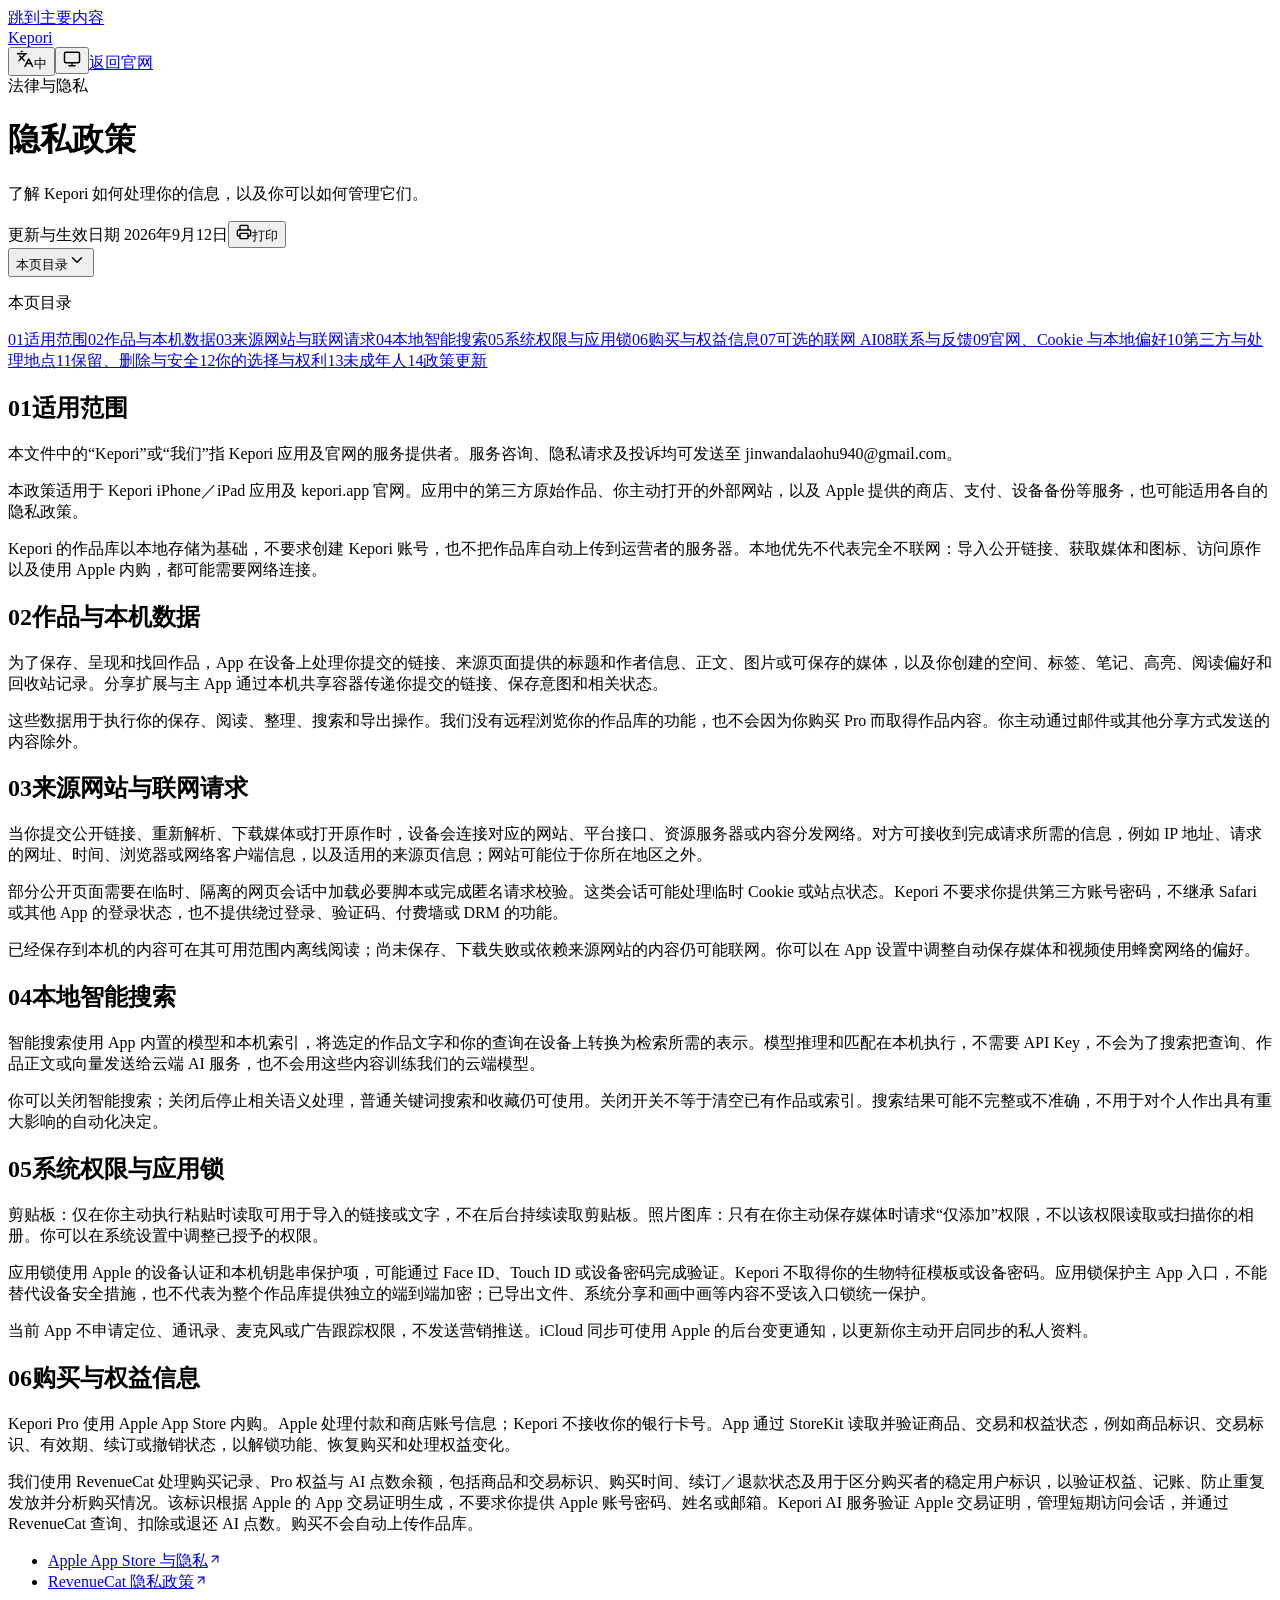
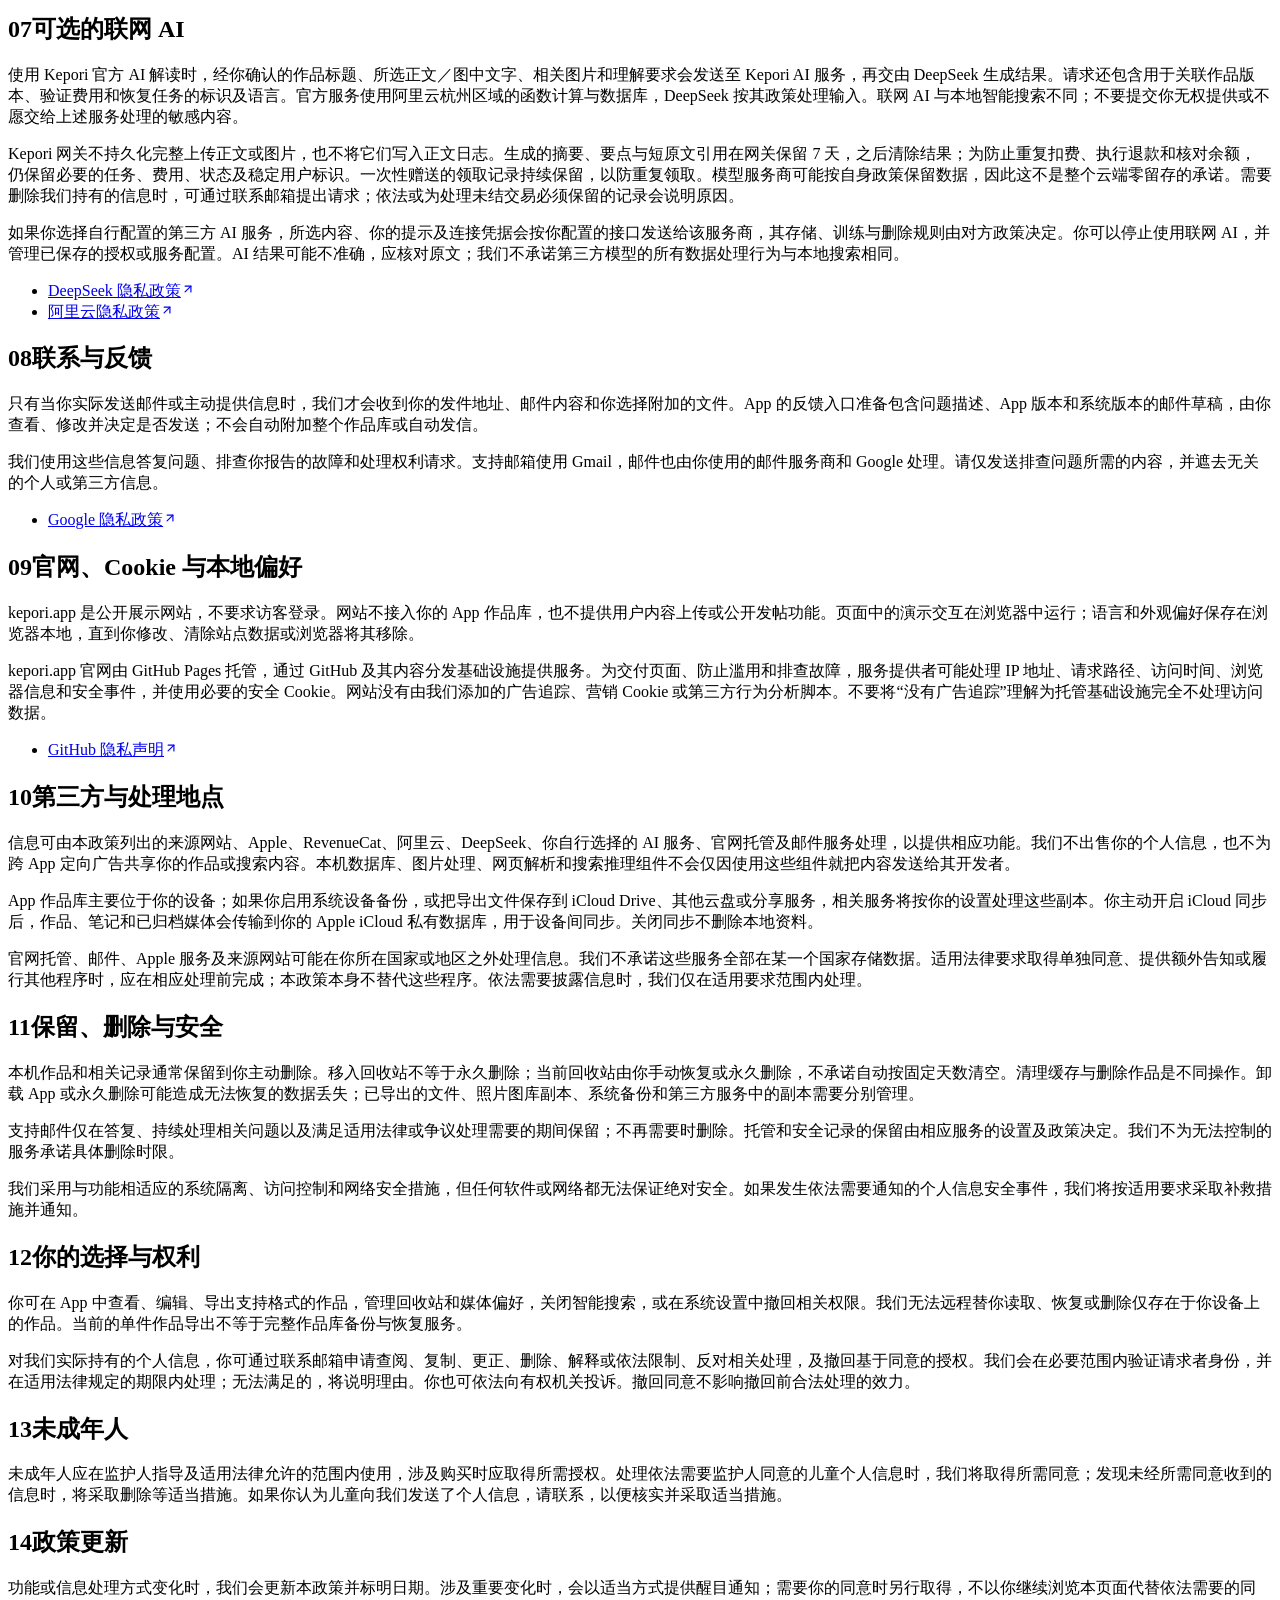
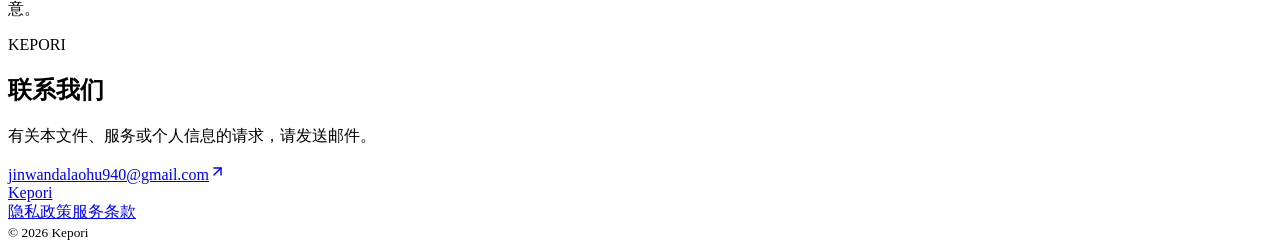
==== commit e9841edf: "Update bilingual AI, purchase and iCloud disclosures" ====
--- a/docs/privacy/index.html
+++ b/docs/privacy/index.html
@@ -1,2 +1,2 @@
-<!DOCTYPE html><html lang="zh-CN"><head><meta charSet="utf-8"/><meta name="viewport" content="width=device-width, initial-scale=1"/><link rel="stylesheet" href="/_next/static/css/index.BLVQyKJV.css" data-rsc-css-href="/_next/static/css/index.BLVQyKJV.css" data-precedence="vite-rsc/importer-resources"/><link rel="modulepreload" fetchPriority="low" href="/_next/static/chunks/index-BxwtjDaZ.js"/><script src="/_next/static/chunks/rolldown-runtime-C60lm6uB.js" type="module" async=""></script><script src="/_next/static/chunks/framework-D_rUT4EX.js" type="module" async=""></script><link rel="modulepreload" href="/_next/static/chunks/layout-segment-context-CTDwGcx8.js" crossorigin=""/><link rel="modulepreload" href="/_next/static/chunks/LegalPage-Dxhi9lX9.js" crossorigin=""/><link rel="modulepreload" href="/_next/static/chunks/site-config-ChNGxwTs.js" crossorigin=""/><title>隐私政策 · Privacy Policy · Kepori</title><meta name="description" content="Kepori 应用与官网的隐私政策。Privacy practices for the Kepori app and website."/><meta name="robots" content="noindex, nofollow"/><link rel="icon" href="/images/app-icon.png"/><link rel="apple-touch-icon" href="/images/app-icon.png"/><link rel="canonical" href="https://kepori.app/privacy"/><script>(function(){try{var p=localStorage.getItem('kepori-theme')||'system';var d=p==='dark'||(p==='system'&&matchMedia('(prefers-color-scheme: dark)').matches);document.documentElement.classList.toggle('dark',d);document.documentElement.style.colorScheme=d?'dark':'light';}catch(e){document.documentElement.classList.toggle('dark',matchMedia('(prefers-color-scheme: dark)').matches);}})();</script><script>Object.assign(((self[Symbol.for("vinext.navigationRuntime")]??={bootstrap:{routeManifest:null},functions:{}}).bootstrap.rsc??={rsc:[]}),{params:{},nav:{"pathname":"/privacy","searchParams":[]}})</script><link rel="modulepreload" href="/_next/static/chunks/index-BxwtjDaZ.js" />
-</head><body><div class="kepori-site legal-site locale-zh"><a class="skip-link" href="#legal-content">跳到主要内容</a><header class="site-header"><a href="/?lang=zh" class="wordmark" aria-label="Kepori">Kepori<span class="brand-dot"></span></a><div class="header-controls"><button type="button" tabindex="0" aria-haspopup="menu" id="base-ui-_R_1kt6i_" data-slot="dropdown-menu-trigger" aria-label="语言: 简体中文" class="icon-button language-control"><svg xmlns="http://www.w3.org/2000/svg" width="18" height="18" viewBox="0 0 24 24" fill="none" stroke="currentColor" stroke-width="2" stroke-linecap="round" stroke-linejoin="round" class="lucide lucide-languages" aria-hidden="true"><path d="m5 8 6 6"></path><path d="m4 14 6-6 2-3"></path><path d="M2 5h12"></path><path d="M7 2h1"></path><path d="m22 22-5-10-5 10"></path><path d="M14 18h6"></path></svg><span>中</span></button><button type="button" tabindex="0" aria-haspopup="menu" id="base-ui-_R_1ld6i_" data-slot="dropdown-menu-trigger" aria-label="外观: 跟随系统" class="icon-button"><svg xmlns="http://www.w3.org/2000/svg" width="18" height="18" viewBox="0 0 24 24" fill="none" stroke="currentColor" stroke-width="2" stroke-linecap="round" stroke-linejoin="round" class="lucide lucide-monitor" aria-hidden="true"><rect width="20" height="14" x="2" y="3" rx="2"></rect><line x1="8" x2="16" y1="21" y2="21"></line><line x1="12" x2="12" y1="17" y2="21"></line></svg></button><a class="button secondary small legal-home" href="/?lang=zh">返回官网</a></div></header><main class="legal-main" id="legal-content" tabindex="-1"><header class="legal-intro"><span class="eyebrow">法律与隐私</span><h1>隐私政策</h1><p>了解 Kepori 如何处理你的信息，以及你可以如何管理它们。</p><div class="legal-meta"><span>更新与生效日期<!-- --> <time dateTime="2026-09-09">2026年9月9日</time></span><button class="button subtle small legal-print"><svg xmlns="http://www.w3.org/2000/svg" width="16" height="16" viewBox="0 0 24 24" fill="none" stroke="currentColor" stroke-width="2" stroke-linecap="round" stroke-linejoin="round" class="lucide lucide-printer" aria-hidden="true"><path d="M6 18H4a2 2 0 0 1-2-2v-5a2 2 0 0 1 2-2h16a2 2 0 0 1 2 2v5a2 2 0 0 1-2 2h-2"></path><path d="M6 9V3a1 1 0 0 1 1-1h10a1 1 0 0 1 1 1v6"></path><rect x="6" y="14" width="12" height="8" rx="1"></rect></svg>打印</button></div></header><div class="legal-layout"><aside class="legal-sidebar"><button class="legal-toc-toggle" aria-expanded="false" aria-controls="legal-toc">本页目录<svg xmlns="http://www.w3.org/2000/svg" width="18" height="18" viewBox="0 0 24 24" fill="none" stroke="currentColor" stroke-width="2" stroke-linecap="round" stroke-linejoin="round" class="lucide lucide-chevron-down" aria-hidden="true"><path d="m6 9 6 6 6-6"></path></svg></button><nav class="legal-toc " id="legal-toc" aria-label="本页目录"><p class="legal-toc-title">本页目录</p><a href="#scope" aria-current="location"><span aria-hidden="true">01</span>适用范围</a><a href="#library"><span aria-hidden="true">02</span>作品与本机数据</a><a href="#network"><span aria-hidden="true">03</span>来源网站与联网请求</a><a href="#search"><span aria-hidden="true">04</span>本地智能搜索</a><a href="#permissions"><span aria-hidden="true">05</span>系统权限与应用锁</a><a href="#purchases"><span aria-hidden="true">06</span>购买与权益信息</a><a href="#support"><span aria-hidden="true">07</span>联系与反馈</a><a href="#website"><span aria-hidden="true">08</span>官网、Cookie 与本地偏好</a><a href="#sharing"><span aria-hidden="true">09</span>第三方与处理地点</a><a href="#retention"><span aria-hidden="true">10</span>保留、删除与安全</a><a href="#rights"><span aria-hidden="true">11</span>你的选择与权利</a><a href="#children"><span aria-hidden="true">12</span>未成年人</a><a href="#changes"><span aria-hidden="true">13</span>政策更新</a></nav></aside><article class="legal-article" aria-label="隐私政策"><section class="legal-section" id="scope" tabindex="-1"><h2><span class="legal-number" aria-hidden="true">01</span>适用范围</h2><p>本文件中的“Kepori”或“我们”指 Kepori 应用及官网的服务提供者。服务咨询、隐私请求及投诉均可发送至 jinwandalaohu940@gmail.com。</p><p>本政策适用于 Kepori iPhone／iPad 应用及 kepori.app 官网。应用中的第三方原始作品、你主动打开的外部网站，以及 Apple 提供的商店、支付、设备备份等服务，也可能适用各自的隐私政策。</p><p>Kepori 的作品库以本地存储为基础，不要求创建 Kepori 账号，也不把作品库自动上传到运营者的服务器。本地优先不代表完全不联网：导入公开链接、获取媒体和图标、访问原作以及使用 Apple 内购，都可能需要网络连接。</p></section><section class="legal-section" id="library" tabindex="-1"><h2><span class="legal-number" aria-hidden="true">02</span>作品与本机数据</h2><p>为了保存、呈现和找回作品，App 在设备上处理你提交的链接、来源页面提供的标题和作者信息、正文、图片或可保存的媒体，以及你创建的空间、标签、笔记、高亮、阅读偏好和回收站记录。分享扩展与主 App 通过本机共享容器传递你提交的链接、保存意图和相关状态。</p><p>这些数据用于执行你的保存、阅读、整理、搜索和导出操作。我们没有远程浏览你的作品库的功能，也不会因为你购买 Pro 而取得作品内容。你主动通过邮件或其他分享方式发送的内容除外。</p></section><section class="legal-section" id="network" tabindex="-1"><h2><span class="legal-number" aria-hidden="true">03</span>来源网站与联网请求</h2><p>当你提交公开链接、重新解析、下载媒体或打开原作时，设备会连接对应的网站、平台接口、资源服务器或内容分发网络。对方可接收到完成请求所需的信息，例如 IP 地址、请求的网址、时间、浏览器或网络客户端信息，以及适用的来源页信息；网站可能位于你所在地区之外。</p><p>部分公开页面需要在临时、隔离的网页会话中加载必要脚本或完成匿名请求校验。这类会话可能处理临时 Cookie 或站点状态。Kepori 不要求你提供第三方账号密码，不继承 Safari 或其他 App 的登录状态，也不提供绕过登录、验证码、付费墙或 DRM 的功能。</p><p>已经保存到本机的内容可在其可用范围内离线阅读；尚未保存、下载失败或依赖来源网站的内容仍可能联网。你可以在 App 设置中调整自动保存媒体和视频使用蜂窝网络的偏好。</p></section><section class="legal-section" id="search" tabindex="-1"><h2><span class="legal-number" aria-hidden="true">04</span>本地智能搜索</h2><p>智能搜索使用 App 内置的模型和本机索引，将选定的作品文字和你的查询在设备上转换为检索所需的表示。模型推理和匹配在本机执行，不需要 API Key，不会为了搜索把查询、作品正文或向量发送给云端 AI 服务，也不会用这些内容训练我们的云端模型。</p><p>你可以关闭智能搜索；关闭后停止相关语义处理，普通关键词搜索和收藏仍可使用。关闭开关不等于清空已有作品或索引。搜索结果可能不完整或不准确，不用于对个人作出具有重大影响的自动化决定。</p></section><section class="legal-section" id="permissions" tabindex="-1"><h2><span class="legal-number" aria-hidden="true">05</span>系统权限与应用锁</h2><p>剪贴板：仅在你主动执行粘贴时读取可用于导入的链接或文字，不在后台持续读取剪贴板。照片图库：只有在你主动保存媒体时请求“仅添加”权限，不以该权限读取或扫描你的相册。你可以在系统设置中调整已授予的权限。</p><p>应用锁使用 Apple 的设备认证和本机钥匙串保护项，可能通过 Face ID、Touch ID 或设备密码完成验证。Kepori 不取得你的生物特征模板或设备密码。应用锁保护主 App 入口，不能替代设备安全措施，也不代表为整个作品库提供独立的端到端加密；已导出文件、系统分享和画中画等内容不受该入口锁统一保护。</p><p>当前 App 不申请定位、通讯录、麦克风或广告跟踪权限，也未启用远程推送服务。</p></section><section class="legal-section" id="purchases" tabindex="-1"><h2><span class="legal-number" aria-hidden="true">06</span>购买与权益信息</h2><p>Kepori Pro 使用 Apple App Store 内购。Apple 处理付款和商店账号信息；Kepori 不接收你的银行卡号。App 通过 StoreKit 读取并验证商品、交易和权益状态，例如商品标识、交易标识、有效期、续订或撤销状态，以解锁功能、恢复购买和处理权益变化。</p><p>这些流程没有 Kepori 自建的支付验证服务器。Apple 可能向开发者提供商店销售、财务或诊断报告；这不等于开发者可以读取你的本机作品库。Apple 对商店及其报告的数据处理由其政策与系统设置共同约束。</p><ul class="legal-references"><li><a href="https://www.apple.com/legal/privacy/data/en/app-store/">Apple App Store 与隐私<svg xmlns="http://www.w3.org/2000/svg" width="14" height="14" viewBox="0 0 24 24" fill="none" stroke="currentColor" stroke-width="2" stroke-linecap="round" stroke-linejoin="round" class="lucide lucide-arrow-up-right" aria-hidden="true"><path d="M7 7h10v10"></path><path d="M7 17 17 7"></path></svg></a></li></ul></section><section class="legal-section" id="support" tabindex="-1"><h2><span class="legal-number" aria-hidden="true">07</span>联系与反馈</h2><p>只有当你实际发送邮件或主动提供信息时，我们才会收到你的发件地址、邮件内容和你选择附加的文件。App 的反馈入口准备包含问题描述、App 版本和系统版本的邮件草稿，由你查看、修改并决定是否发送；不会自动附加整个作品库或自动发信。</p><p>我们使用这些信息答复问题、排查你报告的故障和处理权利请求。支持邮箱使用 Gmail，邮件也由你使用的邮件服务商和 Google 处理。请仅发送排查问题所需的内容，并遮去无关的个人或第三方信息。</p><ul class="legal-references"><li><a href="https://policies.google.com/privacy">Google 隐私政策<svg xmlns="http://www.w3.org/2000/svg" width="14" height="14" viewBox="0 0 24 24" fill="none" stroke="currentColor" stroke-width="2" stroke-linecap="round" stroke-linejoin="round" class="lucide lucide-arrow-up-right" aria-hidden="true"><path d="M7 7h10v10"></path><path d="M7 17 17 7"></path></svg></a></li></ul></section><section class="legal-section" id="website" tabindex="-1"><h2><span class="legal-number" aria-hidden="true">08</span>官网、Cookie 与本地偏好</h2><p>kepori.app 是公开展示网站，不要求访客登录。网站不接入你的 App 作品库，也不提供用户内容上传或公开发帖功能。页面中的演示交互在浏览器中运行；语言和外观偏好保存在浏览器本地，直到你修改、清除站点数据或浏览器将其移除。</p><p>kepori.app 官网由 GitHub Pages 托管，通过 GitHub 及其内容分发基础设施提供服务。为交付页面、防止滥用和排查故障，服务提供者可能处理 IP 地址、请求路径、访问时间、浏览器信息和安全事件，并使用必要的安全 Cookie。网站没有由我们添加的广告追踪、营销 Cookie 或第三方行为分析脚本。不要将“没有广告追踪”理解为托管基础设施完全不处理访问数据。</p><ul class="legal-references"><li><a href="https://docs.github.com/en/site-policy/privacy-policies/github-general-privacy-statement">GitHub 隐私声明<svg xmlns="http://www.w3.org/2000/svg" width="14" height="14" viewBox="0 0 24 24" fill="none" stroke="currentColor" stroke-width="2" stroke-linecap="round" stroke-linejoin="round" class="lucide lucide-arrow-up-right" aria-hidden="true"><path d="M7 7h10v10"></path><path d="M7 17 17 7"></path></svg></a></li></ul></section><section class="legal-section" id="sharing" tabindex="-1"><h2><span class="legal-number" aria-hidden="true">09</span>第三方与处理地点</h2><p>除执行你请求的功能所需的来源网站、Apple、网站托管和邮件服务外，我们不出售你的个人信息，也不为跨 App 定向广告共享你的作品或搜索内容。本机使用的数据库、图片处理、网页解析和搜索推理组件不等同于把内容交给这些组件的开发者。</p><p>App 作品库主要位于你的设备；如果你启用系统设备备份，或把导出文件保存到 iCloud Drive、其他云盘或分享服务，相关服务将按你的设置处理这些副本。Kepori 当前未提供自己的跨设备云同步服务。</p><p>官网托管、邮件、Apple 服务及来源网站可能在你所在国家或地区之外处理信息。我们不承诺这些服务全部在某一个国家存储数据。适用法律要求取得单独同意、提供额外告知或履行其他程序时，应在相应处理前完成；本政策本身不替代这些程序。依法需要披露信息时，我们仅在适用要求范围内处理。</p></section><section class="legal-section" id="retention" tabindex="-1"><h2><span class="legal-number" aria-hidden="true">10</span>保留、删除与安全</h2><p>本机作品和相关记录通常保留到你主动删除。移入回收站不等于永久删除；当前回收站由你手动恢复或永久删除，不承诺自动按固定天数清空。清理缓存与删除作品是不同操作。卸载 App 或永久删除可能造成无法恢复的数据丢失；已导出的文件、照片图库副本、系统备份和第三方服务中的副本需要分别管理。</p><p>支持邮件仅在答复、持续处理相关问题以及满足适用法律或争议处理需要的期间保留；不再需要时删除。托管和安全记录的保留由相应服务的设置及政策决定。我们不为无法控制的服务承诺具体删除时限。</p><p>我们采用与功能相适应的系统隔离、访问控制和网络安全措施，但任何软件或网络都无法保证绝对安全。如果发生依法需要通知的个人信息安全事件，我们将按适用要求采取补救措施并通知。</p></section><section class="legal-section" id="rights" tabindex="-1"><h2><span class="legal-number" aria-hidden="true">11</span>你的选择与权利</h2><p>你可在 App 中查看、编辑、导出支持格式的作品，管理回收站和媒体偏好，关闭智能搜索，或在系统设置中撤回相关权限。我们无法远程替你读取、恢复或删除仅存在于你设备上的作品。当前的单件作品导出不等于完整作品库备份与恢复服务。</p><p>对我们实际持有的个人信息，你可通过联系邮箱申请查阅、复制、更正、删除、解释或依法限制、反对相关处理，及撤回基于同意的授权。我们会在必要范围内验证请求者身份，并在适用法律规定的期限内处理；无法满足的，将说明理由。你也可依法向有权机关投诉。撤回同意不影响撤回前合法处理的效力。</p></section><section class="legal-section" id="children" tabindex="-1"><h2><span class="legal-number" aria-hidden="true">12</span>未成年人</h2><p>未成年人应在监护人指导及适用法律允许的范围内使用，涉及购买时应取得所需授权。处理依法需要监护人同意的儿童个人信息时，我们将取得所需同意；发现未经所需同意收到的信息时，将采取删除等适当措施。如果你认为儿童向我们发送了个人信息，请联系，以便核实并采取适当措施。</p></section><section class="legal-section" id="changes" tabindex="-1"><h2><span class="legal-number" aria-hidden="true">13</span>政策更新</h2><p>功能或信息处理方式变化时，我们会更新本政策并标明日期。涉及重要变化时，会以适当方式提供醒目通知；需要你的同意时另行取得，不以你继续浏览本页面代替依法需要的同意。</p></section><section class="legal-contact" aria-labelledby="legal-contact-title"><span class="eyebrow">KEPORI</span><h2 id="legal-contact-title">联系我们</h2><p>有关本文件、服务或个人信息的请求，请发送邮件。</p><a href="mailto:jinwandalaohu940@gmail.com" class="legal-email">jinwandalaohu940@gmail.com<svg xmlns="http://www.w3.org/2000/svg" width="17" height="17" viewBox="0 0 24 24" fill="none" stroke="currentColor" stroke-width="2" stroke-linecap="round" stroke-linejoin="round" class="lucide lucide-arrow-up-right" aria-hidden="true"><path d="M7 7h10v10"></path><path d="M7 17 17 7"></path></svg></a></section></article></div></main><footer class="legal-footer"><a href="/?lang=zh" class="wordmark">Kepori<span class="brand-dot"></span></a><nav aria-label="法律文件"><a href="/privacy?lang=zh" aria-current="page">隐私政策</a><a href="/terms?lang=zh">服务条款</a></nav><small>© <!-- -->2026<!-- --> Kepori</small></footer></div><script type="module" src="/_next/static/chunks/index-BxwtjDaZ.js" id="_R_" async=""></script><script>((self[Symbol.for("vinext.navigationRuntime")]??={bootstrap:{routeManifest:null},functions:{}}).bootstrap.rsc??={rsc:[]}).rsc.push("0:{\"page:/privacy\":\"$L1\",\"layout:/\":\"$L2\",\"route:/privacy\":\"$L3\",\"__route\":\"route:/privacy\",\"__interceptionContext\":null,\"__layoutIds\":[\"layout:/\"],\"__rootLayout\":\"/\",\"__bfcacheSegmentIdentities\":{\"layout:/\":\"[\\\"layout\\\",\\\"layout:/\\\",\\\"root-boundary:/\\\",\\\"\\\"]\",\"page:/privacy\":\"[\\\"page\\\",\\\"page:/privacy\\\",\\\"root-boundary:/\\\",\\\"[\\\\\\\"privacy\\\\\\\"]\\\"]\"},\"__srcPage\":[\"privacy\",\"page\"],\"__layoutFlags\":{\"layout:/\":\"s\"},\"__artifactCompatibility\":{\"schemaVersion\":1,\"graphVersion\":\"app-route-graph:cafd66b895952518\",\"deploymentVersion\":\"46c54439-110b-491f-beac-2b79fc4f0851\",\"appElementsSchemaVersion\":1,\"rscPayloadSchemaVersion\":1,\"rootBoundaryId\":\"/\",\"renderEpoch\":null}}\n")</script><script>((self[Symbol.for("vinext.navigationRuntime")]??={bootstrap:{routeManifest:null},functions:{}}).bootstrap.rsc??={rsc:[]}).rsc.push("4:I[\"8c0f216c4604\",[],\"Children\",1]\n")</script><script>((self[Symbol.for("vinext.navigationRuntime")]??={bootstrap:{routeManifest:null},functions:{}}).bootstrap.rsc??={rsc:[]}).rsc.push("5:I[\"593f344dc510\",[],\"GlobalErrorBoundary\",1]\n")</script><script>((self[Symbol.for("vinext.navigationRuntime")]??={bootstrap:{routeManifest:null},functions:{}}).bootstrap.rsc??={rsc:[]}).rsc.push("6:I[\"0b874ad30386\",[],\"default\",1]\n")</script><script>((self[Symbol.for("vinext.navigationRuntime")]??={bootstrap:{routeManifest:null},functions:{}}).bootstrap.rsc??={rsc:[]}).rsc.push("7:I[\"593f344dc510\",[],\"ErrorBoundary\",1]\n")</script><script>((self[Symbol.for("vinext.navigationRuntime")]??={bootstrap:{routeManifest:null},functions:{}}).bootstrap.rsc??={rsc:[]}).rsc.push("8:I[\"15c18cfaeeff\",[],\"LayoutSegmentProvider\",1]\n")</script><script>((self[Symbol.for("vinext.navigationRuntime")]??={bootstrap:{routeManifest:null},functions:{}}).bootstrap.rsc??={rsc:[]}).rsc.push("9:I[\"8c0f216c4604\",[],\"Slot\",1]\n")</script><script>((self[Symbol.for("vinext.navigationRuntime")]??={bootstrap:{routeManifest:null},functions:{}}).bootstrap.rsc??={rsc:[]}).rsc.push("a:I[\"593f344dc510\",[],\"NotFoundBoundary\",1]\n")</script><script>((self[Symbol.for("vinext.navigationRuntime")]??={bootstrap:{routeManifest:null},functions:{}}).bootstrap.rsc??={rsc:[]}).rsc.push("b:I[\"9276801271d6\",[],\"AppRouterScrollTarget\",1]\n")</script><script>((self[Symbol.for("vinext.navigationRuntime")]??={bootstrap:{routeManifest:null},functions:{}}).bootstrap.rsc??={rsc:[]}).rsc.push("c:I[\"593f344dc510\",[],\"RedirectBoundary\",1]\n")</script><script>((self[Symbol.for("vinext.navigationRuntime")]??={bootstrap:{routeManifest:null},functions:{}}).bootstrap.rsc??={rsc:[]}).rsc.push(":HL[\"/_next/static/css/index.BLVQyKJV.css\",\"style\"     ]\n")</script><script>((self[Symbol.for("vinext.navigationRuntime")]??={bootstrap:{routeManifest:null},functions:{}}).bootstrap.rsc??={rsc:[]}).rsc.push("2:[[[\"$\",\"link\",\"css:/_next/static/css/index.BLVQyKJV.css\",{\"rel\":\"stylesheet\",\"precedence\":\"vite-rsc/importer-resources\",\"href\":\"/_next/static/css/index.BLVQyKJV.css\",\"data-rsc-css-href\":\"/_next/static/css/index.BLVQyKJV.css\"}],\"$undefined\"],[\"$\",\"html\",null,{\"lang\":\"zh-CN\",\"suppressHydrationWarning\":true,\"children\":[[\"$\",\"head\",null,{\"children\":[\"$\",\"script\",null,{\"dangerouslySetInnerHTML\":{\"__html\":\"(function(){try{var p=localStorage.getItem('kepori-theme')||'system';var d=p==='dark'||(p==='system'\u0026\u0026matchMedia('(prefers-color-scheme: dark)').matches);document.documentElement.classList.toggle('dark',d);document.documentElement.style.colorScheme=d?'dark':'light';}catch(e){document.documentElement.classList.toggle('dark',matchMedia('(prefers-color-scheme: dark)').matches);}})();\"}}]}],[\"$\",\"body\",null,{\"children\":[\"$\",\"$L4\",null,{}]}]]}]]\n")</script><script>((self[Symbol.for("vinext.navigationRuntime")]??={bootstrap:{routeManifest:null},functions:{}}).bootstrap.rsc??={rsc:[]}).rsc.push("3:[[[\"$\",\"meta\",null,{\"charSet\":\"utf-8\"}],[[\"$\",\"title\",\"0\",{\"children\":\"隐私政策 · Privacy Policy · Kepori\"}],[\"$\",\"meta\",\"1\",{\"name\":\"description\",\"content\":\"Kepori 应用与官网的隐私政策。Privacy practices for the Kepori app and website.\"}],[\"$\",\"meta\",\"2\",{\"name\":\"robots\",\"content\":\"noindex, nofollow\"}],[\"$\",\"link\",\"3\",{\"data-vinext-streamed-icon\":\"$undefined\",\"rel\":\"icon\",\"href\":\"/images/app-icon.png\",\"type\":\"$undefined\",\"sizes\":\"$undefined\",\"color\":\"$undefined\",\"media\":\"$undefined\",\"fetchPriority\":\"$undefined\"}],[\"$\",\"link\",\"4\",{\"data-vinext-streamed-icon\":\"$undefined\",\"rel\":\"apple-touch-icon\",\"href\":\"/images/app-icon.png\",\"type\":\"$undefined\",\"sizes\":\"$undefined\",\"color\":\"$undefined\",\"media\":\"$undefined\",\"fetchPriority\":\"$undefined\"}],[\"$\",\"link\",\"5\",{\"rel\":\"canonical\",\"href\":\"https://kepori.app/privacy\"}]],[[\"$\",\"meta\",\"0\",{\"name\":\"viewport\",\"content\":\"width=device-width, initial-scale=1\"}]]],[\"$\",\"$L5\",null,{\"fallback\":\"$6\",\"children\":[\"$\",\"$L7\",null,{\"fallback\":\"$6\",\"children\":[\"$\",\"$L8\",null,{\"providerId\":\"layout:/\",\"segmentMap\":{\"children\":[\"privacy\"]},\"children\":[\"$\",\"$L9\",null,{\"id\":\"layout:/\",\"parallelSlots\":\"$undefined\",\"children\":[\"$\",\"$La\",null,{\"resetKey\":\"privacy\",\"fallback\":[[\"$\",\"title\",null,{\"children\":\"404: This page could not be found.\"}],[\"$\",\"div\",null,{\"style\":{\"fontFamily\":\"system-ui,\\\"Segoe UI\\\",Roboto,Helvetica,Arial,sans-serif,\\\"Apple Color Emoji\\\",\\\"Segoe UI Emoji\\\"\",\"height\":\"100vh\",\"textAlign\":\"center\",\"display\":\"flex\",\"flexDirection\":\"column\",\"alignItems\":\"center\",\"justifyContent\":\"center\"},\"children\":[\"$\",\"div\",null,{\"children\":[[\"$\",\"style\",null,{\"dangerouslySetInnerHTML\":{\"__html\":\"body{color:#000;background:#fff;margin:0}.next-error-h1{border-right:1px solid rgba(0,0,0,.3)}@media (prefers-color-scheme:dark){body{color:#fff;background:#000}.next-error-h1{border-right:1px solid rgba(255,255,255,.3)}}\"}}],[\"$\",\"h1\",null,{\"className\":\"next-error-h1\",\"style\":{\"display\":\"inline-block\",\"margin\":\"0 20px 0 0\",\"padding\":\"0 23px 0 0\",\"fontSize\":24,\"fontWeight\":500,\"verticalAlign\":\"top\",\"lineHeight\":\"49px\"},\"children\":404}],[\"$\",\"div\",null,{\"style\":{\"display\":\"inline-block\"},\"children\":[\"$\",\"h2\",null,{\"style\":{\"fontSize\":14,\"fontWeight\":400,\"lineHeight\":\"49px\",\"margin\":0},\"children\":\"This page could not be found.\"}]}]]}]}]],\"children\":[\"$\",\"$Lb\",null,{\"children\":[\"$\",\"$Lc\",null,{\"children\":[[\"$\",\"$L8\",null,{\"providerId\":\"page:/privacy\",\"segmentMap\":{\"children\":[\"__PAGE__\"]},\"children\":[\"$\",\"$L9\",null,{\"id\":\"page:/privacy\"}]}],null]}]}]}]}]}]}]}],null,null]\n")</script><script>((self[Symbol.for("vinext.navigationRuntime")]??={bootstrap:{routeManifest:null},functions:{}}).bootstrap.rsc??={rsc:[]}).rsc.push("d:I[\"3d6c75fb81f9\",[],\"LegalPage\",1]\n")</script><script>((self[Symbol.for("vinext.navigationRuntime")]??={bootstrap:{routeManifest:null},functions:{}}).bootstrap.rsc??={rsc:[]}).rsc.push("1:[\"$\",\"$Ld\",null,{\"document\":{\"kind\":\"privacy\",\"title\":{\"zh\":\"隐私政策\",\"en\":\"Privacy Policy\"},\"description\":{\"zh\":\"了解 Kepori 如何处理你的信息，以及你可以如何管理它们。\",\"en\":\"How Kepori handles your information and the choices you have.\"},\"sections\":[{\"id\":\"scope\",\"title\":{\"zh\":\"适用范围\",\"en\":\"Scope\"},\"paragraphs\":[{\"zh\":\"本文件中的“Kepori”或“我们”指 Kepori 应用及官网的服务提供者。服务咨询、隐私请求及投诉均可发送至 jinwandalaohu940@gmail.com。\",\"en\":\"In this document, “Kepori”, “we” and “us” refer to the provider of the Kepori app and website. For service enquiries, privacy requests or complaints, email jinwandalaohu940@gmail.com.\"},{\"zh\":\"本政策适用于 Kepori iPhone／iPad 应用及 kepori.app 官网。应用中的第三方原始作品、你主动打开的外部网站，以及 Apple 提供的商店、支付、设备备份等服务，也可能适用各自的隐私政策。\",\"en\":\"This policy covers the Kepori iPhone and iPad app and kepori.app. Original third-party content, external websites you choose to open, and Apple services such as the App Store, payments and device backups may also be subject to their own privacy policies.\"},{\"zh\":\"Kepori 的作品库以本地存储为基础，不要求创建 Kepori 账号，也不把作品库自动上传到运营者的服务器。本地优先不代表完全不联网：导入公开链接、获取媒体和图标、访问原作以及使用 Apple 内购，都可能需要网络连接。\",\"en\":\"Kepori stores its library locally, does not require a Kepori account, and does not automatically upload your library to the operator’s servers. Local storage does not mean the app never connects to the internet: importing public links, fetching media and icons, opening originals and using Apple in-app purchases may require a connection.\"}]},{\"id\":\"library\",\"title\":{\"zh\":\"作品与本机数据\",\"en\":\"Your library and local data\"},\"paragraphs\":[{\"zh\":\"为了保存、呈现和找回作品，App 在设备上处理你提交的链接、来源页面提供的标题和作者信息、正文、图片或可保存的媒体，以及你创建的空间、标签、笔记、高亮、阅读偏好和回收站记录。分享扩展与主 App 通过本机共享容器传递你提交的链接、保存意图和相关状态。\",\"en\":\"To save, display and retrieve content, the app processes submitted links, source titles and author information, text, images or savable media, and your spaces, tags, notes, highlights, reading preferences and trash records on your device. The share extension passes your submitted links, save requests and related state to the main app through a shared container on the device.\"},{\"zh\":\"这些数据用于执行你的保存、阅读、整理、搜索和导出操作。我们没有远程浏览你的作品库的功能，也不会因为你购买 Pro 而取得作品内容。你主动通过邮件或其他分享方式发送的内容除外。\",\"en\":\"This data supports your saving, reading, organization, search and export actions. We do not have a feature for remotely browsing your library, and buying Pro does not give us access to your content. Content you deliberately send by email or another sharing method is handled separately.\"}]},{\"id\":\"network\",\"title\":{\"zh\":\"来源网站与联网请求\",\"en\":\"Source websites and network requests\"},\"paragraphs\":[{\"zh\":\"当你提交公开链接、重新解析、下载媒体或打开原作时，设备会连接对应的网站、平台接口、资源服务器或内容分发网络。对方可接收到完成请求所需的信息，例如 IP 地址、请求的网址、时间、浏览器或网络客户端信息，以及适用的来源页信息；网站可能位于你所在地区之外。\",\"en\":\"When you submit a public link, reprocess it, download media or open the original, your device connects to the relevant website, platform endpoint, resource server or content delivery network. The recipient can receive information needed for the request, such as your IP address, requested URL, time, browser or network-client information and, where applicable, referring-page information. These services may operate outside your region.\"},{\"zh\":\"部分公开页面需要在临时、隔离的网页会话中加载必要脚本或完成匿名请求校验。这类会话可能处理临时 Cookie 或站点状态。Kepori 不要求你提供第三方账号密码，不继承 Safari 或其他 App 的登录状态，也不提供绕过登录、验证码、付费墙或 DRM 的功能。\",\"en\":\"Some public pages require essential scripts or anonymous request checks in a temporary, isolated web session. Such sessions may process temporary cookies or site state. Kepori does not ask for third-party account passwords, inherit login sessions from Safari or other apps, or provide a way around logins, CAPTCHAs, paywalls or DRM.\"},{\"zh\":\"已经保存到本机的内容可在其可用范围内离线阅读；尚未保存、下载失败或依赖来源网站的内容仍可能联网。你可以在 App 设置中调整自动保存媒体和视频使用蜂窝网络的偏好。\",\"en\":\"Locally saved content can be read offline to the extent it is available. Unsaved content, failed downloads or content that depends on its source may still need a connection. App settings let you control automatic media saving and cellular-network use for videos.\"}]},{\"id\":\"search\",\"title\":{\"zh\":\"本地智能搜索\",\"en\":\"On-device intelligent search\"},\"paragraphs\":[{\"zh\":\"智能搜索使用 App 内置的模型和本机索引，将选定的作品文字和你的查询在设备上转换为检索所需的表示。模型推理和匹配在本机执行，不需要 API Key，不会为了搜索把查询、作品正文或向量发送给云端 AI 服务，也不会用这些内容训练我们的云端模型。\",\"en\":\"Intelligent search uses a model included with the app and a local index to represent selected content text and your queries for retrieval. Inference and matching run on your device without an API key. Search does not send queries, library text or vectors to a cloud AI service, and we do not use them to train our cloud models.\"},{\"zh\":\"你可以关闭智能搜索；关闭后停止相关语义处理，普通关键词搜索和收藏仍可使用。关闭开关不等于清空已有作品或索引。搜索结果可能不完整或不准确，不用于对个人作出具有重大影响的自动化决定。\",\"en\":\"You can turn intelligent search off. This stops semantic processing while ordinary keyword search and your library remain available. Turning it off does not erase existing content or indexes. Results may be incomplete or inaccurate and are not used to make consequential automated decisions about individuals.\"}]},{\"id\":\"permissions\",\"title\":{\"zh\":\"系统权限与应用锁\",\"en\":\"System permissions and app lock\"},\"paragraphs\":[{\"zh\":\"剪贴板：仅在你主动执行粘贴时读取可用于导入的链接或文字，不在后台持续读取剪贴板。照片图库：只有在你主动保存媒体时请求“仅添加”权限，不以该权限读取或扫描你的相册。你可以在系统设置中调整已授予的权限。\",\"en\":\"Clipboard: the app reads a link or text for import only when you explicitly paste; it does not continuously read your clipboard in the background. Photos: it requests add-only access when you choose to save media, and does not use this permission to read or scan your photo library. You can manage granted permissions in system settings.\"},{\"zh\":\"应用锁使用 Apple 的设备认证和本机钥匙串保护项，可能通过 Face ID、Touch ID 或设备密码完成验证。Kepori 不取得你的生物特征模板或设备密码。应用锁保护主 App 入口，不能替代设备安全措施，也不代表为整个作品库提供独立的端到端加密；已导出文件、系统分享和画中画等内容不受该入口锁统一保护。\",\"en\":\"App lock uses Apple device authentication and a protected local Keychain item, with Face ID, Touch ID or the device passcode where available. Kepori does not receive biometric templates or your passcode. The lock protects entry to the main app; it does not replace device security or provide separate end-to-end encryption of the entire library. Exported files, system sharing and picture-in-picture content are not uniformly protected by this entry lock.\"},{\"zh\":\"当前 App 不申请定位、通讯录、麦克风或广告跟踪权限，也未启用远程推送服务。\",\"en\":\"The current app does not request location, contacts, microphone or advertising-tracking permissions and does not enable a remote push-notification service.\"}]},{\"id\":\"purchases\",\"title\":{\"zh\":\"购买与权益信息\",\"en\":\"Purchases and entitlements\"},\"paragraphs\":[{\"zh\":\"Kepori Pro 使用 Apple App Store 内购。Apple 处理付款和商店账号信息；Kepori 不接收你的银行卡号。App 通过 StoreKit 读取并验证商品、交易和权益状态，例如商品标识、交易标识、有效期、续订或撤销状态，以解锁功能、恢复购买和处理权益变化。\",\"en\":\"Kepori Pro uses Apple App Store in-app purchases. Apple processes payments and store-account information; Kepori does not receive your card number. Through StoreKit, the app reads and verifies product, transaction and entitlement information, such as product and transaction identifiers, expiration, renewal or revocation status, to unlock features, restore purchases and handle entitlement changes.\"},{\"zh\":\"这些流程没有 Kepori 自建的支付验证服务器。Apple 可能向开发者提供商店销售、财务或诊断报告；这不等于开发者可以读取你的本机作品库。Apple 对商店及其报告的数据处理由其政策与系统设置共同约束。\",\"en\":\"These flows do not use a Kepori-operated payment-verification server. Apple may provide the developer with store sales, financial or diagnostic reports; this does not give the developer access to your local library. Apple’s policies and applicable system settings govern its store and reporting practices.\"}],\"links\":[{\"label\":{\"zh\":\"Apple App Store 与隐私\",\"en\":\"Apple App Store \u0026 Privacy\"},\"href\":\"https://www.apple.com/legal/privacy/data/en/app-store/\"}]},{\"id\":\"support\",\"title\":{\"zh\":\"联系与反馈\",\"en\":\"Contact and support\"},\"paragraphs\":[{\"zh\":\"只有当你实际发送邮件或主动提供信息时，我们才会收到你的发件地址、邮件内容和你选择附加的文件。App 的反馈入口准备包含问题描述、App 版本和系统版本的邮件草稿，由你查看、修改并决定是否发送；不会自动附加整个作品库或自动发信。\",\"en\":\"We receive your sender address, message and any files you choose to attach only when you actually send an email or otherwise provide information. The app’s feedback action prepares a draft with a problem description, app version and system version for you to review, edit and send. It does not automatically attach your library or send the message.\"},{\"zh\":\"我们使用这些信息答复问题、排查你报告的故障和处理权利请求。支持邮箱使用 Gmail，邮件也由你使用的邮件服务商和 Google 处理。请仅发送排查问题所需的内容，并遮去无关的个人或第三方信息。\",\"en\":\"We use this information to reply, investigate reported issues and handle rights requests. The support mailbox uses Gmail, so email is also processed by your email provider and Google. Please send only what is needed and remove unrelated personal or third-party information.\"}],\"links\":[{\"label\":{\"zh\":\"Google 隐私政策\",\"en\":\"Google Privacy Policy\"},\"href\":\"https://policies.google.com/privacy\"}]},{\"id\":\"website\",\"title\":{\"zh\":\"官网、Cookie 与本地偏好\",\"en\":\"Website, cookies and preferences\"},\"paragraphs\":[{\"zh\":\"kepori.app 是公开展示网站，不要求访客登录。网站不接入你的 App 作品库，也不提供用户内容上传或公开发帖功能。页面中的演示交互在浏览器中运行；语言和外观偏好保存在浏览器本地，直到你修改、清除站点数据或浏览器将其移除。\",\"en\":\"kepori.app is a public informational website without a visitor login requirement. It does not connect to your app library and has no user-content upload or public-posting feature. Demonstrations run in your browser. Language and appearance preferences are stored locally until you change them, clear site data or the browser removes them.\"},{\"zh\":\"kepori.app 官网由 GitHub Pages 托管，通过 GitHub 及其内容分发基础设施提供服务。为交付页面、防止滥用和排查故障，服务提供者可能处理 IP 地址、请求路径、访问时间、浏览器信息和安全事件，并使用必要的安全 Cookie。网站没有由我们添加的广告追踪、营销 Cookie 或第三方行为分析脚本。不要将“没有广告追踪”理解为托管基础设施完全不处理访问数据。\",\"en\":\"The kepori.app website is hosted on GitHub Pages and delivered through GitHub and its content delivery infrastructure. To deliver pages, prevent abuse and investigate failures, providers may process IP addresses, request paths, access times, browser information and security events, and use necessary security cookies. We have not added advertising trackers, marketing cookies or third-party behavioral analytics scripts. The absence of advertising tracking does not mean hosting infrastructure processes no access data.\"}],\"links\":[{\"label\":{\"zh\":\"GitHub 隐私声明\",\"en\":\"GitHub Privacy Statement\"},\"href\":\"https://docs.github.com/en/site-policy/privacy-policies/github-general-privacy-statement\"}]},{\"id\":\"sharing\",\"title\":{\"zh\":\"第三方与处理地点\",\"en\":\"Third parties and processing locations\"},\"paragraphs\":[{\"zh\":\"除执行你请求的功能所需的来源网站、Apple、网站托管和邮件服务外，我们不出售你的个人信息，也不为跨 App 定向广告共享你的作品或搜索内容。本机使用的数据库、图片处理、网页解析和搜索推理组件不等同于把内容交给这些组件的开发者。\",\"en\":\"Apart from source websites, Apple, web hosting and email services needed for the functions you request, we do not sell your personal information or share your content or searches for cross-app targeted advertising. Using local database, image-processing, parsing and search-inference components does not itself disclose your content to their developers.\"},{\"zh\":\"App 作品库主要位于你的设备；如果你启用系统设备备份，或把导出文件保存到 iCloud Drive、其他云盘或分享服务，相关服务将按你的设置处理这些副本。Kepori 当前未提供自己的跨设备云同步服务。\",\"en\":\"The app library primarily resides on your device. If you enable system device backups or save exports to iCloud Drive, another cloud drive or a sharing service, that service handles those copies according to your settings. Kepori currently does not provide its own cross-device cloud-sync service.\"},{\"zh\":\"官网托管、邮件、Apple 服务及来源网站可能在你所在国家或地区之外处理信息。我们不承诺这些服务全部在某一个国家存储数据。适用法律要求取得单独同意、提供额外告知或履行其他程序时，应在相应处理前完成；本政策本身不替代这些程序。依法需要披露信息时，我们仅在适用要求范围内处理。\",\"en\":\"Website hosting, email, Apple services and source websites may process information outside your country or region. We do not promise that all such services store data in one country. Where applicable law requires separate consent, additional notice or other procedures, those requirements must be met before the relevant processing; this policy does not replace them. Any legally required disclosure is limited to the applicable requirements.\"}]},{\"id\":\"retention\",\"title\":{\"zh\":\"保留、删除与安全\",\"en\":\"Retention, deletion and security\"},\"paragraphs\":[{\"zh\":\"本机作品和相关记录通常保留到你主动删除。移入回收站不等于永久删除；当前回收站由你手动恢复或永久删除，不承诺自动按固定天数清空。清理缓存与删除作品是不同操作。卸载 App 或永久删除可能造成无法恢复的数据丢失；已导出的文件、照片图库副本、系统备份和第三方服务中的副本需要分别管理。\",\"en\":\"Local content and related records generally remain until you delete them. Moving an item to trash is not permanent deletion; the current trash is manually restored or permanently deleted, with no promised automatic clearing after a fixed number of days. Clearing cache is different from deleting content. Uninstalling the app or permanently deleting items may cause unrecoverable loss. Exported files, photo-library copies, system backups and copies in third-party services must be managed separately.\"},{\"zh\":\"支持邮件仅在答复、持续处理相关问题以及满足适用法律或争议处理需要的期间保留；不再需要时删除。托管和安全记录的保留由相应服务的设置及政策决定。我们不为无法控制的服务承诺具体删除时限。\",\"en\":\"Support correspondence is retained while needed to respond, continue handling the issue and meet applicable legal or dispute-resolution needs, then deleted when no longer needed. Hosting and security-log retention depends on the relevant provider’s settings and policies. We do not promise deletion deadlines for services we cannot control.\"},{\"zh\":\"我们采用与功能相适应的系统隔离、访问控制和网络安全措施，但任何软件或网络都无法保证绝对安全。如果发生依法需要通知的个人信息安全事件，我们将按适用要求采取补救措施并通知。\",\"en\":\"We use system isolation, access controls and network-security measures appropriate to the functionality, but no software or network can guarantee absolute security. If a personal-data incident requires notification under applicable law, we will take remedial steps and notify as required.\"}]},{\"id\":\"rights\",\"title\":{\"zh\":\"你的选择与权利\",\"en\":\"Your choices and rights\"},\"paragraphs\":[{\"zh\":\"你可在 App 中查看、编辑、导出支持格式的作品，管理回收站和媒体偏好，关闭智能搜索，或在系统设置中撤回相关权限。我们无法远程替你读取、恢复或删除仅存在于你设备上的作品。当前的单件作品导出不等于完整作品库备份与恢复服务。\",\"en\":\"You can view and edit content, export it in supported formats, manage trash and media preferences, turn off intelligent search or withdraw relevant permissions in system settings. We cannot remotely read, restore or delete content that exists only on your device. Individual-item export is not a complete library backup-and-restore service.\"},{\"zh\":\"对我们实际持有的个人信息，你可通过联系邮箱申请查阅、复制、更正、删除、解释或依法限制、反对相关处理，及撤回基于同意的授权。我们会在必要范围内验证请求者身份，并在适用法律规定的期限内处理；无法满足的，将说明理由。你也可依法向有权机关投诉。撤回同意不影响撤回前合法处理的效力。\",\"en\":\"For personal information we actually hold, you may email us to request access, a copy, correction, deletion or explanation, restriction of or objection to processing where legally available, or withdrawal of consent. We will verify identity only as necessary and respond within applicable legal deadlines, explaining any refusal. You may also complain to a competent authority. Withdrawal does not affect lawful processing before withdrawal.\"}]},{\"id\":\"children\",\"title\":{\"zh\":\"未成年人\",\"en\":\"Children and young people\"},\"paragraphs\":[{\"zh\":\"未成年人应在监护人指导及适用法律允许的范围内使用，涉及购买时应取得所需授权。处理依法需要监护人同意的儿童个人信息时，我们将取得所需同意；发现未经所需同意收到的信息时，将采取删除等适当措施。如果你认为儿童向我们发送了个人信息，请联系，以便核实并采取适当措施。\",\"en\":\"Minors should use Kepori with guardian guidance and as permitted by applicable law, with required authorization for purchases. We will obtain guardian consent where required to process a child’s personal information and take appropriate steps, such as deletion, if information was received without required consent. Contact us if you believe a child has sent us personal information so we can investigate and take appropriate action.\"}]},{\"id\":\"changes\",\"title\":{\"zh\":\"政策更新\",\"en\":\"Policy updates\"},\"paragraphs\":[{\"zh\":\"功能或信息处理方式变化时，我们会更新本政策并标明日期。涉及重要变化时，会以适当方式提供醒目通知；需要你的同意时另行取得，不以你继续浏览本页面代替依法需要的同意。\",\"en\":\"We will update this policy and its date when features or information practices change. Material changes will receive appropriate prominent notice. Where consent is required, it will be obtained separately; continuing to browse this page is not a substitute for legally required consent.\"}]}]}}]\n")</script><script>Object.assign(((self[Symbol.for("vinext.navigationRuntime")]??={bootstrap:{routeManifest:null},functions:{}}).bootstrap.rsc??={rsc:[]}),{"initialCacheKind":"static"});((self[Symbol.for("vinext.navigationRuntime")]??={bootstrap:{routeManifest:null},functions:{}}).bootstrap.rsc??={rsc:[]}).done=true</script></body></html>+<!DOCTYPE html><html lang="zh-CN"><head><meta charSet="utf-8"/><meta name="viewport" content="width=device-width, initial-scale=1"/><link rel="stylesheet" href="/_next/static/css/index.BLVQyKJV.css" data-rsc-css-href="/_next/static/css/index.BLVQyKJV.css" data-precedence="vite-rsc/importer-resources"/><link rel="modulepreload" fetchPriority="low" href="/_next/static/chunks/index-DEgzSZiT.js"/><script src="/_next/static/chunks/rolldown-runtime-C60lm6uB.js" type="module" async=""></script><script src="/_next/static/chunks/framework-D_rUT4EX.js" type="module" async=""></script><link rel="modulepreload" href="/_next/static/chunks/layout-segment-context-sNYYTbkH.js" crossorigin=""/><link rel="modulepreload" href="/_next/static/chunks/LegalPage-CnqVrA8b.js" crossorigin=""/><link rel="modulepreload" href="/_next/static/chunks/site-config-1roX4yRp.js" crossorigin=""/><title>隐私政策 · Privacy Policy · Kepori</title><meta name="description" content="Kepori 应用与官网的隐私政策。Privacy practices for the Kepori app and website."/><meta name="robots" content="noindex, nofollow"/><link rel="icon" href="/images/app-icon.png"/><link rel="apple-touch-icon" href="/images/app-icon.png"/><link rel="canonical" href="https://kepori.app/privacy"/><script>(function(){try{var p=localStorage.getItem('kepori-theme')||'system';var d=p==='dark'||(p==='system'&&matchMedia('(prefers-color-scheme: dark)').matches);document.documentElement.classList.toggle('dark',d);document.documentElement.style.colorScheme=d?'dark':'light';}catch(e){document.documentElement.classList.toggle('dark',matchMedia('(prefers-color-scheme: dark)').matches);}})();</script><script>Object.assign(((self[Symbol.for("vinext.navigationRuntime")]??={bootstrap:{routeManifest:null},functions:{}}).bootstrap.rsc??={rsc:[]}),{params:{},nav:{"pathname":"/privacy","searchParams":[]}})</script><link rel="modulepreload" href="/_next/static/chunks/index-DEgzSZiT.js" />
+</head><body><div class="kepori-site legal-site locale-zh"><a class="skip-link" href="#legal-content">跳到主要内容</a><header class="site-header"><a href="/?lang=zh" class="wordmark" aria-label="Kepori">Kepori<span class="brand-dot"></span></a><div class="header-controls"><button type="button" tabindex="0" aria-haspopup="menu" id="base-ui-_R_1kt6i_" data-slot="dropdown-menu-trigger" aria-label="语言: 简体中文" class="icon-button language-control"><svg xmlns="http://www.w3.org/2000/svg" width="18" height="18" viewBox="0 0 24 24" fill="none" stroke="currentColor" stroke-width="2" stroke-linecap="round" stroke-linejoin="round" class="lucide lucide-languages" aria-hidden="true"><path d="m5 8 6 6"></path><path d="m4 14 6-6 2-3"></path><path d="M2 5h12"></path><path d="M7 2h1"></path><path d="m22 22-5-10-5 10"></path><path d="M14 18h6"></path></svg><span>中</span></button><button type="button" tabindex="0" aria-haspopup="menu" id="base-ui-_R_1ld6i_" data-slot="dropdown-menu-trigger" aria-label="外观: 跟随系统" class="icon-button"><svg xmlns="http://www.w3.org/2000/svg" width="18" height="18" viewBox="0 0 24 24" fill="none" stroke="currentColor" stroke-width="2" stroke-linecap="round" stroke-linejoin="round" class="lucide lucide-monitor" aria-hidden="true"><rect width="20" height="14" x="2" y="3" rx="2"></rect><line x1="8" x2="16" y1="21" y2="21"></line><line x1="12" x2="12" y1="17" y2="21"></line></svg></button><a class="button secondary small legal-home" href="/?lang=zh">返回官网</a></div></header><main class="legal-main" id="legal-content" tabindex="-1"><header class="legal-intro"><span class="eyebrow">法律与隐私</span><h1>隐私政策</h1><p>了解 Kepori 如何处理你的信息，以及你可以如何管理它们。</p><div class="legal-meta"><span>更新与生效日期<!-- --> <time dateTime="2026-09-12">2026年9月12日</time></span><button class="button subtle small legal-print"><svg xmlns="http://www.w3.org/2000/svg" width="16" height="16" viewBox="0 0 24 24" fill="none" stroke="currentColor" stroke-width="2" stroke-linecap="round" stroke-linejoin="round" class="lucide lucide-printer" aria-hidden="true"><path d="M6 18H4a2 2 0 0 1-2-2v-5a2 2 0 0 1 2-2h16a2 2 0 0 1 2 2v5a2 2 0 0 1-2 2h-2"></path><path d="M6 9V3a1 1 0 0 1 1-1h10a1 1 0 0 1 1 1v6"></path><rect x="6" y="14" width="12" height="8" rx="1"></rect></svg>打印</button></div></header><div class="legal-layout"><aside class="legal-sidebar"><button class="legal-toc-toggle" aria-expanded="false" aria-controls="legal-toc">本页目录<svg xmlns="http://www.w3.org/2000/svg" width="18" height="18" viewBox="0 0 24 24" fill="none" stroke="currentColor" stroke-width="2" stroke-linecap="round" stroke-linejoin="round" class="lucide lucide-chevron-down" aria-hidden="true"><path d="m6 9 6 6 6-6"></path></svg></button><nav class="legal-toc " id="legal-toc" aria-label="本页目录"><p class="legal-toc-title">本页目录</p><a href="#scope" aria-current="location"><span aria-hidden="true">01</span>适用范围</a><a href="#library"><span aria-hidden="true">02</span>作品与本机数据</a><a href="#network"><span aria-hidden="true">03</span>来源网站与联网请求</a><a href="#search"><span aria-hidden="true">04</span>本地智能搜索</a><a href="#permissions"><span aria-hidden="true">05</span>系统权限与应用锁</a><a href="#purchases"><span aria-hidden="true">06</span>购买与权益信息</a><a href="#cloud-ai"><span aria-hidden="true">07</span>可选的联网 AI</a><a href="#support"><span aria-hidden="true">08</span>联系与反馈</a><a href="#website"><span aria-hidden="true">09</span>官网、Cookie 与本地偏好</a><a href="#sharing"><span aria-hidden="true">10</span>第三方与处理地点</a><a href="#retention"><span aria-hidden="true">11</span>保留、删除与安全</a><a href="#rights"><span aria-hidden="true">12</span>你的选择与权利</a><a href="#children"><span aria-hidden="true">13</span>未成年人</a><a href="#changes"><span aria-hidden="true">14</span>政策更新</a></nav></aside><article class="legal-article" aria-label="隐私政策"><section class="legal-section" id="scope" tabindex="-1"><h2><span class="legal-number" aria-hidden="true">01</span>适用范围</h2><p>本文件中的“Kepori”或“我们”指 Kepori 应用及官网的服务提供者。服务咨询、隐私请求及投诉均可发送至 jinwandalaohu940@gmail.com。</p><p>本政策适用于 Kepori iPhone／iPad 应用及 kepori.app 官网。应用中的第三方原始作品、你主动打开的外部网站，以及 Apple 提供的商店、支付、设备备份等服务，也可能适用各自的隐私政策。</p><p>Kepori 的作品库以本地存储为基础，不要求创建 Kepori 账号，也不把作品库自动上传到运营者的服务器。本地优先不代表完全不联网：导入公开链接、获取媒体和图标、访问原作以及使用 Apple 内购，都可能需要网络连接。</p></section><section class="legal-section" id="library" tabindex="-1"><h2><span class="legal-number" aria-hidden="true">02</span>作品与本机数据</h2><p>为了保存、呈现和找回作品，App 在设备上处理你提交的链接、来源页面提供的标题和作者信息、正文、图片或可保存的媒体，以及你创建的空间、标签、笔记、高亮、阅读偏好和回收站记录。分享扩展与主 App 通过本机共享容器传递你提交的链接、保存意图和相关状态。</p><p>这些数据用于执行你的保存、阅读、整理、搜索和导出操作。我们没有远程浏览你的作品库的功能，也不会因为你购买 Pro 而取得作品内容。你主动通过邮件或其他分享方式发送的内容除外。</p></section><section class="legal-section" id="network" tabindex="-1"><h2><span class="legal-number" aria-hidden="true">03</span>来源网站与联网请求</h2><p>当你提交公开链接、重新解析、下载媒体或打开原作时，设备会连接对应的网站、平台接口、资源服务器或内容分发网络。对方可接收到完成请求所需的信息，例如 IP 地址、请求的网址、时间、浏览器或网络客户端信息，以及适用的来源页信息；网站可能位于你所在地区之外。</p><p>部分公开页面需要在临时、隔离的网页会话中加载必要脚本或完成匿名请求校验。这类会话可能处理临时 Cookie 或站点状态。Kepori 不要求你提供第三方账号密码，不继承 Safari 或其他 App 的登录状态，也不提供绕过登录、验证码、付费墙或 DRM 的功能。</p><p>已经保存到本机的内容可在其可用范围内离线阅读；尚未保存、下载失败或依赖来源网站的内容仍可能联网。你可以在 App 设置中调整自动保存媒体和视频使用蜂窝网络的偏好。</p></section><section class="legal-section" id="search" tabindex="-1"><h2><span class="legal-number" aria-hidden="true">04</span>本地智能搜索</h2><p>智能搜索使用 App 内置的模型和本机索引，将选定的作品文字和你的查询在设备上转换为检索所需的表示。模型推理和匹配在本机执行，不需要 API Key，不会为了搜索把查询、作品正文或向量发送给云端 AI 服务，也不会用这些内容训练我们的云端模型。</p><p>你可以关闭智能搜索；关闭后停止相关语义处理，普通关键词搜索和收藏仍可使用。关闭开关不等于清空已有作品或索引。搜索结果可能不完整或不准确，不用于对个人作出具有重大影响的自动化决定。</p></section><section class="legal-section" id="permissions" tabindex="-1"><h2><span class="legal-number" aria-hidden="true">05</span>系统权限与应用锁</h2><p>剪贴板：仅在你主动执行粘贴时读取可用于导入的链接或文字，不在后台持续读取剪贴板。照片图库：只有在你主动保存媒体时请求“仅添加”权限，不以该权限读取或扫描你的相册。你可以在系统设置中调整已授予的权限。</p><p>应用锁使用 Apple 的设备认证和本机钥匙串保护项，可能通过 Face ID、Touch ID 或设备密码完成验证。Kepori 不取得你的生物特征模板或设备密码。应用锁保护主 App 入口，不能替代设备安全措施，也不代表为整个作品库提供独立的端到端加密；已导出文件、系统分享和画中画等内容不受该入口锁统一保护。</p><p>当前 App 不申请定位、通讯录、麦克风或广告跟踪权限，不发送营销推送。iCloud 同步可使用 Apple 的后台变更通知，以更新你主动开启同步的私人资料。</p></section><section class="legal-section" id="purchases" tabindex="-1"><h2><span class="legal-number" aria-hidden="true">06</span>购买与权益信息</h2><p>Kepori Pro 使用 Apple App Store 内购。Apple 处理付款和商店账号信息；Kepori 不接收你的银行卡号。App 通过 StoreKit 读取并验证商品、交易和权益状态，例如商品标识、交易标识、有效期、续订或撤销状态，以解锁功能、恢复购买和处理权益变化。</p><p>我们使用 RevenueCat 处理购买记录、Pro 权益与 AI 点数余额，包括商品和交易标识、购买时间、续订／退款状态及用于区分购买者的稳定用户标识，以验证权益、记账、防止重复发放并分析购买情况。该标识根据 Apple 的 App 交易证明生成，不要求你提供 Apple 账号密码、姓名或邮箱。Kepori AI 服务验证 Apple 交易证明，管理短期访问会话，并通过 RevenueCat 查询、扣除或退还 AI 点数。购买不会自动上传作品库。</p><ul class="legal-references"><li><a href="https://www.apple.com/legal/privacy/data/en/app-store/">Apple App Store 与隐私<svg xmlns="http://www.w3.org/2000/svg" width="14" height="14" viewBox="0 0 24 24" fill="none" stroke="currentColor" stroke-width="2" stroke-linecap="round" stroke-linejoin="round" class="lucide lucide-arrow-up-right" aria-hidden="true"><path d="M7 7h10v10"></path><path d="M7 17 17 7"></path></svg></a></li><li><a href="https://www.revenuecat.com/privacy/">RevenueCat 隐私政策<svg xmlns="http://www.w3.org/2000/svg" width="14" height="14" viewBox="0 0 24 24" fill="none" stroke="currentColor" stroke-width="2" stroke-linecap="round" stroke-linejoin="round" class="lucide lucide-arrow-up-right" aria-hidden="true"><path d="M7 7h10v10"></path><path d="M7 17 17 7"></path></svg></a></li></ul></section><section class="legal-section" id="cloud-ai" tabindex="-1"><h2><span class="legal-number" aria-hidden="true">07</span>可选的联网 AI</h2><p>使用 Kepori 官方 AI 解读时，经你确认的作品标题、所选正文／图中文字、相关图片和理解要求会发送至 Kepori AI 服务，再交由 DeepSeek 生成结果。请求还包含用于关联作品版本、验证费用和恢复任务的标识及语言。官方服务使用阿里云杭州区域的函数计算与数据库，DeepSeek 按其政策处理输入。联网 AI 与本地智能搜索不同；不要提交你无权提供或不愿交给上述服务处理的敏感内容。</p><p>Kepori 网关不持久化完整上传正文或图片，也不将它们写入正文日志。生成的摘要、要点与短原文引用在网关保留 7 天，之后清除结果；为防止重复扣费、执行退款和核对余额，仍保留必要的任务、费用、状态及稳定用户标识。一次性赠送的领取记录持续保留，以防重复领取。模型服务商可能按自身政策保留数据，因此这不是整个云端零留存的承诺。需要删除我们持有的信息时，可通过联系邮箱提出请求；依法或为处理未结交易必须保留的记录会说明原因。</p><p>如果你选择自行配置的第三方 AI 服务，所选内容、你的提示及连接凭据会按你配置的接口发送给该服务商，其存储、训练与删除规则由对方政策决定。你可以停止使用联网 AI，并管理已保存的授权或服务配置。AI 结果可能不准确，应核对原文；我们不承诺第三方模型的所有数据处理行为与本地搜索相同。</p><ul class="legal-references"><li><a href="https://cdn.deepseek.com/policies/en-US/deepseek-privacy-policy.html">DeepSeek 隐私政策<svg xmlns="http://www.w3.org/2000/svg" width="14" height="14" viewBox="0 0 24 24" fill="none" stroke="currentColor" stroke-width="2" stroke-linecap="round" stroke-linejoin="round" class="lucide lucide-arrow-up-right" aria-hidden="true"><path d="M7 7h10v10"></path><path d="M7 17 17 7"></path></svg></a></li><li><a href="https://www.alibabacloud.com/help/en/legal/latest/alibaba-cloud-international-website-privacy-policy">阿里云隐私政策<svg xmlns="http://www.w3.org/2000/svg" width="14" height="14" viewBox="0 0 24 24" fill="none" stroke="currentColor" stroke-width="2" stroke-linecap="round" stroke-linejoin="round" class="lucide lucide-arrow-up-right" aria-hidden="true"><path d="M7 7h10v10"></path><path d="M7 17 17 7"></path></svg></a></li></ul></section><section class="legal-section" id="support" tabindex="-1"><h2><span class="legal-number" aria-hidden="true">08</span>联系与反馈</h2><p>只有当你实际发送邮件或主动提供信息时，我们才会收到你的发件地址、邮件内容和你选择附加的文件。App 的反馈入口准备包含问题描述、App 版本和系统版本的邮件草稿，由你查看、修改并决定是否发送；不会自动附加整个作品库或自动发信。</p><p>我们使用这些信息答复问题、排查你报告的故障和处理权利请求。支持邮箱使用 Gmail，邮件也由你使用的邮件服务商和 Google 处理。请仅发送排查问题所需的内容，并遮去无关的个人或第三方信息。</p><ul class="legal-references"><li><a href="https://policies.google.com/privacy">Google 隐私政策<svg xmlns="http://www.w3.org/2000/svg" width="14" height="14" viewBox="0 0 24 24" fill="none" stroke="currentColor" stroke-width="2" stroke-linecap="round" stroke-linejoin="round" class="lucide lucide-arrow-up-right" aria-hidden="true"><path d="M7 7h10v10"></path><path d="M7 17 17 7"></path></svg></a></li></ul></section><section class="legal-section" id="website" tabindex="-1"><h2><span class="legal-number" aria-hidden="true">09</span>官网、Cookie 与本地偏好</h2><p>kepori.app 是公开展示网站，不要求访客登录。网站不接入你的 App 作品库，也不提供用户内容上传或公开发帖功能。页面中的演示交互在浏览器中运行；语言和外观偏好保存在浏览器本地，直到你修改、清除站点数据或浏览器将其移除。</p><p>kepori.app 官网由 GitHub Pages 托管，通过 GitHub 及其内容分发基础设施提供服务。为交付页面、防止滥用和排查故障，服务提供者可能处理 IP 地址、请求路径、访问时间、浏览器信息和安全事件，并使用必要的安全 Cookie。网站没有由我们添加的广告追踪、营销 Cookie 或第三方行为分析脚本。不要将“没有广告追踪”理解为托管基础设施完全不处理访问数据。</p><ul class="legal-references"><li><a href="https://docs.github.com/en/site-policy/privacy-policies/github-general-privacy-statement">GitHub 隐私声明<svg xmlns="http://www.w3.org/2000/svg" width="14" height="14" viewBox="0 0 24 24" fill="none" stroke="currentColor" stroke-width="2" stroke-linecap="round" stroke-linejoin="round" class="lucide lucide-arrow-up-right" aria-hidden="true"><path d="M7 7h10v10"></path><path d="M7 17 17 7"></path></svg></a></li></ul></section><section class="legal-section" id="sharing" tabindex="-1"><h2><span class="legal-number" aria-hidden="true">10</span>第三方与处理地点</h2><p>信息可由本政策列出的来源网站、Apple、RevenueCat、阿里云、DeepSeek、你自行选择的 AI 服务、官网托管及邮件服务处理，以提供相应功能。我们不出售你的个人信息，也不为跨 App 定向广告共享你的作品或搜索内容。本机数据库、图片处理、网页解析和搜索推理组件不会仅因使用这些组件就把内容发送给其开发者。</p><p>App 作品库主要位于你的设备；如果你启用系统设备备份，或把导出文件保存到 iCloud Drive、其他云盘或分享服务，相关服务将按你的设置处理这些副本。你主动开启 iCloud 同步后，作品、笔记和已归档媒体会传输到你的 Apple iCloud 私有数据库，用于设备间同步。关闭同步不删除本地资料。</p><p>官网托管、邮件、Apple 服务及来源网站可能在你所在国家或地区之外处理信息。我们不承诺这些服务全部在某一个国家存储数据。适用法律要求取得单独同意、提供额外告知或履行其他程序时，应在相应处理前完成；本政策本身不替代这些程序。依法需要披露信息时，我们仅在适用要求范围内处理。</p></section><section class="legal-section" id="retention" tabindex="-1"><h2><span class="legal-number" aria-hidden="true">11</span>保留、删除与安全</h2><p>本机作品和相关记录通常保留到你主动删除。移入回收站不等于永久删除；当前回收站由你手动恢复或永久删除，不承诺自动按固定天数清空。清理缓存与删除作品是不同操作。卸载 App 或永久删除可能造成无法恢复的数据丢失；已导出的文件、照片图库副本、系统备份和第三方服务中的副本需要分别管理。</p><p>支持邮件仅在答复、持续处理相关问题以及满足适用法律或争议处理需要的期间保留；不再需要时删除。托管和安全记录的保留由相应服务的设置及政策决定。我们不为无法控制的服务承诺具体删除时限。</p><p>我们采用与功能相适应的系统隔离、访问控制和网络安全措施，但任何软件或网络都无法保证绝对安全。如果发生依法需要通知的个人信息安全事件，我们将按适用要求采取补救措施并通知。</p></section><section class="legal-section" id="rights" tabindex="-1"><h2><span class="legal-number" aria-hidden="true">12</span>你的选择与权利</h2><p>你可在 App 中查看、编辑、导出支持格式的作品，管理回收站和媒体偏好，关闭智能搜索，或在系统设置中撤回相关权限。我们无法远程替你读取、恢复或删除仅存在于你设备上的作品。当前的单件作品导出不等于完整作品库备份与恢复服务。</p><p>对我们实际持有的个人信息，你可通过联系邮箱申请查阅、复制、更正、删除、解释或依法限制、反对相关处理，及撤回基于同意的授权。我们会在必要范围内验证请求者身份，并在适用法律规定的期限内处理；无法满足的，将说明理由。你也可依法向有权机关投诉。撤回同意不影响撤回前合法处理的效力。</p></section><section class="legal-section" id="children" tabindex="-1"><h2><span class="legal-number" aria-hidden="true">13</span>未成年人</h2><p>未成年人应在监护人指导及适用法律允许的范围内使用，涉及购买时应取得所需授权。处理依法需要监护人同意的儿童个人信息时，我们将取得所需同意；发现未经所需同意收到的信息时，将采取删除等适当措施。如果你认为儿童向我们发送了个人信息，请联系，以便核实并采取适当措施。</p></section><section class="legal-section" id="changes" tabindex="-1"><h2><span class="legal-number" aria-hidden="true">14</span>政策更新</h2><p>功能或信息处理方式变化时，我们会更新本政策并标明日期。涉及重要变化时，会以适当方式提供醒目通知；需要你的同意时另行取得，不以你继续浏览本页面代替依法需要的同意。</p></section><section class="legal-contact" aria-labelledby="legal-contact-title"><span class="eyebrow">KEPORI</span><h2 id="legal-contact-title">联系我们</h2><p>有关本文件、服务或个人信息的请求，请发送邮件。</p><a href="mailto:jinwandalaohu940@gmail.com" class="legal-email">jinwandalaohu940@gmail.com<svg xmlns="http://www.w3.org/2000/svg" width="17" height="17" viewBox="0 0 24 24" fill="none" stroke="currentColor" stroke-width="2" stroke-linecap="round" stroke-linejoin="round" class="lucide lucide-arrow-up-right" aria-hidden="true"><path d="M7 7h10v10"></path><path d="M7 17 17 7"></path></svg></a></section></article></div></main><footer class="legal-footer"><a href="/?lang=zh" class="wordmark">Kepori<span class="brand-dot"></span></a><nav aria-label="法律文件"><a href="/privacy?lang=zh" aria-current="page">隐私政策</a><a href="/terms?lang=zh">服务条款</a></nav><small>© <!-- -->2026<!-- --> Kepori</small></footer></div><script type="module" src="/_next/static/chunks/index-DEgzSZiT.js" id="_R_" async=""></script><script>((self[Symbol.for("vinext.navigationRuntime")]??={bootstrap:{routeManifest:null},functions:{}}).bootstrap.rsc??={rsc:[]}).rsc.push("0:{\"page:/privacy\":\"$L1\",\"layout:/\":\"$L2\",\"route:/privacy\":\"$L3\",\"__route\":\"route:/privacy\",\"__interceptionContext\":null,\"__layoutIds\":[\"layout:/\"],\"__rootLayout\":\"/\",\"__bfcacheSegmentIdentities\":{\"layout:/\":\"[\\\"layout\\\",\\\"layout:/\\\",\\\"root-boundary:/\\\",\\\"\\\"]\",\"page:/privacy\":\"[\\\"page\\\",\\\"page:/privacy\\\",\\\"root-boundary:/\\\",\\\"[\\\\\\\"privacy\\\\\\\"]\\\"]\"},\"__srcPage\":[\"privacy\",\"page\"],\"__layoutFlags\":{\"layout:/\":\"s\"},\"__artifactCompatibility\":{\"schemaVersion\":1,\"graphVersion\":\"app-route-graph:cafd66b895952518\",\"deploymentVersion\":\"a5139a16-12cd-41b2-8bb7-18307ee760df\",\"appElementsSchemaVersion\":1,\"rscPayloadSchemaVersion\":1,\"rootBoundaryId\":\"/\",\"renderEpoch\":null}}\n")</script><script>((self[Symbol.for("vinext.navigationRuntime")]??={bootstrap:{routeManifest:null},functions:{}}).bootstrap.rsc??={rsc:[]}).rsc.push("4:I[\"8c0f216c4604\",[],\"Children\",1]\n")</script><script>((self[Symbol.for("vinext.navigationRuntime")]??={bootstrap:{routeManifest:null},functions:{}}).bootstrap.rsc??={rsc:[]}).rsc.push("5:I[\"593f344dc510\",[],\"GlobalErrorBoundary\",1]\n")</script><script>((self[Symbol.for("vinext.navigationRuntime")]??={bootstrap:{routeManifest:null},functions:{}}).bootstrap.rsc??={rsc:[]}).rsc.push("6:I[\"0b874ad30386\",[],\"default\",1]\n")</script><script>((self[Symbol.for("vinext.navigationRuntime")]??={bootstrap:{routeManifest:null},functions:{}}).bootstrap.rsc??={rsc:[]}).rsc.push("7:I[\"593f344dc510\",[],\"ErrorBoundary\",1]\n")</script><script>((self[Symbol.for("vinext.navigationRuntime")]??={bootstrap:{routeManifest:null},functions:{}}).bootstrap.rsc??={rsc:[]}).rsc.push("8:I[\"15c18cfaeeff\",[],\"LayoutSegmentProvider\",1]\n")</script><script>((self[Symbol.for("vinext.navigationRuntime")]??={bootstrap:{routeManifest:null},functions:{}}).bootstrap.rsc??={rsc:[]}).rsc.push("9:I[\"8c0f216c4604\",[],\"Slot\",1]\n")</script><script>((self[Symbol.for("vinext.navigationRuntime")]??={bootstrap:{routeManifest:null},functions:{}}).bootstrap.rsc??={rsc:[]}).rsc.push("a:I[\"593f344dc510\",[],\"NotFoundBoundary\",1]\n")</script><script>((self[Symbol.for("vinext.navigationRuntime")]??={bootstrap:{routeManifest:null},functions:{}}).bootstrap.rsc??={rsc:[]}).rsc.push("b:I[\"9276801271d6\",[],\"AppRouterScrollTarget\",1]\n")</script><script>((self[Symbol.for("vinext.navigationRuntime")]??={bootstrap:{routeManifest:null},functions:{}}).bootstrap.rsc??={rsc:[]}).rsc.push("c:I[\"593f344dc510\",[],\"RedirectBoundary\",1]\n")</script><script>((self[Symbol.for("vinext.navigationRuntime")]??={bootstrap:{routeManifest:null},functions:{}}).bootstrap.rsc??={rsc:[]}).rsc.push(":HL[\"/_next/static/css/index.BLVQyKJV.css\",\"style\"     ]\n")</script><script>((self[Symbol.for("vinext.navigationRuntime")]??={bootstrap:{routeManifest:null},functions:{}}).bootstrap.rsc??={rsc:[]}).rsc.push("2:[[[\"$\",\"link\",\"css:/_next/static/css/index.BLVQyKJV.css\",{\"rel\":\"stylesheet\",\"precedence\":\"vite-rsc/importer-resources\",\"href\":\"/_next/static/css/index.BLVQyKJV.css\",\"data-rsc-css-href\":\"/_next/static/css/index.BLVQyKJV.css\"}],\"$undefined\"],[\"$\",\"html\",null,{\"lang\":\"zh-CN\",\"suppressHydrationWarning\":true,\"children\":[[\"$\",\"head\",null,{\"children\":[\"$\",\"script\",null,{\"dangerouslySetInnerHTML\":{\"__html\":\"(function(){try{var p=localStorage.getItem('kepori-theme')||'system';var d=p==='dark'||(p==='system'\u0026\u0026matchMedia('(prefers-color-scheme: dark)').matches);document.documentElement.classList.toggle('dark',d);document.documentElement.style.colorScheme=d?'dark':'light';}catch(e){document.documentElement.classList.toggle('dark',matchMedia('(prefers-color-scheme: dark)').matches);}})();\"}}]}],[\"$\",\"body\",null,{\"children\":[\"$\",\"$L4\",null,{}]}]]}]]\n")</script><script>((self[Symbol.for("vinext.navigationRuntime")]??={bootstrap:{routeManifest:null},functions:{}}).bootstrap.rsc??={rsc:[]}).rsc.push("3:[[[\"$\",\"meta\",null,{\"charSet\":\"utf-8\"}],[[\"$\",\"title\",\"0\",{\"children\":\"隐私政策 · Privacy Policy · Kepori\"}],[\"$\",\"meta\",\"1\",{\"name\":\"description\",\"content\":\"Kepori 应用与官网的隐私政策。Privacy practices for the Kepori app and website.\"}],[\"$\",\"meta\",\"2\",{\"name\":\"robots\",\"content\":\"noindex, nofollow\"}],[\"$\",\"link\",\"3\",{\"data-vinext-streamed-icon\":\"$undefined\",\"rel\":\"icon\",\"href\":\"/images/app-icon.png\",\"type\":\"$undefined\",\"sizes\":\"$undefined\",\"color\":\"$undefined\",\"media\":\"$undefined\",\"fetchPriority\":\"$undefined\"}],[\"$\",\"link\",\"4\",{\"data-vinext-streamed-icon\":\"$undefined\",\"rel\":\"apple-touch-icon\",\"href\":\"/images/app-icon.png\",\"type\":\"$undefined\",\"sizes\":\"$undefined\",\"color\":\"$undefined\",\"media\":\"$undefined\",\"fetchPriority\":\"$undefined\"}],[\"$\",\"link\",\"5\",{\"rel\":\"canonical\",\"href\":\"https://kepori.app/privacy\"}]],[[\"$\",\"meta\",\"0\",{\"name\":\"viewport\",\"content\":\"width=device-width, initial-scale=1\"}]]],[\"$\",\"$L5\",null,{\"fallback\":\"$6\",\"children\":[\"$\",\"$L7\",null,{\"fallback\":\"$6\",\"children\":[\"$\",\"$L8\",null,{\"providerId\":\"layout:/\",\"segmentMap\":{\"children\":[\"privacy\"]},\"children\":[\"$\",\"$L9\",null,{\"id\":\"layout:/\",\"parallelSlots\":\"$undefined\",\"children\":[\"$\",\"$La\",null,{\"resetKey\":\"privacy\",\"fallback\":[[\"$\",\"title\",null,{\"children\":\"404: This page could not be found.\"}],[\"$\",\"div\",null,{\"style\":{\"fontFamily\":\"system-ui,\\\"Segoe UI\\\",Roboto,Helvetica,Arial,sans-serif,\\\"Apple Color Emoji\\\",\\\"Segoe UI Emoji\\\"\",\"height\":\"100vh\",\"textAlign\":\"center\",\"display\":\"flex\",\"flexDirection\":\"column\",\"alignItems\":\"center\",\"justifyContent\":\"center\"},\"children\":[\"$\",\"div\",null,{\"children\":[[\"$\",\"style\",null,{\"dangerouslySetInnerHTML\":{\"__html\":\"body{color:#000;background:#fff;margin:0}.next-error-h1{border-right:1px solid rgba(0,0,0,.3)}@media (prefers-color-scheme:dark){body{color:#fff;background:#000}.next-error-h1{border-right:1px solid rgba(255,255,255,.3)}}\"}}],[\"$\",\"h1\",null,{\"className\":\"next-error-h1\",\"style\":{\"display\":\"inline-block\",\"margin\":\"0 20px 0 0\",\"padding\":\"0 23px 0 0\",\"fontSize\":24,\"fontWeight\":500,\"verticalAlign\":\"top\",\"lineHeight\":\"49px\"},\"children\":404}],[\"$\",\"div\",null,{\"style\":{\"display\":\"inline-block\"},\"children\":[\"$\",\"h2\",null,{\"style\":{\"fontSize\":14,\"fontWeight\":400,\"lineHeight\":\"49px\",\"margin\":0},\"children\":\"This page could not be found.\"}]}]]}]}]],\"children\":[\"$\",\"$Lb\",null,{\"children\":[\"$\",\"$Lc\",null,{\"children\":[[\"$\",\"$L8\",null,{\"providerId\":\"page:/privacy\",\"segmentMap\":{\"children\":[\"__PAGE__\"]},\"children\":[\"$\",\"$L9\",null,{\"id\":\"page:/privacy\"}]}],null]}]}]}]}]}]}]}],null,null]\n")</script><script>((self[Symbol.for("vinext.navigationRuntime")]??={bootstrap:{routeManifest:null},functions:{}}).bootstrap.rsc??={rsc:[]}).rsc.push("d:I[\"3d6c75fb81f9\",[],\"LegalPage\",1]\n")</script><script>((self[Symbol.for("vinext.navigationRuntime")]??={bootstrap:{routeManifest:null},functions:{}}).bootstrap.rsc??={rsc:[]}).rsc.push("1:[\"$\",\"$Ld\",null,{\"document\":{\"kind\":\"privacy\",\"title\":{\"zh\":\"隐私政策\",\"en\":\"Privacy Policy\"},\"description\":{\"zh\":\"了解 Kepori 如何处理你的信息，以及你可以如何管理它们。\",\"en\":\"How Kepori handles your information and the choices you have.\"},\"sections\":[{\"id\":\"scope\",\"title\":{\"zh\":\"适用范围\",\"en\":\"Scope\"},\"paragraphs\":[{\"zh\":\"本文件中的“Kepori”或“我们”指 Kepori 应用及官网的服务提供者。服务咨询、隐私请求及投诉均可发送至 jinwandalaohu940@gmail.com。\",\"en\":\"In this document, “Kepori”, “we” and “us” refer to the provider of the Kepori app and website. For service enquiries, privacy requests or complaints, email jinwandalaohu940@gmail.com.\"},{\"zh\":\"本政策适用于 Kepori iPhone／iPad 应用及 kepori.app 官网。应用中的第三方原始作品、你主动打开的外部网站，以及 Apple 提供的商店、支付、设备备份等服务，也可能适用各自的隐私政策。\",\"en\":\"This policy covers the Kepori iPhone and iPad app and kepori.app. Original third-party content, external websites you choose to open, and Apple services such as the App Store, payments and device backups may also be subject to their own privacy policies.\"},{\"zh\":\"Kepori 的作品库以本地存储为基础，不要求创建 Kepori 账号，也不把作品库自动上传到运营者的服务器。本地优先不代表完全不联网：导入公开链接、获取媒体和图标、访问原作以及使用 Apple 内购，都可能需要网络连接。\",\"en\":\"Kepori stores its library locally, does not require a Kepori account, and does not automatically upload your library to the operator’s servers. Local storage does not mean the app never connects to the internet: importing public links, fetching media and icons, opening originals and using Apple in-app purchases may require a connection.\"}]},{\"id\":\"library\",\"title\":{\"zh\":\"作品与本机数据\",\"en\":\"Your library and local data\"},\"paragraphs\":[{\"zh\":\"为了保存、呈现和找回作品，App 在设备上处理你提交的链接、来源页面提供的标题和作者信息、正文、图片或可保存的媒体，以及你创建的空间、标签、笔记、高亮、阅读偏好和回收站记录。分享扩展与主 App 通过本机共享容器传递你提交的链接、保存意图和相关状态。\",\"en\":\"To save, display and retrieve content, the app processes submitted links, source titles and author information, text, images or savable media, and your spaces, tags, notes, highlights, reading preferences and trash records on your device. The share extension passes your submitted links, save requests and related state to the main app through a shared container on the device.\"},{\"zh\":\"这些数据用于执行你的保存、阅读、整理、搜索和导出操作。我们没有远程浏览你的作品库的功能，也不会因为你购买 Pro 而取得作品内容。你主动通过邮件或其他分享方式发送的内容除外。\",\"en\":\"This data supports your saving, reading, organization, search and export actions. We do not have a feature for remotely browsing your library, and buying Pro does not give us access to your content. Content you deliberately send by email or another sharing method is handled separately.\"}]},{\"id\":\"network\",\"title\":{\"zh\":\"来源网站与联网请求\",\"en\":\"Source websites and network requests\"},\"paragraphs\":[{\"zh\":\"当你提交公开链接、重新解析、下载媒体或打开原作时，设备会连接对应的网站、平台接口、资源服务器或内容分发网络。对方可接收到完成请求所需的信息，例如 IP 地址、请求的网址、时间、浏览器或网络客户端信息，以及适用的来源页信息；网站可能位于你所在地区之外。\",\"en\":\"When you submit a public link, reprocess it, download media or open the original, your device connects to the relevant website, platform endpoint, resource server or content delivery network. The recipient can receive information needed for the request, such as your IP address, requested URL, time, browser or network-client information and, where applicable, referring-page information. These services may operate outside your region.\"},{\"zh\":\"部分公开页面需要在临时、隔离的网页会话中加载必要脚本或完成匿名请求校验。这类会话可能处理临时 Cookie 或站点状态。Kepori 不要求你提供第三方账号密码，不继承 Safari 或其他 App 的登录状态，也不提供绕过登录、验证码、付费墙或 DRM 的功能。\",\"en\":\"Some public pages require essential scripts or anonymous request checks in a temporary, isolated web session. Such sessions may process temporary cookies or site state. Kepori does not ask for third-party account passwords, inherit login sessions from Safari or other apps, or provide a way around logins, CAPTCHAs, paywalls or DRM.\"},{\"zh\":\"已经保存到本机的内容可在其可用范围内离线阅读；尚未保存、下载失败或依赖来源网站的内容仍可能联网。你可以在 App 设置中调整自动保存媒体和视频使用蜂窝网络的偏好。\",\"en\":\"Locally saved content can be read offline to the extent it is available. Unsaved content, failed downloads or content that depends on its source may still need a connection. App settings let you control automatic media saving and cellular-network use for videos.\"}]},{\"id\":\"search\",\"title\":{\"zh\":\"本地智能搜索\",\"en\":\"On-device intelligent search\"},\"paragraphs\":[{\"zh\":\"智能搜索使用 App 内置的模型和本机索引，将选定的作品文字和你的查询在设备上转换为检索所需的表示。模型推理和匹配在本机执行，不需要 API Key，不会为了搜索把查询、作品正文或向量发送给云端 AI 服务，也不会用这些内容训练我们的云端模型。\",\"en\":\"Intelligent search uses a model included with the app and a local index to represent selected content text and your queries for retrieval. Inference and matching run on your device without an API key. Search does not send queries, library text or vectors to a cloud AI service, and we do not use them to train our cloud models.\"},{\"zh\":\"你可以关闭智能搜索；关闭后停止相关语义处理，普通关键词搜索和收藏仍可使用。关闭开关不等于清空已有作品或索引。搜索结果可能不完整或不准确，不用于对个人作出具有重大影响的自动化决定。\",\"en\":\"You can turn intelligent search off. This stops semantic processing while ordinary keyword search and your library remain available. Turning it off does not erase existing content or indexes. Results may be incomplete or inaccurate and are not used to make consequential automated decisions about individuals.\"}]},{\"id\":\"permissions\",\"title\":{\"zh\":\"系统权限与应用锁\",\"en\":\"System permissions and app lock\"},\"paragraphs\":[{\"zh\":\"剪贴板：仅在你主动执行粘贴时读取可用于导入的链接或文字，不在后台持续读取剪贴板。照片图库：只有在你主动保存媒体时请求“仅添加”权限，不以该权限读取或扫描你的相册。你可以在系统设置中调整已授予的权限。\",\"en\":\"Clipboard: the app reads a link or text for import only when you explicitly paste; it does not continuously read your clipboard in the background. Photos: it requests add-only access when you choose to save media, and does not use this permission to read or scan your photo library. You can manage granted permissions in system settings.\"},{\"zh\":\"应用锁使用 Apple 的设备认证和本机钥匙串保护项，可能通过 Face ID、Touch ID 或设备密码完成验证。Kepori 不取得你的生物特征模板或设备密码。应用锁保护主 App 入口，不能替代设备安全措施，也不代表为整个作品库提供独立的端到端加密；已导出文件、系统分享和画中画等内容不受该入口锁统一保护。\",\"en\":\"App lock uses Apple device authentication and a protected local Keychain item, with Face ID, Touch ID or the device passcode where available. Kepori does not receive biometric templates or your passcode. The lock protects entry to the main app; it does not replace device security or provide separate end-to-end encryption of the entire library. Exported files, system sharing and picture-in-picture content are not uniformly protected by this entry lock.\"},{\"zh\":\"当前 App 不申请定位、通讯录、麦克风或广告跟踪权限，不发送营销推送。iCloud 同步可使用 Apple 的后台变更通知，以更新你主动开启同步的私人资料。\",\"en\":\"The app does not request location, contacts, microphone or advertising-tracking permissions and does not send marketing pushes. iCloud synchronization may use Apple background change notifications to update private data when you enable sync.\"}]},{\"id\":\"purchases\",\"title\":{\"zh\":\"购买与权益信息\",\"en\":\"Purchases and entitlements\"},\"paragraphs\":[{\"zh\":\"Kepori Pro 使用 Apple App Store 内购。Apple 处理付款和商店账号信息；Kepori 不接收你的银行卡号。App 通过 StoreKit 读取并验证商品、交易和权益状态，例如商品标识、交易标识、有效期、续订或撤销状态，以解锁功能、恢复购买和处理权益变化。\",\"en\":\"Kepori Pro uses Apple App Store in-app purchases. Apple processes payments and store-account information; Kepori does not receive your card number. Through StoreKit, the app reads and verifies product, transaction and entitlement information, such as product and transaction identifiers, expiration, renewal or revocation status, to unlock features, restore purchases and handle entitlement changes.\"},{\"zh\":\"我们使用 RevenueCat 处理购买记录、Pro 权益与 AI 点数余额，包括商品和交易标识、购买时间、续订／退款状态及用于区分购买者的稳定用户标识，以验证权益、记账、防止重复发放并分析购买情况。该标识根据 Apple 的 App 交易证明生成，不要求你提供 Apple 账号密码、姓名或邮箱。Kepori AI 服务验证 Apple 交易证明，管理短期访问会话，并通过 RevenueCat 查询、扣除或退还 AI 点数。购买不会自动上传作品库。\",\"en\":\"We use RevenueCat to process purchases, Pro entitlements and AI point balances, including product and transaction identifiers, purchase dates, renewal or refund status and a stable user identifier. These support entitlement verification, accounting, prevention of duplicate grants and purchase analytics. The identifier is derived from Apple app-transaction proof without asking for your Apple password, name or email. The Kepori AI service verifies this proof, manages short-lived access sessions and uses RevenueCat to read, charge or refund AI points. Purchases do not automatically upload your library.\"}],\"links\":[{\"label\":{\"zh\":\"Apple App Store 与隐私\",\"en\":\"Apple App Store \u0026 Privacy\"},\"href\":\"https://www.apple.com/legal/privacy/data/en/app-store/\"},{\"label\":{\"zh\":\"RevenueCat 隐私政策\",\"en\":\"RevenueCat Privacy Policy\"},\"href\":\"https://www.revenuecat.com/privacy/\"}]},{\"id\":\"cloud-ai\",\"title\":{\"zh\":\"可选的联网 AI\",\"en\":\"Optional online AI\"},\"paragraphs\":[{\"zh\":\"使用 Kepori 官方 AI 解读时，经你确认的作品标题、所选正文／图中文字、相关图片和理解要求会发送至 Kepori AI 服务，再交由 DeepSeek 生成结果。请求还包含用于关联作品版本、验证费用和恢复任务的标识及语言。官方服务使用阿里云杭州区域的函数计算与数据库，DeepSeek 按其政策处理输入。联网 AI 与本地智能搜索不同；不要提交你无权提供或不愿交给上述服务处理的敏感内容。\",\"en\":\"When you use Kepori’s online AI interpretation, the title, selected text or recognized image text, relevant images and reading instructions you confirm are sent to Kepori’s AI service and then to DeepSeek to generate a response. Requests also include language and identifiers needed to associate content versions, verify charges and recover tasks. The service uses Alibaba Cloud compute and database services in Hangzhou, China. DeepSeek handles input under its own policy. Online AI is separate from on-device intelligent search. Do not submit sensitive content you are not entitled or willing to provide to these services.\"},{\"zh\":\"Kepori 网关不持久化完整上传正文或图片，也不将它们写入正文日志。生成的摘要、要点与短原文引用在网关保留 7 天，之后清除结果；为防止重复扣费、执行退款和核对余额，仍保留必要的任务、费用、状态及稳定用户标识。一次性赠送的领取记录持续保留，以防重复领取。模型服务商可能按自身政策保留数据，因此这不是整个云端零留存的承诺。需要删除我们持有的信息时，可通过联系邮箱提出请求；依法或为处理未结交易必须保留的记录会说明原因。\",\"en\":\"The Kepori gateway does not persist complete uploaded text or images or write them to content logs. Generated summaries, key points and short source quotations are kept for seven days and then cleared. Necessary task, charge, status and stable-user records remain to prevent duplicate charges, handle refunds and reconcile balances. One-time gift-claim records are retained to prevent repeat claims. Model providers may retain data under their own policies, so this is not a promise of zero retention across all cloud services. Contact us to request deletion of information we hold; we will explain records that must remain for legal requirements or unsettled transactions.\"},{\"zh\":\"如果你选择自行配置的第三方 AI 服务，所选内容、你的提示及连接凭据会按你配置的接口发送给该服务商，其存储、训练与删除规则由对方政策决定。你可以停止使用联网 AI，并管理已保存的授权或服务配置。AI 结果可能不准确，应核对原文；我们不承诺第三方模型的所有数据处理行为与本地搜索相同。\",\"en\":\"If you choose an AI provider you configure yourself, selected content, your prompt and connection credentials are sent through the configured endpoint to that provider. Its policy governs retention, training and deletion. You can stop using online AI and manage saved permissions or provider settings. AI responses may be inaccurate; check the original. We do not represent third-party model processing as equivalent to local search.\"}],\"links\":[{\"label\":{\"zh\":\"DeepSeek 隐私政策\",\"en\":\"DeepSeek Privacy Policy\"},\"href\":\"https://cdn.deepseek.com/policies/en-US/deepseek-privacy-policy.html\"},{\"label\":{\"zh\":\"阿里云隐私政策\",\"en\":\"Alibaba Cloud Privacy Policy\"},\"href\":\"https://www.alibabacloud.com/help/en/legal/latest/alibaba-cloud-international-website-privacy-policy\"}]},{\"id\":\"support\",\"title\":{\"zh\":\"联系与反馈\",\"en\":\"Contact and support\"},\"paragraphs\":[{\"zh\":\"只有当你实际发送邮件或主动提供信息时，我们才会收到你的发件地址、邮件内容和你选择附加的文件。App 的反馈入口准备包含问题描述、App 版本和系统版本的邮件草稿，由你查看、修改并决定是否发送；不会自动附加整个作品库或自动发信。\",\"en\":\"We receive your sender address, message and any files you choose to attach only when you actually send an email or otherwise provide information. The app’s feedback action prepares a draft with a problem description, app version and system version for you to review, edit and send. It does not automatically attach your library or send the message.\"},{\"zh\":\"我们使用这些信息答复问题、排查你报告的故障和处理权利请求。支持邮箱使用 Gmail，邮件也由你使用的邮件服务商和 Google 处理。请仅发送排查问题所需的内容，并遮去无关的个人或第三方信息。\",\"en\":\"We use this information to reply, investigate reported issues and handle rights requests. The support mailbox uses Gmail, so email is also processed by your email provider and Google. Please send only what is needed and remove unrelated personal or third-party information.\"}],\"links\":[{\"label\":{\"zh\":\"Google 隐私政策\",\"en\":\"Google Privacy Policy\"},\"href\":\"https://policies.google.com/privacy\"}]},{\"id\":\"website\",\"title\":{\"zh\":\"官网、Cookie 与本地偏好\",\"en\":\"Website, cookies and preferences\"},\"paragraphs\":[{\"zh\":\"kepori.app 是公开展示网站，不要求访客登录。网站不接入你的 App 作品库，也不提供用户内容上传或公开发帖功能。页面中的演示交互在浏览器中运行；语言和外观偏好保存在浏览器本地，直到你修改、清除站点数据或浏览器将其移除。\",\"en\":\"kepori.app is a public informational website without a visitor login requirement. It does not connect to your app library and has no user-content upload or public-posting feature. Demonstrations run in your browser. Language and appearance preferences are stored locally until you change them, clear site data or the browser removes them.\"},{\"zh\":\"kepori.app 官网由 GitHub Pages 托管，通过 GitHub 及其内容分发基础设施提供服务。为交付页面、防止滥用和排查故障，服务提供者可能处理 IP 地址、请求路径、访问时间、浏览器信息和安全事件，并使用必要的安全 Cookie。网站没有由我们添加的广告追踪、营销 Cookie 或第三方行为分析脚本。不要将“没有广告追踪”理解为托管基础设施完全不处理访问数据。\",\"en\":\"The kepori.app website is hosted on GitHub Pages and delivered through GitHub and its content delivery infrastructure. To deliver pages, prevent abuse and investigate failures, providers may process IP addresses, request paths, access times, browser information and security events, and use necessary security cookies. We have not added advertising trackers, marketing cookies or third-party behavioral analytics scripts. The absence of advertising tracking does not mean hosting infrastructure processes no access data.\"}],\"links\":[{\"label\":{\"zh\":\"GitHub 隐私声明\",\"en\":\"GitHub Privacy Statement\"},\"href\":\"https://docs.github.com/en/site-policy/privacy-policies/github-general-privacy-statement\"}]},{\"id\":\"sharing\",\"title\":{\"zh\":\"第三方与处理地点\",\"en\":\"Third parties and processing locations\"},\"paragraphs\":[{\"zh\":\"信息可由本政策列出的来源网站、Apple、RevenueCat、阿里云、DeepSeek、你自行选择的 AI 服务、官网托管及邮件服务处理，以提供相应功能。我们不出售你的个人信息，也不为跨 App 定向广告共享你的作品或搜索内容。本机数据库、图片处理、网页解析和搜索推理组件不会仅因使用这些组件就把内容发送给其开发者。\",\"en\":\"Information may be processed by the source websites, Apple, RevenueCat, Alibaba Cloud, DeepSeek, AI providers you choose, web hosting and email services described in this policy to deliver the relevant features. We do not sell personal information or share your content or searches for cross-app targeted advertising. Local database, image-processing, parsing and search components do not send content to their developers merely because those components are used.\"},{\"zh\":\"App 作品库主要位于你的设备；如果你启用系统设备备份，或把导出文件保存到 iCloud Drive、其他云盘或分享服务，相关服务将按你的设置处理这些副本。你主动开启 iCloud 同步后，作品、笔记和已归档媒体会传输到你的 Apple iCloud 私有数据库，用于设备间同步。关闭同步不删除本地资料。\",\"en\":\"The app library primarily resides on your device. If you enable system device backups or save exports to iCloud Drive, another cloud drive or a sharing service, that service handles those copies according to your settings. When you enable iCloud sync, works, notes and archived media are transferred to your private Apple iCloud database for synchronization across devices. Turning sync off does not delete local data.\"},{\"zh\":\"官网托管、邮件、Apple 服务及来源网站可能在你所在国家或地区之外处理信息。我们不承诺这些服务全部在某一个国家存储数据。适用法律要求取得单独同意、提供额外告知或履行其他程序时，应在相应处理前完成；本政策本身不替代这些程序。依法需要披露信息时，我们仅在适用要求范围内处理。\",\"en\":\"Website hosting, email, Apple services and source websites may process information outside your country or region. We do not promise that all such services store data in one country. Where applicable law requires separate consent, additional notice or other procedures, those requirements must be met before the relevant processing; this policy does not replace them. Any legally required disclosure is limited to the applicable requirements.\"}]},{\"id\":\"retention\",\"title\":{\"zh\":\"保留、删除与安全\",\"en\":\"Retention, deletion and security\"},\"paragraphs\":[{\"zh\":\"本机作品和相关记录通常保留到你主动删除。移入回收站不等于永久删除；当前回收站由你手动恢复或永久删除，不承诺自动按固定天数清空。清理缓存与删除作品是不同操作。卸载 App 或永久删除可能造成无法恢复的数据丢失；已导出的文件、照片图库副本、系统备份和第三方服务中的副本需要分别管理。\",\"en\":\"Local content and related records generally remain until you delete them. Moving an item to trash is not permanent deletion; the current trash is manually restored or permanently deleted, with no promised automatic clearing after a fixed number of days. Clearing cache is different from deleting content. Uninstalling the app or permanently deleting items may cause unrecoverable loss. Exported files, photo-library copies, system backups and copies in third-party services must be managed separately.\"},{\"zh\":\"支持邮件仅在答复、持续处理相关问题以及满足适用法律或争议处理需要的期间保留；不再需要时删除。托管和安全记录的保留由相应服务的设置及政策决定。我们不为无法控制的服务承诺具体删除时限。\",\"en\":\"Support correspondence is retained while needed to respond, continue handling the issue and meet applicable legal or dispute-resolution needs, then deleted when no longer needed. Hosting and security-log retention depends on the relevant provider’s settings and policies. We do not promise deletion deadlines for services we cannot control.\"},{\"zh\":\"我们采用与功能相适应的系统隔离、访问控制和网络安全措施，但任何软件或网络都无法保证绝对安全。如果发生依法需要通知的个人信息安全事件，我们将按适用要求采取补救措施并通知。\",\"en\":\"We use system isolation, access controls and network-security measures appropriate to the functionality, but no software or network can guarantee absolute security. If a personal-data incident requires notification under applicable law, we will take remedial steps and notify as required.\"}]},{\"id\":\"rights\",\"title\":{\"zh\":\"你的选择与权利\",\"en\":\"Your choices and rights\"},\"paragraphs\":[{\"zh\":\"你可在 App 中查看、编辑、导出支持格式的作品，管理回收站和媒体偏好，关闭智能搜索，或在系统设置中撤回相关权限。我们无法远程替你读取、恢复或删除仅存在于你设备上的作品。当前的单件作品导出不等于完整作品库备份与恢复服务。\",\"en\":\"You can view and edit content, export it in supported formats, manage trash and media preferences, turn off intelligent search or withdraw relevant permissions in system settings. We cannot remotely read, restore or delete content that exists only on your device. Individual-item export is not a complete library backup-and-restore service.\"},{\"zh\":\"对我们实际持有的个人信息，你可通过联系邮箱申请查阅、复制、更正、删除、解释或依法限制、反对相关处理，及撤回基于同意的授权。我们会在必要范围内验证请求者身份，并在适用法律规定的期限内处理；无法满足的，将说明理由。你也可依法向有权机关投诉。撤回同意不影响撤回前合法处理的效力。\",\"en\":\"For personal information we actually hold, you may email us to request access, a copy, correction, deletion or explanation, restriction of or objection to processing where legally available, or withdrawal of consent. We will verify identity only as necessary and respond within applicable legal deadlines, explaining any refusal. You may also complain to a competent authority. Withdrawal does not affect lawful processing before withdrawal.\"}]},{\"id\":\"children\",\"title\":{\"zh\":\"未成年人\",\"en\":\"Children and young people\"},\"paragraphs\":[{\"zh\":\"未成年人应在监护人指导及适用法律允许的范围内使用，涉及购买时应取得所需授权。处理依法需要监护人同意的儿童个人信息时，我们将取得所需同意；发现未经所需同意收到的信息时，将采取删除等适当措施。如果你认为儿童向我们发送了个人信息，请联系，以便核实并采取适当措施。\",\"en\":\"Minors should use Kepori with guardian guidance and as permitted by applicable law, with required authorization for purchases. We will obtain guardian consent where required to process a child’s personal information and take appropriate steps, such as deletion, if information was received without required consent. Contact us if you believe a child has sent us personal information so we can investigate and take appropriate action.\"}]},{\"id\":\"changes\",\"title\":{\"zh\":\"政策更新\",\"en\":\"Policy updates\"},\"paragraphs\":[{\"zh\":\"功能或信息处理方式变化时，我们会更新本政策并标明日期。涉及重要变化时，会以适当方式提供醒目通知；需要你的同意时另行取得，不以你继续浏览本页面代替依法需要的同意。\",\"en\":\"We will update this policy and its date when features or information practices change. Material changes will receive appropriate prominent notice. Where consent is required, it will be obtained separately; continuing to browse this page is not a substitute for legally required consent.\"}]}]}}]\n")</script><script>Object.assign(((self[Symbol.for("vinext.navigationRuntime")]??={bootstrap:{routeManifest:null},functions:{}}).bootstrap.rsc??={rsc:[]}),{"initialCacheKind":"static"});((self[Symbol.for("vinext.navigationRuntime")]??={bootstrap:{routeManifest:null},functions:{}}).bootstrap.rsc??={rsc:[]}).done=true</script></body></html>
